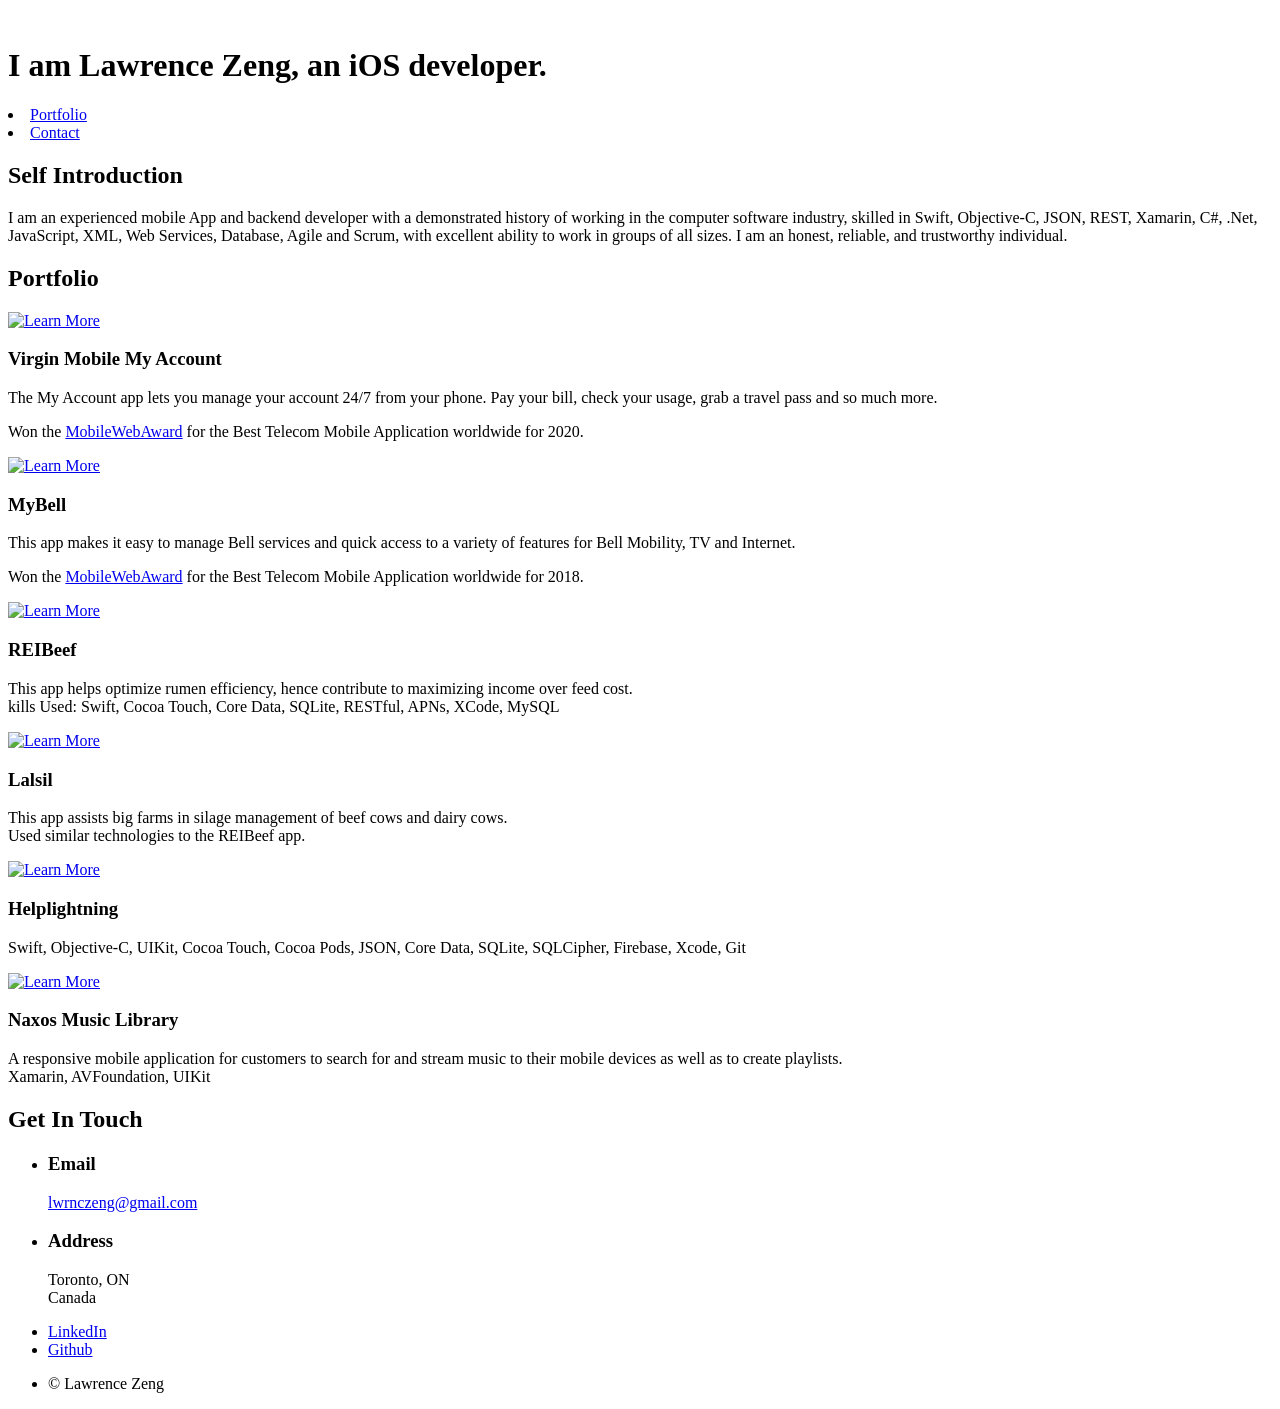
==== index.html @ 544daceb "updated location" ====
<!DOCTYPE HTML>
<html>

<head>
	<title>Lawrence Portfolio</title>
	<meta charset="utf-8" />
	<meta name="viewport" content="width=device-width, initial-scale=1, user-scalable=no" />
	<link rel="stylesheet" href="assets/css/main.css" />
</head>

<body class="is-preload">

	<!-- Header -->
	<header id="header">
		<div class="inner">
			<a href="#" class="image avatar"><img src="images/portrait.jpg" alt="" /></a>
			<h1><strong>I am Lawrence Zeng</strong>, an iOS developer.</h1>
			<p></p>
			<p></p>
			<div id="navigator">

				<!-- <ul class="link"> -->
				<li><a class="link" href="#two" class="button">Portfolio</a> </li>
				<!-- </ul> -->
				<li><a class="link" href="#three" class="button">Contact</a> </li>
				<!-- <a href="#three" class="button">Contact</a> -->
			</div>
		</div>
	</header>

	<!-- Main -->
	<div id="main">

		<!-- One -->
		<section id="one">
			<header class="major">
				<h2>Self Introduction</h2>
			</header>
			<p>I am an experienced mobile App and backend developer with a demonstrated history of working in the
				computer software industry, skilled in Swift, Objective-C, JSON, REST, Xamarin, C#, .Net, JavaScript,
				XML, Web Services, Database, Agile and Scrum, with excellent ability to work in groups of all sizes. I
				am an honest, reliable, and trustworthy individual.</p>
			<!-- <ul class="actions">
							<li><a href="#" class="button">Learn More</a></li>
						</ul> -->
		</section>

		<!-- Two -->
		<section id="two">
			<h2>Portfolio</h2>
			<div class="row">
				<article class="col-6 col-12-xsmall work-item">
					<a href="virginMobileMyAccount.html" class="image fit thumb"><img
							src="images/projects/virgin/virgin2.jpg" width="300" alt="Learn More" /></a>
					<h3>Virgin Mobile My Account</h3>
					<p>The My Account app lets you manage your account 24/7 from your phone. Pay your bill, check your
						usage, grab a travel pass and so much more.</p>
					<p>Won the <a
							href="https://www.mobile-webaward.org/mwa/winners_detail.asp?yr=all&award_level=best&category=Telecommunication"
							target="_blank">MobileWebAward</a> for the Best Telecom Mobile Application worldwide for
						2020.</p>
				</article>

				<article class="col-6 col-12-xsmall work-item">
					<a href="myBell.html" class="image fit thumb"><img src="images/projects/bell/bell2.jpg" width="300"
							alt="Learn More" /></a>
					<h3>MyBell</h3>
					<p>This app makes it easy to manage Bell services and quick access to a variety of features for Bell
						Mobility, TV and Internet.</p>
					<p>Won the <a
							href="https://www.mobile-webaward.org/mwa/winners_detail.asp?yr=all&award_level=best&category=Telecommunication"
							target="_blank">MobileWebAward</a> for the Best Telecom Mobile Application worldwide for
						2018.</p>
				</article>

				<article class="col-6 col-12-xsmall work-item">
					<a href="beef.html" class="image fit thumb"><img src="images/projects/beef2.jpg" width="300"
							alt="Learn More" /></a>
					<h3>REIBeef</h3>
					<p>This app helps optimize rumen efficiency, hence contribute to maximizing income over feed cost.
						<br>kills Used: Swift, Cocoa Touch, Core Data, SQLite, RESTful, APNs, XCode, MySQL
					</p>

				</article>

				<article class="col-6 col-12-xsmall work-item">
					<a href="lalsil.html" class="image fit thumb" alt="Learn More"><img
							src="images/projects/Lalsil3.jpg" width="300" alt="Learn More" /></a>
					<h3>Lalsil</h3>
					<p>This app assists big farms in silage management of beef cows and dairy cows.
						<br>Used similar technologies to the REIBeef app.

				</article>



				<article class="col-6 col-12-xsmall work-item">
					<a href="hLightning.html" class="image fit thumb"><img src="images/projects/hlightning1.jpg"
							width="300" alt="Learn More" /></a>
					<h3>Helplightning</h3>
					<p>
						Swift, Objective-C, UIKit, Cocoa Touch, Cocoa Pods, JSON, Core Data, SQLite, SQLCipher,
						Firebase, Xcode, Git</p>
				</article>

				<article class="col-6 col-12-xsmall work-item">
					<a href="naxos.html" class="image fit thumb"><img src="images/projects/naxos/3.jpg" width="300"
							alt="Learn More" /></a>
					<h3>Naxos Music Library</h3>
					<p>A responsive mobile application for customers to search for and stream music to their mobile
						devices as well as to create playlists.
						<br>Xamarin, AVFoundation, UIKit
					</p>
				</article>

			</div>
			<!-- <ul class="actions">
							<li><a href="#" class="button">Full Portfolio</a></li>
						</ul> -->
		</section>

		<!-- Three -->
		<section id="three">
			<h2>Get In Touch</h2>

			<div class="row">
				<!-- <div class="col-8 col-12-small">
								<form method="post" action="#">
									<div class="row gtr-uniform gtr-50">
										<div class="col-6 col-12-xsmall"><input type="text" name="name" id="name" placeholder="Name" /></div>
										<div class="col-6 col-12-xsmall"><input type="email" name="email" id="email" placeholder="Email" /></div>
										<div class="col-12"><textarea name="message" id="message" placeholder="Message" rows="4"></textarea></div>
									</div>
								</form>
								<ul class="actions">
									<li><input type="submit" value="Send Message" /></li>
								</ul>
							</div> -->
				<div class="col-4 col-12-small">
					<ul class="labeled-icons">
						<!-- 
									<li>
										<h3 class="icon fa-mobile"><span class="label">Phone</span></h3>
										514-660-1018
									</li> -->
						<li>
							<h3 class="icon fa-envelope-o"><span class="label">Email</span></h3>
							<a href="mailto:lwrnczeng@gmail.com">lwrnczeng@gmail.com</a>
						</li>
						<li>
							<h3 class="icon fa-home"><span class="label">Address</span></h3>
							Toronto, ON<br />
							Canada
						</li>
					</ul>
				</div>
			</div>
		</section>

	</div>

	<!-- Footer -->
	<footer id="footer">
		<div class="inner">
			<ul class="icons">
				<li><a href="https://www.linkedin.com/in/lawrencezz/" class="icon fa-linkedin"><span
							class="label">LinkedIn</span></a></li>
				<li><a href="https://github.com/lwrnczeng" class="icon fa-github"><span class="label">Github</span></a>
				</li>
			</ul>
			<ul class="copyright">
				<li>&copy; Lawrence Zeng</li>
			</ul>
		</div>
	</footer>

	<!-- Scripts -->
	<script src="assets/js/jquery.min.js"></script>
	<script src="assets/js/jquery.poptrox.min.js"></script>
	<script src="assets/js/browser.min.js"></script>
	<script src="assets/js/breakpoints.min.js"></script>
	<script src="assets/js/util.js"></script>
	<script src="assets/js/main.js"></script>

</body>

</html>
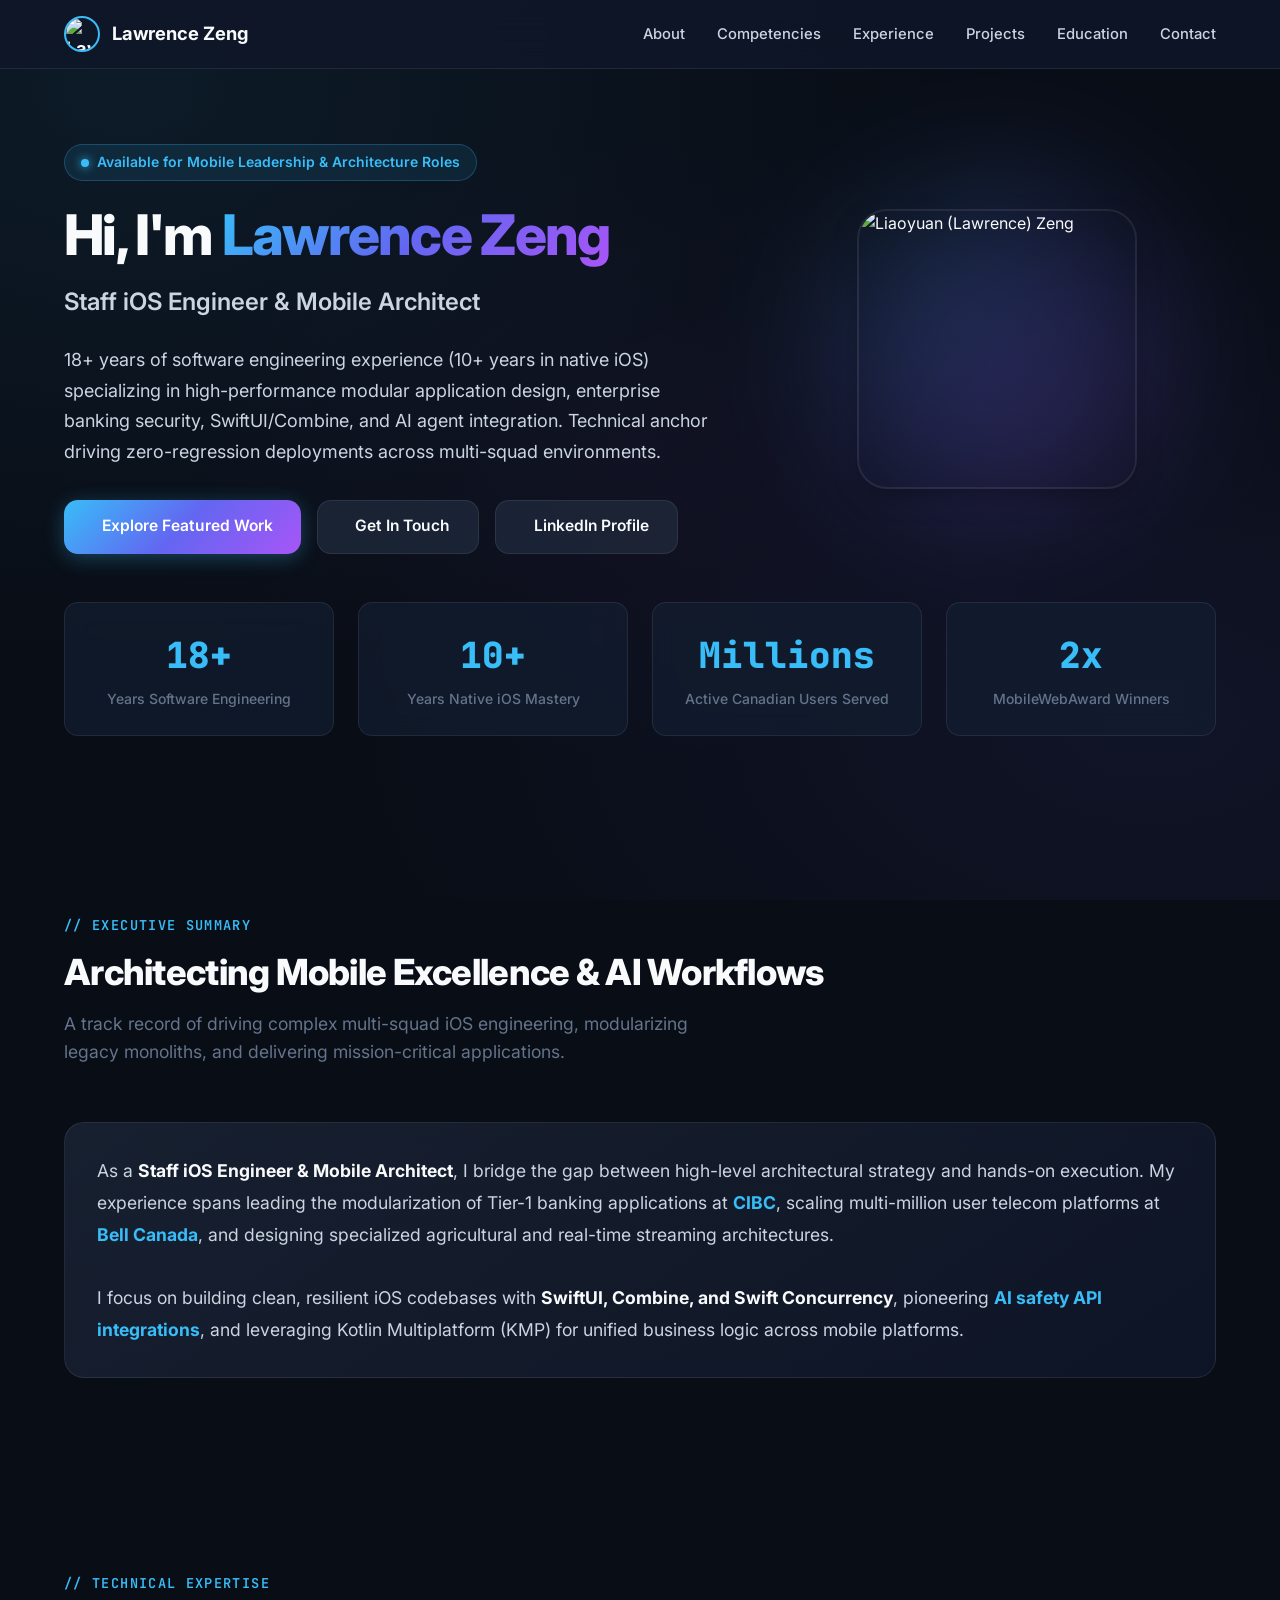
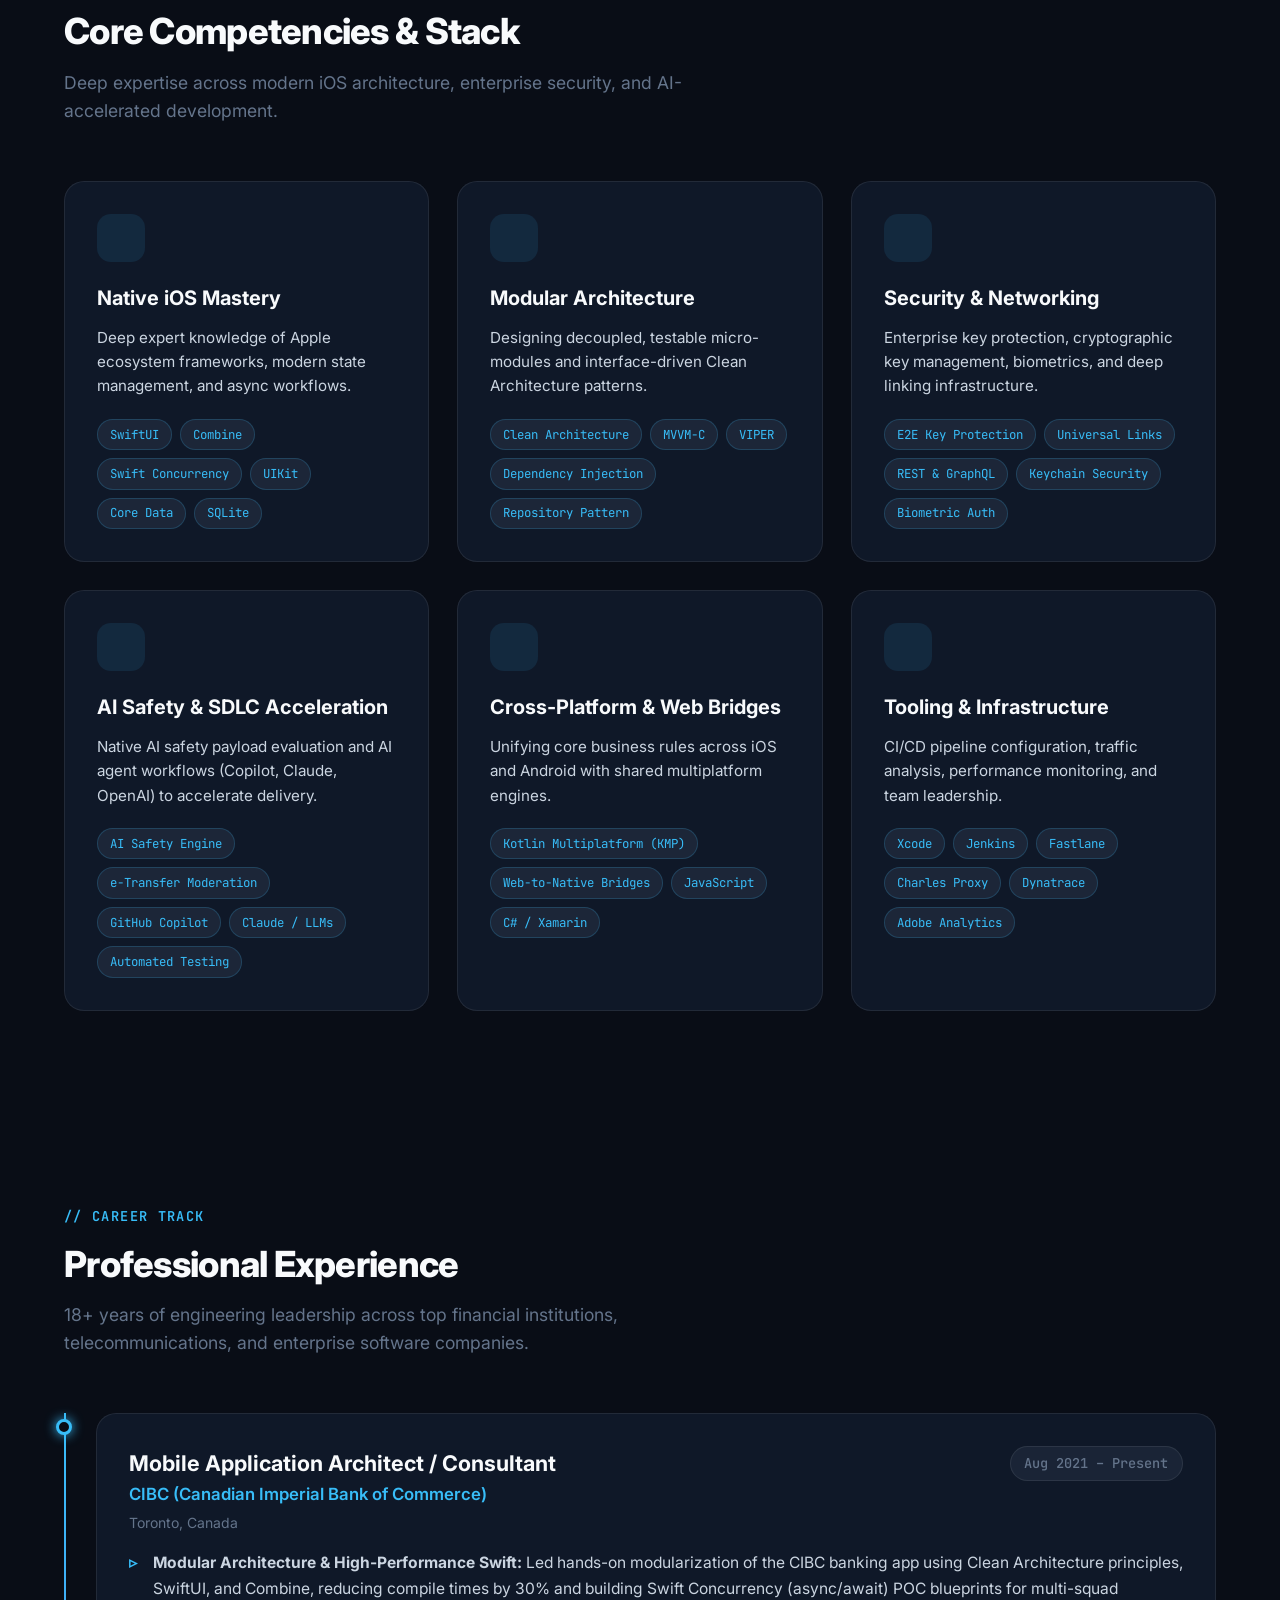
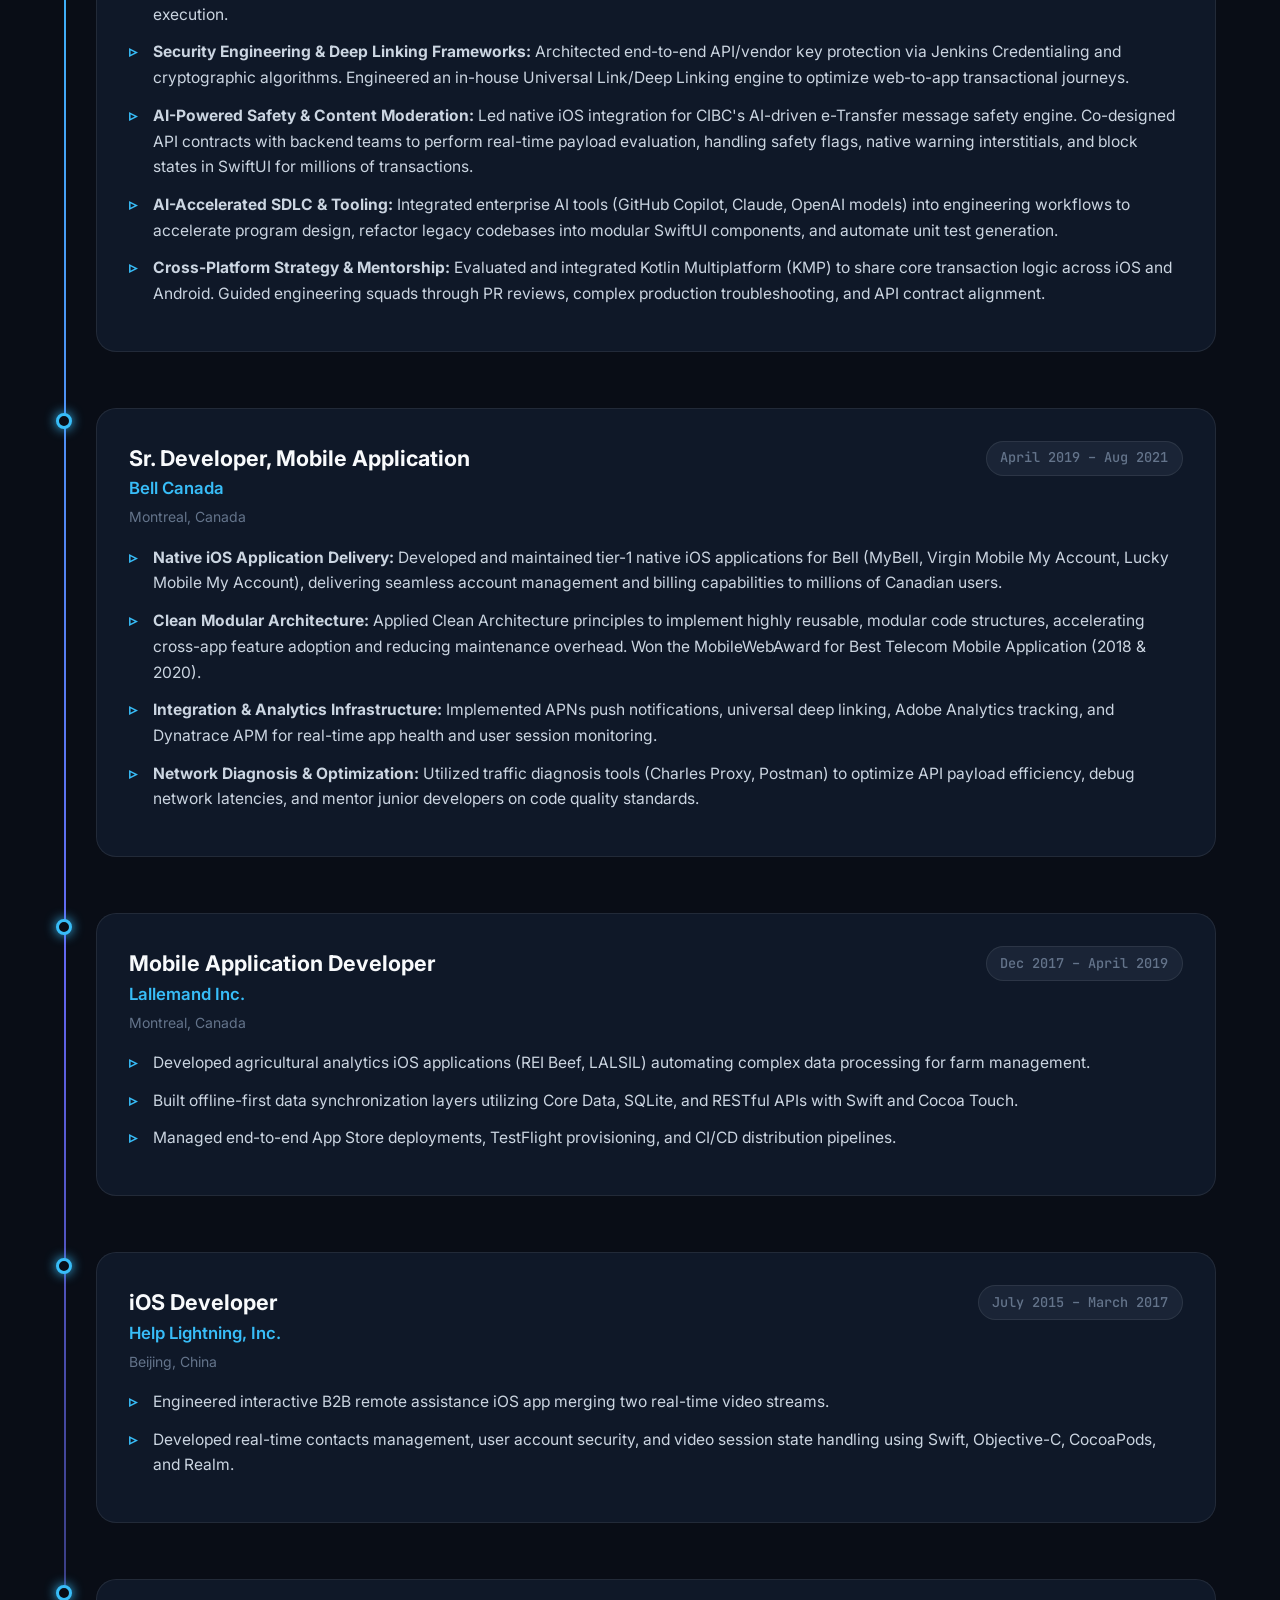
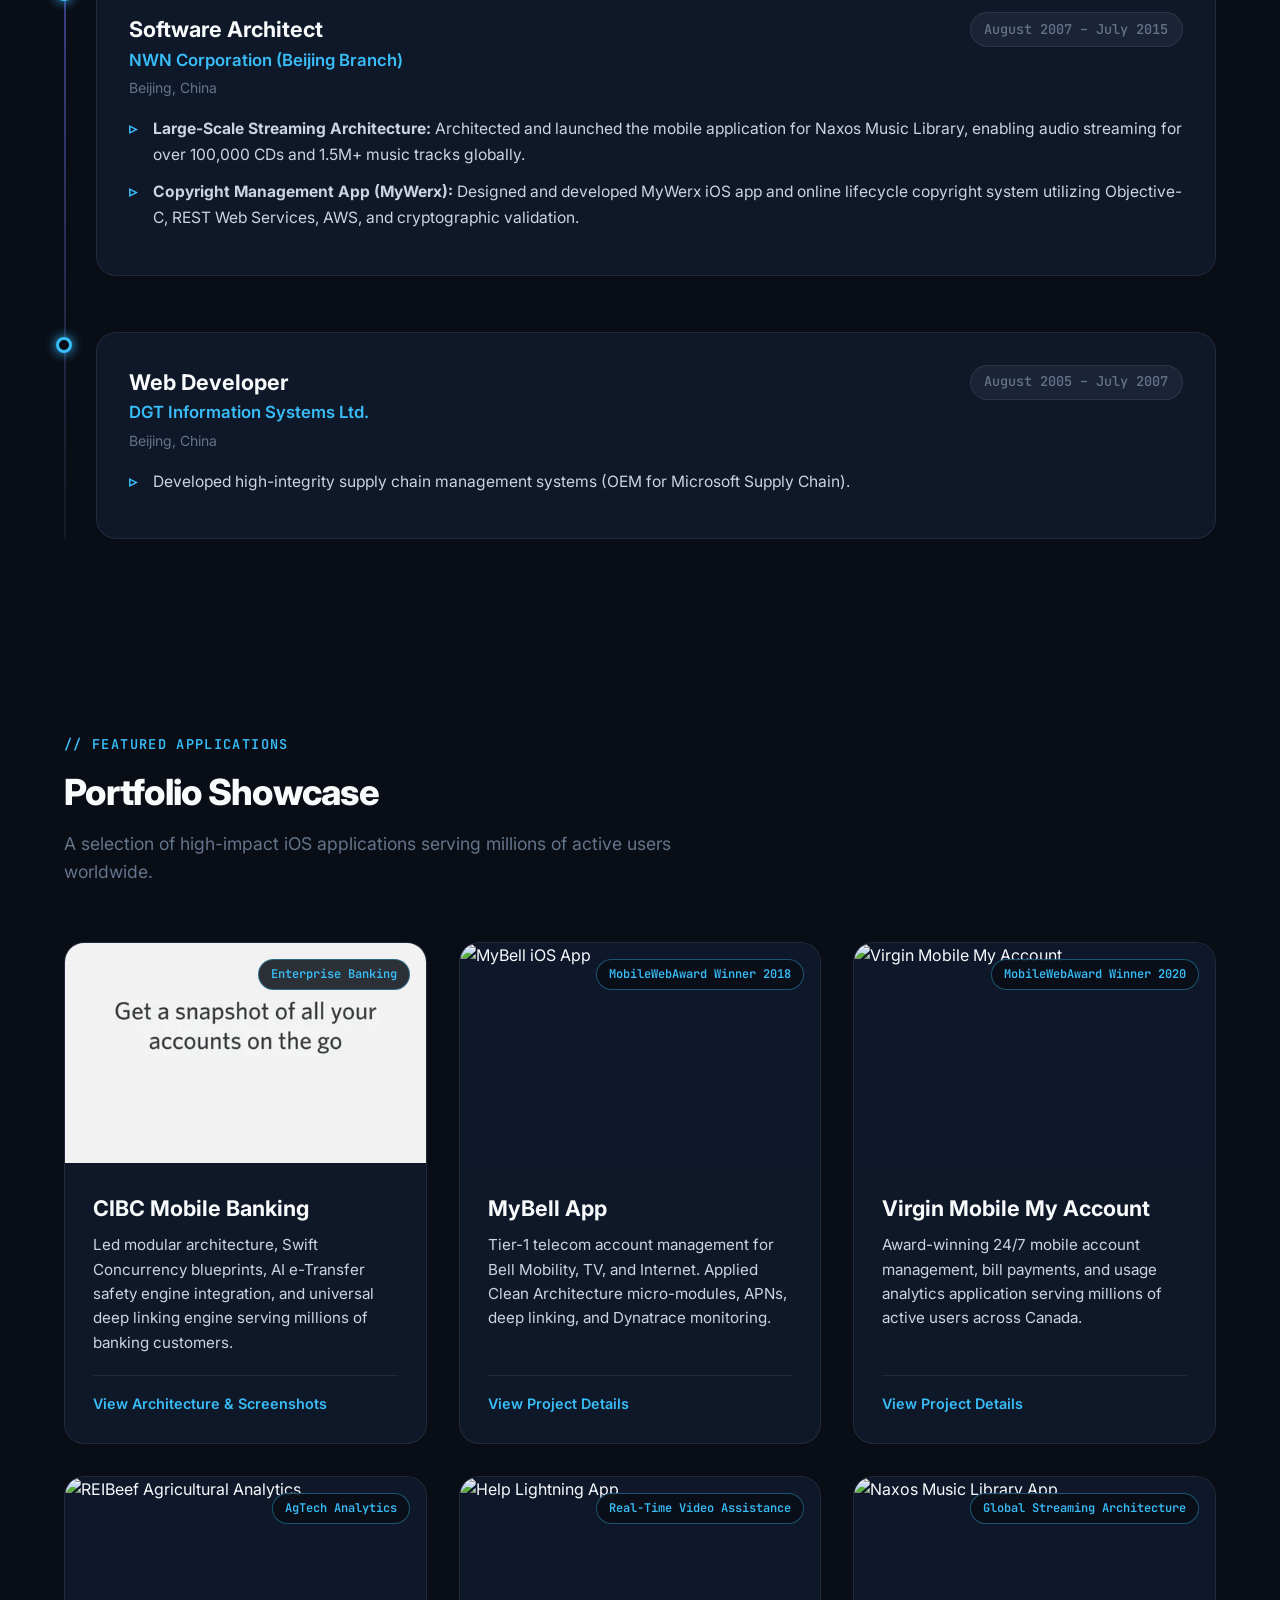
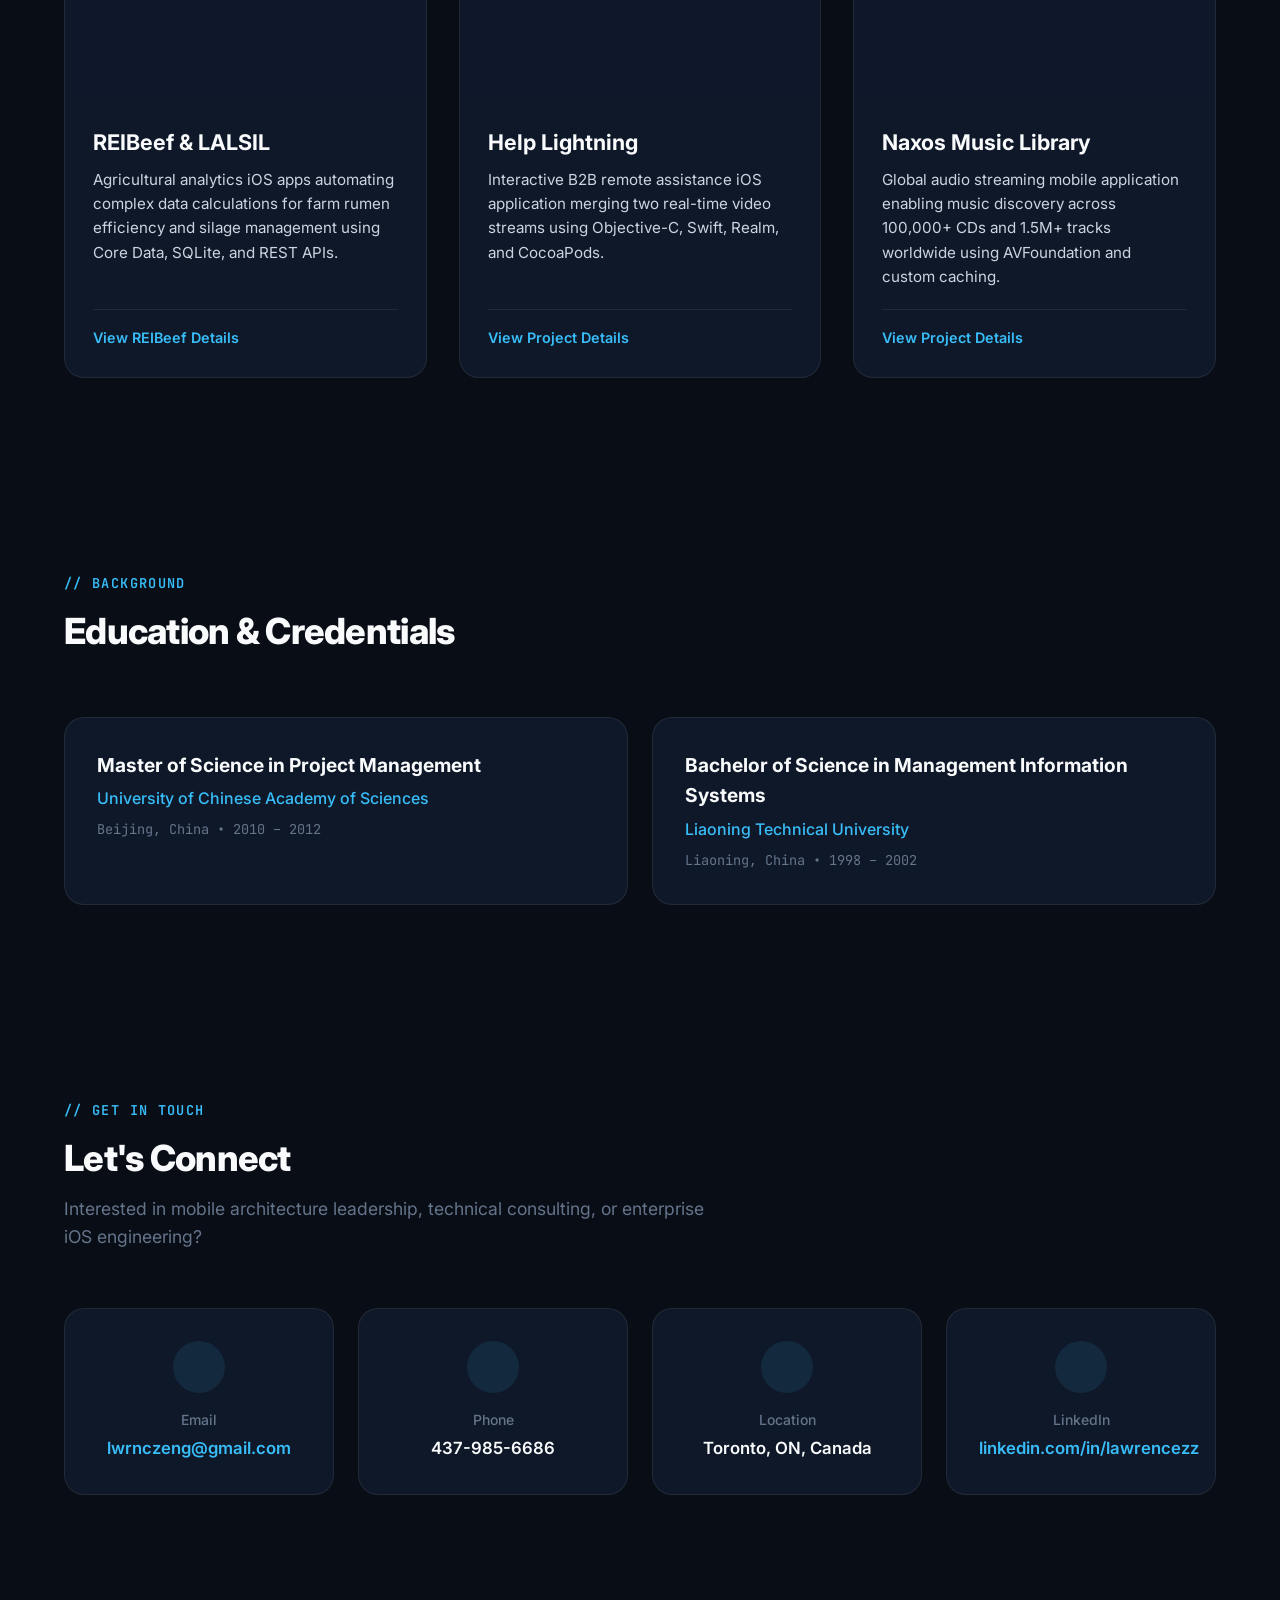
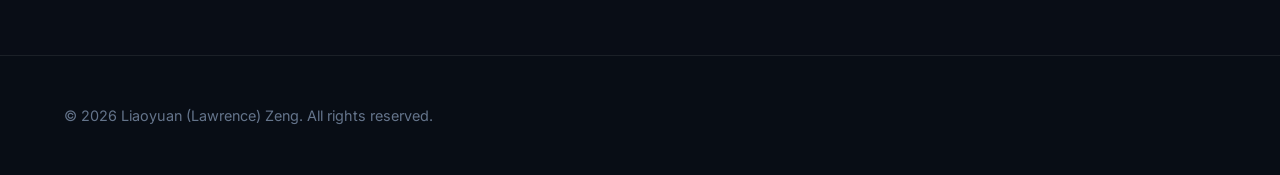
==== commit f680effc: "Modernized the site with my up to date info - leveraing the Awesoem Antigravity" ====
--- a/index.html
+++ b/index.html
@@ -1,187 +1,575 @@
-<!DOCTYPE HTML>
-<html>
-
-<head>
-	<title>Lawrence Portfolio</title>
-	<meta charset="utf-8" />
-	<meta name="viewport" content="width=device-width, initial-scale=1, user-scalable=no" />
-	<link rel="stylesheet" href="assets/css/main.css" />
-</head>
-
-<body class="is-preload">
-
-	<!-- Header -->
-	<header id="header">
-		<div class="inner">
-			<a href="#" class="image avatar"><img src="images/portrait.jpg" alt="" /></a>
-			<h1><strong>I am Lawrence Zeng</strong>, an iOS developer.</h1>
-			<p></p>
-			<p></p>
-			<div id="navigator">
-
-				<!-- <ul class="link"> -->
-				<li><a class="link" href="#two" class="button">Portfolio</a> </li>
-				<!-- </ul> -->
-				<li><a class="link" href="#three" class="button">Contact</a> </li>
-				<!-- <a href="#three" class="button">Contact</a> -->
-			</div>
-		</div>
-	</header>
-
-	<!-- Main -->
-	<div id="main">
-
-		<!-- One -->
-		<section id="one">
-			<header class="major">
-				<h2>Self Introduction</h2>
-			</header>
-			<p>I am an experienced mobile App and backend developer with a demonstrated history of working in the
-				computer software industry, skilled in Swift, Objective-C, JSON, REST, Xamarin, C#, .Net, JavaScript,
-				XML, Web Services, Database, Agile and Scrum, with excellent ability to work in groups of all sizes. I
-				am an honest, reliable, and trustworthy individual.</p>
-			<!-- <ul class="actions">
-							<li><a href="#" class="button">Learn More</a></li>
-						</ul> -->
-		</section>
-
-		<!-- Two -->
-		<section id="two">
-			<h2>Portfolio</h2>
-			<div class="row">
-				<article class="col-6 col-12-xsmall work-item">
-					<a href="virginMobileMyAccount.html" class="image fit thumb"><img
-							src="images/projects/virgin/virgin2.jpg" width="300" alt="Learn More" /></a>
-					<h3>Virgin Mobile My Account</h3>
-					<p>The My Account app lets you manage your account 24/7 from your phone. Pay your bill, check your
-						usage, grab a travel pass and so much more.</p>
-					<p>Won the <a
-							href="https://www.mobile-webaward.org/mwa/winners_detail.asp?yr=all&award_level=best&category=Telecommunication"
-							target="_blank">MobileWebAward</a> for the Best Telecom Mobile Application worldwide for
-						2020.</p>
-				</article>
-
-				<article class="col-6 col-12-xsmall work-item">
-					<a href="myBell.html" class="image fit thumb"><img src="images/projects/bell/bell2.jpg" width="300"
-							alt="Learn More" /></a>
-					<h3>MyBell</h3>
-					<p>This app makes it easy to manage Bell services and quick access to a variety of features for Bell
-						Mobility, TV and Internet.</p>
-					<p>Won the <a
-							href="https://www.mobile-webaward.org/mwa/winners_detail.asp?yr=all&award_level=best&category=Telecommunication"
-							target="_blank">MobileWebAward</a> for the Best Telecom Mobile Application worldwide for
-						2018.</p>
-				</article>
-
-				<article class="col-6 col-12-xsmall work-item">
-					<a href="beef.html" class="image fit thumb"><img src="images/projects/beef2.jpg" width="300"
-							alt="Learn More" /></a>
-					<h3>REIBeef</h3>
-					<p>This app helps optimize rumen efficiency, hence contribute to maximizing income over feed cost.
-						<br>kills Used: Swift, Cocoa Touch, Core Data, SQLite, RESTful, APNs, XCode, MySQL
-					</p>
-
-				</article>
-
-				<article class="col-6 col-12-xsmall work-item">
-					<a href="lalsil.html" class="image fit thumb" alt="Learn More"><img
-							src="images/projects/Lalsil3.jpg" width="300" alt="Learn More" /></a>
-					<h3>Lalsil</h3>
-					<p>This app assists big farms in silage management of beef cows and dairy cows.
-						<br>Used similar technologies to the REIBeef app.
-
-				</article>
-
-
-
-				<article class="col-6 col-12-xsmall work-item">
-					<a href="hLightning.html" class="image fit thumb"><img src="images/projects/hlightning1.jpg"
-							width="300" alt="Learn More" /></a>
-					<h3>Helplightning</h3>
-					<p>
-						Swift, Objective-C, UIKit, Cocoa Touch, Cocoa Pods, JSON, Core Data, SQLite, SQLCipher,
-						Firebase, Xcode, Git</p>
-				</article>
-
-				<article class="col-6 col-12-xsmall work-item">
-					<a href="naxos.html" class="image fit thumb"><img src="images/projects/naxos/3.jpg" width="300"
-							alt="Learn More" /></a>
-					<h3>Naxos Music Library</h3>
-					<p>A responsive mobile application for customers to search for and stream music to their mobile
-						devices as well as to create playlists.
-						<br>Xamarin, AVFoundation, UIKit
-					</p>
-				</article>
-
-			</div>
-			<!-- <ul class="actions">
-							<li><a href="#" class="button">Full Portfolio</a></li>
-						</ul> -->
-		</section>
-
-		<!-- Three -->
-		<section id="three">
-			<h2>Get In Touch</h2>
-
-			<div class="row">
-				<!-- <div class="col-8 col-12-small">
-								<form method="post" action="#">
-									<div class="row gtr-uniform gtr-50">
-										<div class="col-6 col-12-xsmall"><input type="text" name="name" id="name" placeholder="Name" /></div>
-										<div class="col-6 col-12-xsmall"><input type="email" name="email" id="email" placeholder="Email" /></div>
-										<div class="col-12"><textarea name="message" id="message" placeholder="Message" rows="4"></textarea></div>
-									</div>
-								</form>
-								<ul class="actions">
-									<li><input type="submit" value="Send Message" /></li>
-								</ul>
-							</div> -->
-				<div class="col-4 col-12-small">
-					<ul class="labeled-icons">
-						<!-- 
-									<li>
-										<h3 class="icon fa-mobile"><span class="label">Phone</span></h3>
-										514-660-1018
-									</li> -->
-						<li>
-							<h3 class="icon fa-envelope-o"><span class="label">Email</span></h3>
-							<a href="mailto:lwrnczeng@gmail.com">lwrnczeng@gmail.com</a>
-						</li>
-						<li>
-							<h3 class="icon fa-home"><span class="label">Address</span></h3>
-							Toronto, ON<br />
-							Canada
-						</li>
-					</ul>
-				</div>
-			</div>
-		</section>
-
-	</div>
-
-	<!-- Footer -->
-	<footer id="footer">
-		<div class="inner">
-			<ul class="icons">
-				<li><a href="https://www.linkedin.com/in/lawrencezz/" class="icon fa-linkedin"><span
-							class="label">LinkedIn</span></a></li>
-				<li><a href="https://github.com/lwrnczeng" class="icon fa-github"><span class="label">Github</span></a>
-				</li>
-			</ul>
-			<ul class="copyright">
-				<li>&copy; Lawrence Zeng</li>
-			</ul>
-		</div>
-	</footer>
-
-	<!-- Scripts -->
-	<script src="assets/js/jquery.min.js"></script>
-	<script src="assets/js/jquery.poptrox.min.js"></script>
-	<script src="assets/js/browser.min.js"></script>
-	<script src="assets/js/breakpoints.min.js"></script>
-	<script src="assets/js/util.js"></script>
-	<script src="assets/js/main.js"></script>
-
-</body>
-
+<!DOCTYPE html>
+<html lang="en">
+<head>
+  <meta charset="UTF-8" />
+  <meta name="viewport" content="width=device-width, initial-scale=1.0" />
+  <title>Liaoyuan (Lawrence) Zeng | Staff iOS Engineer & Mobile Architect</title>
+  <meta name="description" content="Personal portfolio of Liaoyuan (Lawrence) Zeng - Staff iOS Engineer and Mobile Architect specializing in SwiftUI, Combine, Swift Concurrency, Clean Modular Architecture, Enterprise Banking Security, and AI Integration." />
+  
+  <!-- Google Fonts -->
+  <link rel="preconnect" href="https://fonts.googleapis.com">
+  <link rel="preconnect" href="https://fonts.gstatic.com" crossorigin>
+  <link href="https://fonts.googleapis.com/css2?family=Inter:wght@300;400;500;600;700;800&family=JetBrains+Mono:wght@400;500;600&display=swap" rel="stylesheet">
+  
+  <!-- FontAwesome Icons -->
+  <link rel="stylesheet" href="assets/css/font-awesome.min.css" />
+  
+  <!-- Custom Stylesheet -->
+  <link rel="stylesheet" href="assets/css/main.css" />
+</head>
+<body>
+
+  <!-- Navigation Bar -->
+  <nav class="navbar" id="navbar">
+    <div class="nav-container">
+      <a href="#hero" class="nav-brand">
+        <img src="images/portrait.jpg" alt="Lawrence Zeng" class="nav-avatar" />
+        <span>Lawrence Zeng</span>
+      </a>
+      
+      <button class="mobile-toggle" id="mobileToggle" aria-label="Toggle navigation menu">
+        <i class="fa fa-bars"></i>
+      </button>
+
+      <ul class="nav-menu" id="navMenu">
+        <li><a href="#about" class="nav-link">About</a></li>
+        <li><a href="#competencies" class="nav-link">Competencies</a></li>
+        <li><a href="#experience" class="nav-link">Experience</a></li>
+        <li><a href="#projects" class="nav-link">Projects</a></li>
+        <li><a href="#education" class="nav-link">Education</a></li>
+        <li><a href="#contact" class="nav-link">Contact</a></li>
+      </ul>
+    </div>
+  </nav>
+
+  <!-- Hero Section -->
+  <section class="hero" id="hero">
+    <div class="container">
+      <div class="hero-grid">
+        <div class="hero-content">
+          <div class="hero-badge">
+            <span class="pulse"></span>
+            <span>Available for Mobile Leadership & Architecture Roles</span>
+          </div>
+          <h1 class="hero-title">
+            Hi, I'm <span class="gradient-text">Lawrence Zeng</span>
+          </h1>
+          <h2 class="hero-role">Staff iOS Engineer & Mobile Architect</h2>
+          <p class="hero-desc">
+            18+ years of software engineering experience (10+ years in native iOS) specializing in high-performance modular application design, enterprise banking security, SwiftUI/Combine, and AI agent integration. Technical anchor driving zero-regression deployments across multi-squad environments.
+          </p>
+          <div class="hero-actions">
+            <a href="#projects" class="btn btn-primary">
+              <i class="fa fa-th-large"></i> Explore Featured Work
+            </a>
+            <a href="#contact" class="btn btn-secondary">
+              <i class="fa fa-envelope-o"></i> Get In Touch
+            </a>
+            <a href="https://www.linkedin.com/in/lawrencezz/" target="_blank" rel="noopener noreferrer" class="btn btn-secondary">
+              <i class="fa fa-linkedin"></i> LinkedIn Profile
+            </a>
+          </div>
+        </div>
+
+        <div class="hero-avatar-wrapper">
+          <img src="images/portrait.jpg" alt="Liaoyuan (Lawrence) Zeng" class="hero-avatar" />
+        </div>
+      </div>
+
+      <!-- Stats Counter Bar -->
+      <div class="stats-grid">
+        <div class="stat-card">
+          <div class="stat-number">18+</div>
+          <div class="stat-label">Years Software Engineering</div>
+        </div>
+        <div class="stat-card">
+          <div class="stat-number">10+</div>
+          <div class="stat-label">Years Native iOS Mastery</div>
+        </div>
+        <div class="stat-card">
+          <div class="stat-number">Millions</div>
+          <div class="stat-label">Active Canadian Users Served</div>
+        </div>
+        <div class="stat-card">
+          <div class="stat-number">2x</div>
+          <div class="stat-label">MobileWebAward Winners</div>
+        </div>
+      </div>
+    </div>
+  </section>
+
+  <!-- About / Executive Summary Section -->
+  <section id="about">
+    <div class="container">
+      <div class="section-header">
+        <span class="section-tag">// Executive Summary</span>
+        <h2 class="section-title">Architecting Mobile Excellence & AI Workflows</h2>
+        <p class="section-subtitle">A track record of driving complex multi-squad iOS engineering, modularizing legacy monoliths, and delivering mission-critical applications.</p>
+      </div>
+
+      <div class="competency-card" style="background: var(--gradient-card);">
+        <p style="font-size: 1.1rem; line-height: 1.8; color: var(--text-secondary);">
+          As a <strong style="color: var(--text-primary);">Staff iOS Engineer & Mobile Architect</strong>, I bridge the gap between high-level architectural strategy and hands-on execution. My experience spans leading the modularization of Tier-1 banking applications at <strong style="color: var(--accent-cyan);">CIBC</strong>, scaling multi-million user telecom platforms at <strong style="color: var(--accent-cyan);">Bell Canada</strong>, and designing specialized agricultural and real-time streaming architectures.
+          <br><br>
+          I focus on building clean, resilient iOS codebases with <strong style="color: var(--text-primary);">SwiftUI, Combine, and Swift Concurrency</strong>, pioneering <strong style="color: var(--accent-cyan);">AI safety API integrations</strong>, and leveraging Kotlin Multiplatform (KMP) for unified business logic across mobile platforms.
+        </p>
+      </div>
+    </div>
+  </section>
+
+  <!-- Core Competencies Section -->
+  <section id="competencies">
+    <div class="container">
+      <div class="section-header">
+        <span class="section-tag">// Technical Expertise</span>
+        <h2 class="section-title">Core Competencies & Stack</h2>
+        <p class="section-subtitle">Deep expertise across modern iOS architecture, enterprise security, and AI-accelerated development.</p>
+      </div>
+
+      <div class="competencies-grid">
+        <!-- Card 1 -->
+        <div class="competency-card">
+          <div class="competency-icon"><i class="fa fa-apple"></i></div>
+          <h3 class="competency-title">Native iOS Mastery</h3>
+          <p class="competency-desc">Deep expert knowledge of Apple ecosystem frameworks, modern state management, and async workflows.</p>
+          <div class="tag-list">
+            <span class="tag">SwiftUI</span>
+            <span class="tag">Combine</span>
+            <span class="tag">Swift Concurrency</span>
+            <span class="tag">UIKit</span>
+            <span class="tag">Core Data</span>
+            <span class="tag">SQLite</span>
+          </div>
+        </div>
+
+        <!-- Card 2 -->
+        <div class="competency-card">
+          <div class="competency-icon"><i class="fa fa-cubes"></i></div>
+          <h3 class="competency-title">Modular Architecture</h3>
+          <p class="competency-desc">Designing decoupled, testable micro-modules and interface-driven Clean Architecture patterns.</p>
+          <div class="tag-list">
+            <span class="tag">Clean Architecture</span>
+            <span class="tag">MVVM-C</span>
+            <span class="tag">VIPER</span>
+            <span class="tag">Dependency Injection</span>
+            <span class="tag">Repository Pattern</span>
+          </div>
+        </div>
+
+        <!-- Card 3 -->
+        <div class="competency-card">
+          <div class="competency-icon"><i class="fa fa-shield"></i></div>
+          <h3 class="competency-title">Security & Networking</h3>
+          <p class="competency-desc">Enterprise key protection, cryptographic key management, biometrics, and deep linking infrastructure.</p>
+          <div class="tag-list">
+            <span class="tag">E2E Key Protection</span>
+            <span class="tag">Universal Links</span>
+            <span class="tag">REST & GraphQL</span>
+            <span class="tag">Keychain Security</span>
+            <span class="tag">Biometric Auth</span>
+          </div>
+        </div>
+
+        <!-- Card 4 -->
+        <div class="competency-card">
+          <div class="competency-icon"><i class="fa fa-magic"></i></div>
+          <h3 class="competency-title">AI Safety & SDLC Acceleration</h3>
+          <p class="competency-desc">Native AI safety payload evaluation and AI agent workflows (Copilot, Claude, OpenAI) to accelerate delivery.</p>
+          <div class="tag-list">
+            <span class="tag">AI Safety Engine</span>
+            <span class="tag">e-Transfer Moderation</span>
+            <span class="tag">GitHub Copilot</span>
+            <span class="tag">Claude / LLMs</span>
+            <span class="tag">Automated Testing</span>
+          </div>
+        </div>
+
+        <!-- Card 5 -->
+        <div class="competency-card">
+          <div class="competency-icon"><i class="fa fa-mobile"></i></div>
+          <h3 class="competency-title">Cross-Platform & Web Bridges</h3>
+          <p class="competency-desc">Unifying core business rules across iOS and Android with shared multiplatform engines.</p>
+          <div class="tag-list">
+            <span class="tag">Kotlin Multiplatform (KMP)</span>
+            <span class="tag">Web-to-Native Bridges</span>
+            <span class="tag">JavaScript</span>
+            <span class="tag">C# / Xamarin</span>
+          </div>
+        </div>
+
+        <!-- Card 6 -->
+        <div class="competency-card">
+          <div class="competency-icon"><i class="fa fa-cogs"></i></div>
+          <h3 class="competency-title">Tooling & Infrastructure</h3>
+          <p class="competency-desc">CI/CD pipeline configuration, traffic analysis, performance monitoring, and team leadership.</p>
+          <div class="tag-list">
+            <span class="tag">Xcode</span>
+            <span class="tag">Jenkins</span>
+            <span class="tag">Fastlane</span>
+            <span class="tag">Charles Proxy</span>
+            <span class="tag">Dynatrace</span>
+            <span class="tag">Adobe Analytics</span>
+          </div>
+        </div>
+      </div>
+    </div>
+  </section>
+
+  <!-- Experience Timeline Section -->
+  <section id="experience">
+    <div class="container">
+      <div class="section-header">
+        <span class="section-tag">// Career Track</span>
+        <h2 class="section-title">Professional Experience</h2>
+        <p class="section-subtitle">18+ years of engineering leadership across top financial institutions, telecommunications, and enterprise software companies.</p>
+      </div>
+
+      <div class="timeline">
+        <!-- CIBC -->
+        <div class="timeline-item">
+          <div class="timeline-dot"></div>
+          <div class="timeline-content">
+            <div class="timeline-header">
+              <div>
+                <h3 class="timeline-role">Mobile Application Architect / Consultant</h3>
+                <div class="timeline-company">CIBC (Canadian Imperial Bank of Commerce)</div>
+                <div class="timeline-location">Toronto, Canada</div>
+              </div>
+              <div class="timeline-date">Aug 2021 – Present</div>
+            </div>
+            <ul class="timeline-bullets">
+              <li><strong>Modular Architecture & High-Performance Swift:</strong> Led hands-on modularization of the CIBC banking app using Clean Architecture principles, SwiftUI, and Combine, reducing compile times by 30% and building Swift Concurrency (async/await) POC blueprints for multi-squad execution.</li>
+              <li><strong>Security Engineering & Deep Linking Frameworks:</strong> Architected end-to-end API/vendor key protection via Jenkins Credentialing and cryptographic algorithms. Engineered an in-house Universal Link/Deep Linking engine to optimize web-to-app transactional journeys.</li>
+              <li><strong>AI-Powered Safety & Content Moderation:</strong> Led native iOS integration for CIBC's AI-driven e-Transfer message safety engine. Co-designed API contracts with backend teams to perform real-time payload evaluation, handling safety flags, native warning interstitials, and block states in SwiftUI for millions of transactions.</li>
+              <li><strong>AI-Accelerated SDLC & Tooling:</strong> Integrated enterprise AI tools (GitHub Copilot, Claude, OpenAI models) into engineering workflows to accelerate program design, refactor legacy codebases into modular SwiftUI components, and automate unit test generation.</li>
+              <li><strong>Cross-Platform Strategy & Mentorship:</strong> Evaluated and integrated Kotlin Multiplatform (KMP) to share core transaction logic across iOS and Android. Guided engineering squads through PR reviews, complex production troubleshooting, and API contract alignment.</li>
+            </ul>
+          </div>
+        </div>
+
+        <!-- Bell Canada -->
+        <div class="timeline-item">
+          <div class="timeline-dot"></div>
+          <div class="timeline-content">
+            <div class="timeline-header">
+              <div>
+                <h3 class="timeline-role">Sr. Developer, Mobile Application</h3>
+                <div class="timeline-company">Bell Canada</div>
+                <div class="timeline-location">Montreal, Canada</div>
+              </div>
+              <div class="timeline-date">April 2019 – Aug 2021</div>
+            </div>
+            <ul class="timeline-bullets">
+              <li><strong>Native iOS Application Delivery:</strong> Developed and maintained tier-1 native iOS applications for Bell (MyBell, Virgin Mobile My Account, Lucky Mobile My Account), delivering seamless account management and billing capabilities to millions of Canadian users.</li>
+              <li><strong>Clean Modular Architecture:</strong> Applied Clean Architecture principles to implement highly reusable, modular code structures, accelerating cross-app feature adoption and reducing maintenance overhead. Won the MobileWebAward for Best Telecom Mobile Application (2018 & 2020).</li>
+              <li><strong>Integration & Analytics Infrastructure:</strong> Implemented APNs push notifications, universal deep linking, Adobe Analytics tracking, and Dynatrace APM for real-time app health and user session monitoring.</li>
+              <li><strong>Network Diagnosis & Optimization:</strong> Utilized traffic diagnosis tools (Charles Proxy, Postman) to optimize API payload efficiency, debug network latencies, and mentor junior developers on code quality standards.</li>
+            </ul>
+          </div>
+        </div>
+
+        <!-- Lallemand -->
+        <div class="timeline-item">
+          <div class="timeline-dot"></div>
+          <div class="timeline-content">
+            <div class="timeline-header">
+              <div>
+                <h3 class="timeline-role">Mobile Application Developer</h3>
+                <div class="timeline-company">Lallemand Inc.</div>
+                <div class="timeline-location">Montreal, Canada</div>
+              </div>
+              <div class="timeline-date">Dec 2017 – April 2019</div>
+            </div>
+            <ul class="timeline-bullets">
+              <li>Developed agricultural analytics iOS applications (REI Beef, LALSIL) automating complex data processing for farm management.</li>
+              <li>Built offline-first data synchronization layers utilizing Core Data, SQLite, and RESTful APIs with Swift and Cocoa Touch.</li>
+              <li>Managed end-to-end App Store deployments, TestFlight provisioning, and CI/CD distribution pipelines.</li>
+            </ul>
+          </div>
+        </div>
+
+        <!-- Help Lightning -->
+        <div class="timeline-item">
+          <div class="timeline-dot"></div>
+          <div class="timeline-content">
+            <div class="timeline-header">
+              <div>
+                <h3 class="timeline-role">iOS Developer</h3>
+                <div class="timeline-company">Help Lightning, Inc.</div>
+                <div class="timeline-location">Beijing, China</div>
+              </div>
+              <div class="timeline-date">July 2015 – March 2017</div>
+            </div>
+            <ul class="timeline-bullets">
+              <li>Engineered interactive B2B remote assistance iOS app merging two real-time video streams.</li>
+              <li>Developed real-time contacts management, user account security, and video session state handling using Swift, Objective-C, CocoaPods, and Realm.</li>
+            </ul>
+          </div>
+        </div>
+
+        <!-- NWN Corporation -->
+        <div class="timeline-item">
+          <div class="timeline-dot"></div>
+          <div class="timeline-content">
+            <div class="timeline-header">
+              <div>
+                <h3 class="timeline-role">Software Architect</h3>
+                <div class="timeline-company">NWN Corporation (Beijing Branch)</div>
+                <div class="timeline-location">Beijing, China</div>
+              </div>
+              <div class="timeline-date">August 2007 – July 2015</div>
+            </div>
+            <ul class="timeline-bullets">
+              <li><strong>Large-Scale Streaming Architecture:</strong> Architected and launched the mobile application for Naxos Music Library, enabling audio streaming for over 100,000 CDs and 1.5M+ music tracks globally.</li>
+              <li><strong>Copyright Management App (MyWerx):</strong> Designed and developed MyWerx iOS app and online lifecycle copyright system utilizing Objective-C, REST Web Services, AWS, and cryptographic validation.</li>
+            </ul>
+          </div>
+        </div>
+
+        <!-- DGT -->
+        <div class="timeline-item">
+          <div class="timeline-dot"></div>
+          <div class="timeline-content">
+            <div class="timeline-header">
+              <div>
+                <h3 class="timeline-role">Web Developer</h3>
+                <div class="timeline-company">DGT Information Systems Ltd.</div>
+                <div class="timeline-location">Beijing, China</div>
+              </div>
+              <div class="timeline-date">August 2005 – July 2007</div>
+            </div>
+            <ul class="timeline-bullets">
+              <li>Developed high-integrity supply chain management systems (OEM for Microsoft Supply Chain).</li>
+            </ul>
+          </div>
+        </div>
+      </div>
+    </div>
+  </section>
+
+  <!-- Featured Projects Showcase Section -->
+  <section id="projects">
+    <div class="container">
+      <div class="section-header">
+        <span class="section-tag">// Featured Applications</span>
+        <h2 class="section-title">Portfolio Showcase</h2>
+        <p class="section-subtitle">A selection of high-impact iOS applications serving millions of active users worldwide.</p>
+      </div>
+
+      <div class="projects-grid">
+        <!-- CIBC Mobile Banking (NEW) -->
+        <div class="project-card">
+          <div class="project-image-wrapper">
+            <img src="images/CIBC_APP_Image_Assets/1.jpg" alt="CIBC Mobile Banking" class="project-image" />
+            <span class="project-badge">Enterprise Banking</span>
+          </div>
+          <div class="project-content">
+            <h3 class="project-title">CIBC Mobile Banking</h3>
+            <p class="project-desc">
+              Led modular architecture, Swift Concurrency blueprints, AI e-Transfer safety engine integration, and universal deep linking engine serving millions of banking customers.
+            </p>
+            <div class="project-footer">
+              <a href="cibc.html" class="project-link">
+                View Architecture & Screenshots <i class="fa fa-arrow-right"></i>
+              </a>
+            </div>
+          </div>
+        </div>
+
+        <!-- MyBell -->
+        <div class="project-card">
+          <div class="project-image-wrapper">
+            <img src="images/projects/bell/bell2.jpg" alt="MyBell iOS App" class="project-image" />
+            <span class="project-badge">MobileWebAward Winner 2018</span>
+          </div>
+          <div class="project-content">
+            <h3 class="project-title">MyBell App</h3>
+            <p class="project-desc">
+              Tier-1 telecom account management for Bell Mobility, TV, and Internet. Applied Clean Architecture micro-modules, APNs, deep linking, and Dynatrace monitoring.
+            </p>
+            <div class="project-footer">
+              <a href="myBell.html" class="project-link">
+                View Project Details <i class="fa fa-arrow-right"></i>
+              </a>
+            </div>
+          </div>
+        </div>
+
+        <!-- Virgin Mobile My Account -->
+        <div class="project-card">
+          <div class="project-image-wrapper">
+            <img src="images/projects/virgin/virgin2.jpg" alt="Virgin Mobile My Account" class="project-image" />
+            <span class="project-badge">MobileWebAward Winner 2020</span>
+          </div>
+          <div class="project-content">
+            <h3 class="project-title">Virgin Mobile My Account</h3>
+            <p class="project-desc">
+              Award-winning 24/7 mobile account management, bill payments, and usage analytics application serving millions of active users across Canada.
+            </p>
+            <div class="project-footer">
+              <a href="virginMobileMyAccount.html" class="project-link">
+                View Project Details <i class="fa fa-arrow-right"></i>
+              </a>
+            </div>
+          </div>
+        </div>
+
+        <!-- REIBeef & LALSIL -->
+        <div class="project-card">
+          <div class="project-image-wrapper">
+            <img src="images/projects/beef2.jpg" alt="REIBeef Agricultural Analytics" class="project-image" />
+            <span class="project-badge">AgTech Analytics</span>
+          </div>
+          <div class="project-content">
+            <h3 class="project-title">REIBeef & LALSIL</h3>
+            <p class="project-desc">
+              Agricultural analytics iOS apps automating complex data calculations for farm rumen efficiency and silage management using Core Data, SQLite, and REST APIs.
+            </p>
+            <div class="project-footer">
+              <a href="beef.html" class="project-link">
+                View REIBeef Details <i class="fa fa-arrow-right"></i>
+              </a>
+            </div>
+          </div>
+        </div>
+
+        <!-- Help Lightning -->
+        <div class="project-card">
+          <div class="project-image-wrapper">
+            <img src="images/projects/hlightning1.jpg" alt="Help Lightning App" class="project-image" />
+            <span class="project-badge">Real-Time Video Assistance</span>
+          </div>
+          <div class="project-content">
+            <h3 class="project-title">Help Lightning</h3>
+            <p class="project-desc">
+              Interactive B2B remote assistance iOS application merging two real-time video streams using Objective-C, Swift, Realm, and CocoaPods.
+            </p>
+            <div class="project-footer">
+              <a href="hLightning.html" class="project-link">
+                View Project Details <i class="fa fa-arrow-right"></i>
+              </a>
+            </div>
+          </div>
+        </div>
+
+        <!-- Naxos Music Library -->
+        <div class="project-card">
+          <div class="project-image-wrapper">
+            <img src="images/projects/naxos/3.jpg" alt="Naxos Music Library App" class="project-image" />
+            <span class="project-badge">Global Streaming Architecture</span>
+          </div>
+          <div class="project-content">
+            <h3 class="project-title">Naxos Music Library</h3>
+            <p class="project-desc">
+              Global audio streaming mobile application enabling music discovery across 100,000+ CDs and 1.5M+ tracks worldwide using AVFoundation and custom caching.
+            </p>
+            <div class="project-footer">
+              <a href="naxos.html" class="project-link">
+                View Project Details <i class="fa fa-arrow-right"></i>
+              </a>
+            </div>
+          </div>
+        </div>
+      </div>
+    </div>
+  </section>
+
+  <!-- Education Section -->
+  <section id="education">
+    <div class="container">
+      <div class="section-header">
+        <span class="section-tag">// Background</span>
+        <h2 class="section-title">Education & Credentials</h2>
+      </div>
+
+      <div class="education-grid">
+        <div class="education-card">
+          <h3 class="education-degree">Master of Science in Project Management</h3>
+          <div class="education-school">University of Chinese Academy of Sciences</div>
+          <div class="education-meta">Beijing, China • 2010 – 2012</div>
+        </div>
+
+        <div class="education-card">
+          <h3 class="education-degree">Bachelor of Science in Management Information Systems</h3>
+          <div class="education-school">Liaoning Technical University</div>
+          <div class="education-meta">Liaoning, China • 1998 – 2002</div>
+        </div>
+      </div>
+    </div>
+  </section>
+
+  <!-- Contact Section -->
+  <section id="contact">
+    <div class="container">
+      <div class="section-header">
+        <span class="section-tag">// Get In Touch</span>
+        <h2 class="section-title">Let's Connect</h2>
+        <p class="section-subtitle">Interested in mobile architecture leadership, technical consulting, or enterprise iOS engineering?</p>
+      </div>
+
+      <div class="contact-grid">
+        <div class="contact-card">
+          <div class="contact-icon"><i class="fa fa-envelope-o"></i></div>
+          <div class="contact-label">Email</div>
+          <div class="contact-value"><a href="mailto:lwrnczeng@gmail.com">lwrnczeng@gmail.com</a></div>
+        </div>
+
+        <div class="contact-card">
+          <div class="contact-icon"><i class="fa fa-phone"></i></div>
+          <div class="contact-label">Phone</div>
+          <div class="contact-value">437-985-6686</div>
+        </div>
+
+        <div class="contact-card">
+          <div class="contact-icon"><i class="fa fa-map-marker"></i></div>
+          <div class="contact-label">Location</div>
+          <div class="contact-value">Toronto, ON, Canada</div>
+        </div>
+
+        <div class="contact-card">
+          <div class="contact-icon"><i class="fa fa-linkedin"></i></div>
+          <div class="contact-label">LinkedIn</div>
+          <div class="contact-value"><a href="https://www.linkedin.com/in/lawrencezz/" target="_blank" rel="noopener noreferrer">linkedin.com/in/lawrencezz</a></div>
+        </div>
+      </div>
+    </div>
+  </section>
+
+  <!-- Footer -->
+  <footer>
+    <div class="container">
+      <div class="footer-content">
+        <div class="footer-text">
+          &copy; <span id="year"></span> Liaoyuan (Lawrence) Zeng. All rights reserved.
+        </div>
+        <ul class="footer-socials">
+          <li><a href="https://www.linkedin.com/in/lawrencezz/" target="_blank" rel="noopener noreferrer" aria-label="LinkedIn"><i class="fa fa-linkedin"></i></a></li>
+          <li><a href="https://github.com/lwrnczeng" target="_blank" rel="noopener noreferrer" aria-label="GitHub"><i class="fa fa-github"></i></a></li>
+          <li><a href="mailto:lwrnczeng@gmail.com" aria-label="Email"><i class="fa fa-envelope-o"></i></a></li>
+        </ul>
+      </div>
+    </div>
+  </footer>
+
+  <!-- Scripts -->
+  <script>
+    // Set current copyright year
+    document.getElementById('year').textContent = new Date().getFullYear();
+
+    // Mobile Navigation Toggle
+    const mobileToggle = document.getElementById('mobileToggle');
+    const navMenu = document.getElementById('navMenu');
+
+    mobileToggle.addEventListener('click', () => {
+      navMenu.classList.toggle('active');
+    });
+
+    // Close mobile menu when link clicked
+    document.querySelectorAll('.nav-link').forEach(link => {
+      link.addEventListener('click', () => {
+        navMenu.classList.remove('active');
+      });
+    });
+  </script>
+</body>
 </html>
--- a/assets/css/main.css
+++ b/assets/css/main.css
@@ -0,0 +1,956 @@
+/* ==========================================================================
+   Lawrence Zeng - Professional Portfolio CSS Design System
+   Modern Dark Theme with Glassmorphism, Micro-Interactions, and High-DPI Aesthetics
+   ========================================================================== */
+
+@import url('https://fonts.googleapis.com/css2?family=Inter:wght@300;400;500;600;700;800&family=JetBrains+Mono:wght@400;500;600&display=swap');
+
+:root {
+  --bg-canvas: #090d16;
+  --bg-canvas-subtle: #0f172a;
+  --bg-card: rgba(19, 30, 49, 0.7);
+  --bg-card-hover: rgba(27, 43, 71, 0.85);
+  --bg-glass: rgba(15, 23, 42, 0.8);
+
+  --border-subtle: rgba(255, 255, 255, 0.08);
+  --border-hover: rgba(56, 189, 248, 0.35);
+
+  --accent-cyan: #38bdf8;
+  --accent-blue: #3b82f6;
+  --accent-indigo: #6366f1;
+  --accent-purple: #a855f7;
+  --accent-emerald: #10b981;
+  --accent-amber: #f59e0b;
+
+  --gradient-primary: linear-gradient(135deg, #38bdf8 0%, #6366f1 50%, #a855f7 100%);
+  --gradient-card: linear-gradient(145deg, rgba(30, 41, 59, 0.7), rgba(15, 23, 42, 0.8));
+  --gradient-glow: radial-gradient(circle, rgba(56, 189, 248, 0.15) 0%, rgba(0, 0, 0, 0) 70%);
+
+  --text-primary: #f8fafc;
+  --text-secondary: #cbd5e1;
+  --text-muted: #64748b;
+
+  --font-sans: 'Inter', -apple-system, BlinkMacSystemFont, 'Segoe UI', Roboto, sans-serif;
+  --font-mono: 'JetBrains Mono', monospace;
+
+  --radius-sm: 8px;
+  --radius-md: 14px;
+  --radius-lg: 20px;
+  --radius-full: 9999px;
+
+  --shadow-card: 0 10px 30px -10px rgba(0, 0, 0, 0.5);
+  --shadow-glow: 0 0 25px rgba(56, 189, 248, 0.2);
+
+  --transition-fast: 0.2s cubic-bezier(0.4, 0, 0.2, 1);
+  --transition-smooth: 0.35s cubic-bezier(0.4, 0, 0.2, 1);
+}
+
+/* Base resets */
+*, *::before, *::after {
+  box-sizing: border-box;
+  margin: 0;
+  padding: 0;
+}
+
+html {
+  scroll-behavior: smooth;
+  font-size: 16px;
+}
+
+body {
+  font-family: var(--font-sans);
+  background-color: var(--bg-canvas);
+  color: var(--text-primary);
+  line-height: 1.6;
+  overflow-x: hidden;
+  -webkit-font-smoothing: antialiased;
+  -moz-osx-font-smoothing: grayscale;
+  background-image: 
+    radial-gradient(at 10% 10%, rgba(56, 189, 248, 0.08) 0px, transparent 50%),
+    radial-gradient(at 90% 80%, rgba(99, 102, 241, 0.08) 0px, transparent 50%),
+    radial-gradient(at 50% 50%, rgba(168, 85, 247, 0.04) 0px, transparent 50%);
+  background-attachment: fixed;
+}
+
+a {
+  color: var(--accent-cyan);
+  text-decoration: none;
+  transition: color var(--transition-fast);
+}
+
+a:hover {
+  color: var(--accent-indigo);
+}
+
+/* Typography Helpers */
+.gradient-text {
+  background: var(--gradient-primary);
+  -webkit-background-clip: text;
+  -webkit-text-fill-color: transparent;
+  display: inline-block;
+}
+
+/* Navigation Bar */
+.navbar {
+  position: fixed;
+  top: 0;
+  left: 0;
+  width: 100%;
+  z-index: 1000;
+  background: var(--bg-glass);
+  backdrop-filter: blur(16px);
+  -webkit-backdrop-filter: blur(16px);
+  border-bottom: 1px solid var(--border-subtle);
+  padding: 1rem 0;
+  transition: all var(--transition-fast);
+}
+
+.nav-container {
+  max-width: 1200px;
+  margin: 0 auto;
+  padding: 0 1.5rem;
+  display: flex;
+  justify-content: space-between;
+  align-items: center;
+}
+
+.nav-brand {
+  display: flex;
+  align-items: center;
+  gap: 0.75rem;
+  font-weight: 700;
+  font-size: 1.15rem;
+  color: var(--text-primary);
+}
+
+.nav-avatar {
+  width: 36px;
+  height: 36px;
+  border-radius: 50%;
+  object-fit: cover;
+  border: 2px solid var(--accent-cyan);
+}
+
+.nav-menu {
+  display: flex;
+  list-style: none;
+  gap: 2rem;
+  align-items: center;
+}
+
+.nav-link {
+  color: var(--text-secondary);
+  font-size: 0.925rem;
+  font-weight: 500;
+  transition: all var(--transition-fast);
+  position: relative;
+}
+
+.nav-link:hover {
+  color: var(--accent-cyan);
+}
+
+.nav-link::after {
+  content: '';
+  position: absolute;
+  bottom: -4px;
+  left: 0;
+  width: 0%;
+  height: 2px;
+  background: var(--gradient-primary);
+  transition: width var(--transition-fast);
+  border-radius: 2px;
+}
+
+.nav-link:hover::after {
+  width: 100%;
+}
+
+.mobile-toggle {
+  display: none;
+  background: none;
+  border: none;
+  color: var(--text-primary);
+  font-size: 1.5rem;
+  cursor: pointer;
+}
+
+/* Layout Container */
+.container {
+  max-width: 1200px;
+  margin: 0 auto;
+  padding: 0 1.5rem;
+}
+
+section {
+  padding: 6rem 0;
+}
+
+.section-header {
+  margin-bottom: 3.5rem;
+}
+
+.section-tag {
+  font-family: var(--font-mono);
+  font-size: 0.85rem;
+  font-weight: 600;
+  color: var(--accent-cyan);
+  text-transform: uppercase;
+  letter-spacing: 0.1em;
+  display: inline-block;
+  margin-bottom: 0.5rem;
+}
+
+.section-title {
+  font-size: 2.25rem;
+  font-weight: 800;
+  letter-spacing: -0.02em;
+  color: var(--text-primary);
+}
+
+.section-subtitle {
+  font-size: 1.1rem;
+  color: var(--text-muted);
+  margin-top: 0.5rem;
+  max-width: 650px;
+}
+
+/* Hero Section */
+.hero {
+  padding-top: 9rem;
+  padding-bottom: 5rem;
+  min-height: 85vh;
+  display: flex;
+  align-items: center;
+}
+
+.hero-grid {
+  display: grid;
+  grid-template-columns: 1.2fr 0.8fr;
+  gap: 3.5rem;
+  align-items: center;
+}
+
+.hero-badge {
+  display: inline-flex;
+  align-items: center;
+  gap: 0.5rem;
+  padding: 0.4rem 1rem;
+  border-radius: var(--radius-full);
+  background: rgba(56, 189, 248, 0.1);
+  border: 1px solid rgba(56, 189, 248, 0.25);
+  color: var(--accent-cyan);
+  font-size: 0.875rem;
+  font-weight: 600;
+  margin-bottom: 1.5rem;
+}
+
+.hero-badge .pulse {
+  width: 8px;
+  height: 8px;
+  border-radius: 50%;
+  background-color: var(--accent-cyan);
+  box-shadow: 0 0 10px var(--accent-cyan);
+  animation: pulse-ring 2s infinite;
+}
+
+@keyframes pulse-ring {
+  0% { transform: scale(0.95); box-shadow: 0 0 0 0 rgba(56, 189, 248, 0.7); }
+  70% { transform: scale(1); box-shadow: 0 0 0 8px rgba(56, 189, 248, 0); }
+  100% { transform: scale(0.95); box-shadow: 0 0 0 0 rgba(56, 189, 248, 0); }
+}
+
+.hero-title {
+  font-size: 3.5rem;
+  font-weight: 800;
+  line-height: 1.1;
+  letter-spacing: -0.03em;
+  margin-bottom: 1rem;
+}
+
+.hero-role {
+  font-size: 1.5rem;
+  font-weight: 600;
+  color: var(--text-secondary);
+  margin-bottom: 1.5rem;
+}
+
+.hero-desc {
+  font-size: 1.125rem;
+  color: var(--text-secondary);
+  line-height: 1.7;
+  margin-bottom: 2rem;
+}
+
+.hero-actions {
+  display: flex;
+  gap: 1rem;
+  flex-wrap: wrap;
+}
+
+.btn {
+  display: inline-flex;
+  align-items: center;
+  gap: 0.6rem;
+  padding: 0.85rem 1.75rem;
+  border-radius: var(--radius-md);
+  font-weight: 600;
+  font-size: 0.975rem;
+  cursor: pointer;
+  transition: all var(--transition-fast);
+  border: none;
+}
+
+.btn-primary {
+  background: var(--gradient-primary);
+  color: #ffffff;
+  box-shadow: 0 4px 20px rgba(56, 189, 248, 0.3);
+}
+
+.btn-primary:hover {
+  transform: translateY(-2px);
+  box-shadow: 0 6px 25px rgba(56, 189, 248, 0.45);
+  color: #ffffff;
+}
+
+.btn-secondary {
+  background: rgba(30, 41, 59, 0.8);
+  color: var(--text-primary);
+  border: 1px solid var(--border-subtle);
+}
+
+.btn-secondary:hover {
+  background: rgba(51, 65, 85, 0.9);
+  border-color: var(--border-hover);
+  color: var(--text-primary);
+  transform: translateY(-2px);
+}
+
+.hero-avatar-wrapper {
+  position: relative;
+  display: flex;
+  justify-content: center;
+}
+
+.hero-avatar-wrapper::before {
+  content: '';
+  position: absolute;
+  top: 50%;
+  left: 50%;
+  transform: translate(-50%, -50%);
+  width: 320px;
+  height: 320px;
+  background: var(--gradient-primary);
+  filter: blur(70px);
+  opacity: 0.25;
+  border-radius: 50%;
+  z-index: 0;
+}
+
+.hero-avatar {
+  width: 280px;
+  height: 280px;
+  border-radius: 30px;
+  object-fit: cover;
+  position: relative;
+  z-index: 1;
+  border: 2px solid var(--border-subtle);
+  box-shadow: var(--shadow-card);
+  transition: transform var(--transition-smooth);
+}
+
+.hero-avatar:hover {
+  transform: scale(1.03) rotate(1deg);
+  border-color: var(--accent-cyan);
+}
+
+/* Quick Stats Bar */
+.stats-grid {
+  display: grid;
+  grid-template-columns: repeat(auto-fit, minmax(200px, 1fr));
+  gap: 1.5rem;
+  margin-top: 3rem;
+}
+
+.stat-card {
+  background: var(--bg-card);
+  backdrop-filter: blur(12px);
+  border: 1px solid var(--border-subtle);
+  padding: 1.5rem;
+  border-radius: var(--radius-md);
+  text-align: center;
+  transition: all var(--transition-fast);
+}
+
+.stat-card:hover {
+  border-color: var(--border-hover);
+  transform: translateY(-3px);
+  background: var(--bg-card-hover);
+}
+
+.stat-number {
+  font-size: 2.25rem;
+  font-weight: 800;
+  color: var(--accent-cyan);
+  margin-bottom: 0.25rem;
+  font-family: var(--font-mono);
+}
+
+.stat-label {
+  font-size: 0.875rem;
+  color: var(--text-muted);
+  font-weight: 500;
+}
+
+/* Core Competencies Grid */
+.competencies-grid {
+  display: grid;
+  grid-template-columns: repeat(auto-fit, minmax(340px, 1fr));
+  gap: 1.75rem;
+}
+
+.competency-card {
+  background: var(--bg-card);
+  backdrop-filter: blur(12px);
+  border: 1px solid var(--border-subtle);
+  border-radius: var(--radius-lg);
+  padding: 2rem;
+  transition: all var(--transition-smooth);
+  position: relative;
+  overflow: hidden;
+}
+
+.competency-card::before {
+  content: '';
+  position: absolute;
+  top: 0;
+  left: 0;
+  width: 100%;
+  height: 3px;
+  background: var(--gradient-primary);
+  opacity: 0;
+  transition: opacity var(--transition-fast);
+}
+
+.competency-card:hover {
+  transform: translateY(-5px);
+  border-color: var(--border-hover);
+  box-shadow: var(--shadow-card);
+  background: var(--bg-card-hover);
+}
+
+.competency-card:hover::before {
+  opacity: 1;
+}
+
+.competency-icon {
+  width: 48px;
+  height: 48px;
+  border-radius: var(--radius-md);
+  background: rgba(56, 189, 248, 0.1);
+  color: var(--accent-cyan);
+  display: flex;
+  align-items: center;
+  justify-content: center;
+  font-size: 1.5rem;
+  margin-bottom: 1.25rem;
+}
+
+.competency-title {
+  font-size: 1.25rem;
+  font-weight: 700;
+  margin-bottom: 0.75rem;
+  color: var(--text-primary);
+}
+
+.competency-desc {
+  font-size: 0.95rem;
+  color: var(--text-secondary);
+  margin-bottom: 1.25rem;
+  line-height: 1.6;
+}
+
+.tag-list {
+  display: flex;
+  flex-wrap: wrap;
+  gap: 0.5rem;
+}
+
+.tag {
+  font-family: var(--font-mono);
+  font-size: 0.775rem;
+  padding: 0.3rem 0.75rem;
+  border-radius: var(--radius-full);
+  background: rgba(30, 41, 59, 0.9);
+  color: var(--accent-cyan);
+  border: 1px solid rgba(56, 189, 248, 0.2);
+  transition: all var(--transition-fast);
+}
+
+.tag:hover {
+  background: rgba(56, 189, 248, 0.15);
+  border-color: var(--accent-cyan);
+}
+
+/* Experience Timeline */
+.timeline {
+  position: relative;
+  padding-left: 2rem;
+}
+
+.timeline::before {
+  content: '';
+  position: absolute;
+  left: 0;
+  top: 0;
+  bottom: 0;
+  width: 2px;
+  background: linear-gradient(180deg, var(--accent-cyan) 0%, var(--accent-indigo) 50%, rgba(255,255,255,0.05) 100%);
+}
+
+.timeline-item {
+  position: relative;
+  margin-bottom: 3.5rem;
+}
+
+.timeline-item:last-child {
+  margin-bottom: 0;
+}
+
+.timeline-dot {
+  position: absolute;
+  left: -2rem;
+  top: 0.35rem;
+  transform: translateX(-50%);
+  width: 16px;
+  height: 16px;
+  border-radius: 50%;
+  background: var(--bg-canvas);
+  border: 3px solid var(--accent-cyan);
+  box-shadow: 0 0 12px var(--accent-cyan);
+  transition: all var(--transition-fast);
+}
+
+.timeline-item:hover .timeline-dot {
+  background: var(--accent-cyan);
+  scale: 1.2;
+}
+
+.timeline-content {
+  background: var(--bg-card);
+  backdrop-filter: blur(12px);
+  border: 1px solid var(--border-subtle);
+  border-radius: var(--radius-lg);
+  padding: 2rem;
+  transition: all var(--transition-smooth);
+}
+
+.timeline-content:hover {
+  border-color: var(--border-hover);
+  transform: translateX(6px);
+  background: var(--bg-card-hover);
+}
+
+.timeline-header {
+  display: flex;
+  justify-content: space-between;
+  align-items: flex-start;
+  flex-wrap: wrap;
+  gap: 1rem;
+  margin-bottom: 1rem;
+}
+
+.timeline-role {
+  font-size: 1.35rem;
+  font-weight: 700;
+  color: var(--text-primary);
+}
+
+.timeline-company {
+  font-size: 1.05rem;
+  font-weight: 600;
+  color: var(--accent-cyan);
+}
+
+.timeline-date {
+  font-family: var(--font-mono);
+  font-size: 0.85rem;
+  font-weight: 500;
+  color: var(--text-muted);
+  background: rgba(30, 41, 59, 0.8);
+  padding: 0.35rem 0.85rem;
+  border-radius: var(--radius-full);
+  border: 1px solid var(--border-subtle);
+}
+
+.timeline-location {
+  font-size: 0.875rem;
+  color: var(--text-muted);
+  margin-top: 0.25rem;
+}
+
+.timeline-bullets {
+  list-style: none;
+  margin-top: 1rem;
+}
+
+.timeline-bullets li {
+  position: relative;
+  padding-left: 1.5rem;
+  margin-bottom: 0.75rem;
+  color: var(--text-secondary);
+  font-size: 0.975rem;
+  line-height: 1.65;
+}
+
+.timeline-bullets li::before {
+  content: '▹';
+  position: absolute;
+  left: 0;
+  color: var(--accent-cyan);
+  font-weight: bold;
+}
+
+/* Featured Projects Grid */
+.projects-grid {
+  display: grid;
+  grid-template-columns: repeat(auto-fit, minmax(350px, 1fr));
+  gap: 2rem;
+}
+
+.project-card {
+  background: var(--bg-card);
+  backdrop-filter: blur(12px);
+  border: 1px solid var(--border-subtle);
+  border-radius: var(--radius-lg);
+  overflow: hidden;
+  transition: all var(--transition-smooth);
+  display: flex;
+  flex-direction: column;
+}
+
+.project-card:hover {
+  transform: translateY(-8px);
+  border-color: var(--border-hover);
+  box-shadow: var(--shadow-card), var(--shadow-glow);
+}
+
+.project-image-wrapper {
+  position: relative;
+  width: 100%;
+  height: 220px;
+  overflow: hidden;
+  background: #0f172a;
+}
+
+.project-image {
+  width: 100%;
+  height: 100%;
+  object-fit: cover;
+  object-position: top center;
+  transition: transform 0.5s ease;
+}
+
+.project-card:hover .project-image {
+  transform: scale(1.06);
+}
+
+.project-badge {
+  position: absolute;
+  top: 1rem;
+  right: 1rem;
+  background: rgba(9, 13, 22, 0.85);
+  backdrop-filter: blur(8px);
+  border: 1px solid rgba(56, 189, 248, 0.4);
+  color: var(--accent-cyan);
+  font-size: 0.75rem;
+  font-weight: 600;
+  font-family: var(--font-mono);
+  padding: 0.3rem 0.75rem;
+  border-radius: var(--radius-full);
+}
+
+.project-content {
+  padding: 1.75rem;
+  display: flex;
+  flex-direction: column;
+  flex-grow: 1;
+}
+
+.project-title {
+  font-size: 1.35rem;
+  font-weight: 700;
+  color: var(--text-primary);
+  margin-bottom: 0.5rem;
+}
+
+.project-desc {
+  font-size: 0.95rem;
+  color: var(--text-secondary);
+  line-height: 1.6;
+  margin-bottom: 1.25rem;
+  flex-grow: 1;
+}
+
+.project-footer {
+  display: flex;
+  justify-content: space-between;
+  align-items: center;
+  margin-top: auto;
+  padding-top: 1rem;
+  border-top: 1px solid var(--border-subtle);
+}
+
+.project-link {
+  font-size: 0.9rem;
+  font-weight: 600;
+  color: var(--accent-cyan);
+  display: inline-flex;
+  align-items: center;
+  gap: 0.4rem;
+  transition: gap var(--transition-fast);
+}
+
+.project-card:hover .project-link {
+  gap: 0.7rem;
+  color: #ffffff;
+}
+
+/* Education Section */
+.education-grid {
+  display: grid;
+  grid-template-columns: repeat(auto-fit, minmax(320px, 1fr));
+  gap: 1.5rem;
+}
+
+.education-card {
+  background: var(--bg-card);
+  backdrop-filter: blur(12px);
+  border: 1px solid var(--border-subtle);
+  border-radius: var(--radius-lg);
+  padding: 2rem;
+  transition: all var(--transition-fast);
+}
+
+.education-card:hover {
+  border-color: var(--border-hover);
+  transform: translateY(-4px);
+  background: var(--bg-card-hover);
+}
+
+.education-degree {
+  font-size: 1.2rem;
+  font-weight: 700;
+  color: var(--text-primary);
+  margin-bottom: 0.35rem;
+}
+
+.education-school {
+  font-size: 1rem;
+  color: var(--accent-cyan);
+  font-weight: 500;
+  margin-bottom: 0.5rem;
+}
+
+.education-meta {
+  font-family: var(--font-mono);
+  font-size: 0.85rem;
+  color: var(--text-muted);
+}
+
+/* Contact Section */
+.contact-grid {
+  display: grid;
+  grid-template-columns: repeat(auto-fit, minmax(250px, 1fr));
+  gap: 1.5rem;
+}
+
+.contact-card {
+  background: var(--bg-card);
+  backdrop-filter: blur(12px);
+  border: 1px solid var(--border-subtle);
+  border-radius: var(--radius-lg);
+  padding: 2rem;
+  text-align: center;
+  transition: all var(--transition-fast);
+}
+
+.contact-card:hover {
+  border-color: var(--border-hover);
+  transform: translateY(-4px);
+  background: var(--bg-card-hover);
+}
+
+.contact-icon {
+  width: 52px;
+  height: 52px;
+  border-radius: 50%;
+  background: rgba(56, 189, 248, 0.1);
+  color: var(--accent-cyan);
+  display: flex;
+  align-items: center;
+  justify-content: center;
+  font-size: 1.5rem;
+  margin: 0 auto 1rem auto;
+}
+
+.contact-label {
+  font-size: 0.875rem;
+  color: var(--text-muted);
+  margin-bottom: 0.25rem;
+  font-weight: 500;
+}
+
+.contact-value {
+  font-size: 1.05rem;
+  font-weight: 600;
+  color: var(--text-primary);
+}
+
+/* Project Detail Page Styles */
+.detail-header {
+  padding-top: 8rem;
+  padding-bottom: 3rem;
+}
+
+.back-btn {
+  display: inline-flex;
+  align-items: center;
+  gap: 0.5rem;
+  font-family: var(--font-mono);
+  font-size: 0.9rem;
+  color: var(--accent-cyan);
+  margin-bottom: 2rem;
+}
+
+.gallery-grid {
+  display: grid;
+  grid-template-columns: repeat(auto-fit, minmax(300px, 1fr));
+  gap: 1.5rem;
+  margin-top: 2rem;
+}
+
+.gallery-item {
+  border-radius: var(--radius-md);
+  overflow: hidden;
+  border: 1px solid var(--border-subtle);
+  background: #0f172a;
+  box-shadow: var(--shadow-card);
+}
+
+.gallery-item img {
+  width: 100%;
+  height: auto;
+  display: block;
+  transition: transform var(--transition-smooth);
+}
+
+.gallery-item:hover img {
+  transform: scale(1.03);
+}
+
+/* Footer */
+footer {
+  border-top: 1px solid var(--border-subtle);
+  padding: 3rem 0;
+  background: rgba(9, 13, 22, 0.95);
+  margin-top: 4rem;
+}
+
+.footer-content {
+  display: flex;
+  justify-content: space-between;
+  align-items: center;
+  flex-wrap: wrap;
+  gap: 1.5rem;
+}
+
+.footer-text {
+  color: var(--text-muted);
+  font-size: 0.9rem;
+}
+
+.footer-socials {
+  display: flex;
+  gap: 1.25rem;
+  list-style: none;
+}
+
+.footer-socials a {
+  color: var(--text-secondary);
+  font-size: 1.25rem;
+  transition: color var(--transition-fast);
+}
+
+.footer-socials a:hover {
+  color: var(--accent-cyan);
+}
+
+/* Responsive styles */
+@media (max-width: 992px) {
+  .hero-grid {
+    grid-template-columns: 1fr;
+    text-align: center;
+  }
+
+  .hero-avatar-wrapper {
+    order: -1;
+    margin-bottom: 2rem;
+  }
+
+  .hero-avatar {
+    width: 220px;
+    height: 220px;
+  }
+
+  .hero-actions {
+    justify-content: center;
+  }
+
+  .hero-title {
+    font-size: 2.75rem;
+  }
+
+  .nav-menu {
+    display: none;
+    position: absolute;
+    top: 100%;
+    left: 0;
+    width: 100%;
+    background: var(--bg-canvas-subtle);
+    border-bottom: 1px solid var(--border-subtle);
+    padding: 1.5rem;
+    flex-direction: column;
+    gap: 1.25rem;
+  }
+
+  .nav-menu.active {
+    display: flex;
+  }
+
+  .mobile-toggle {
+    display: block;
+  }
+}
+
+@media (max-width: 640px) {
+  .hero-title {
+    font-size: 2.25rem;
+  }
+
+  .section-title {
+    font-size: 1.75rem;
+  }
+
+  .competencies-grid, .projects-grid {
+    grid-template-columns: 1fr;
+  }
+
+  .timeline {
+    padding-left: 1.5rem;
+  }
+
+  .timeline-dot {
+    left: -1.5rem;
+  }
+}
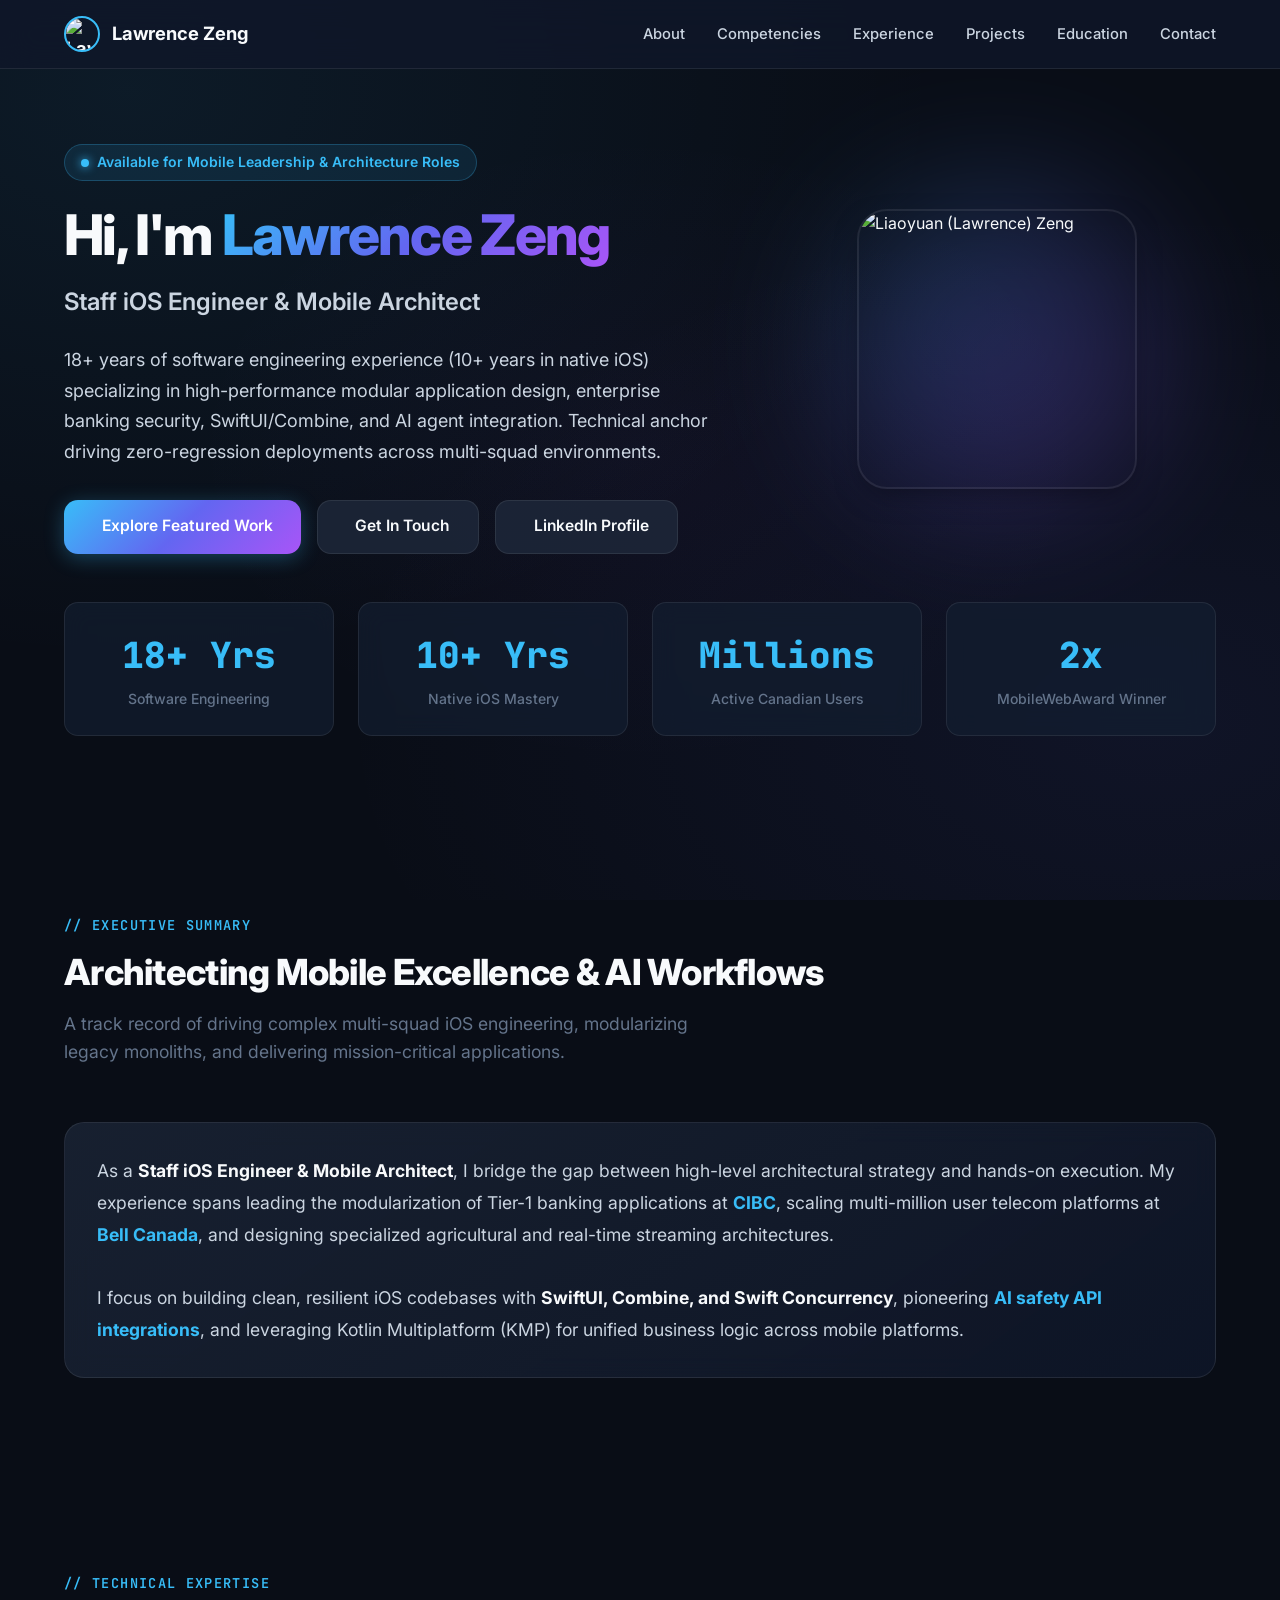
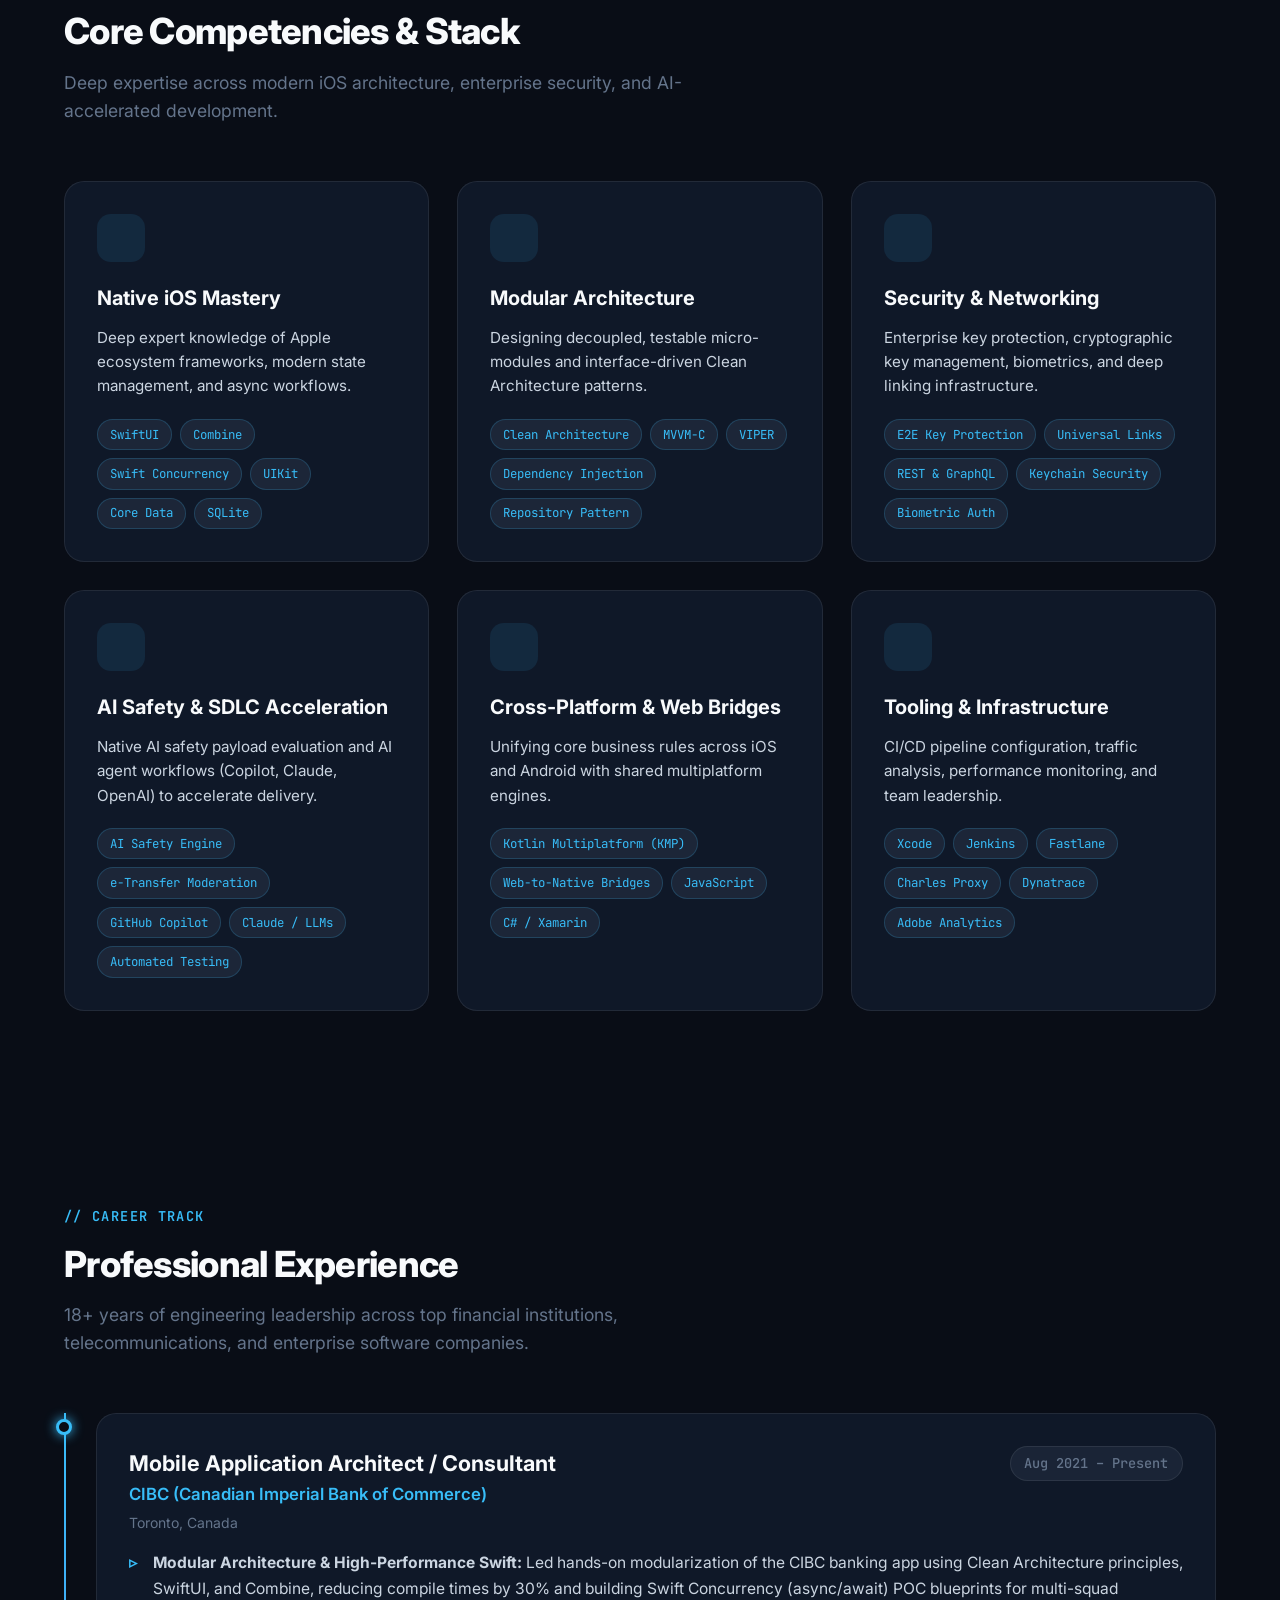
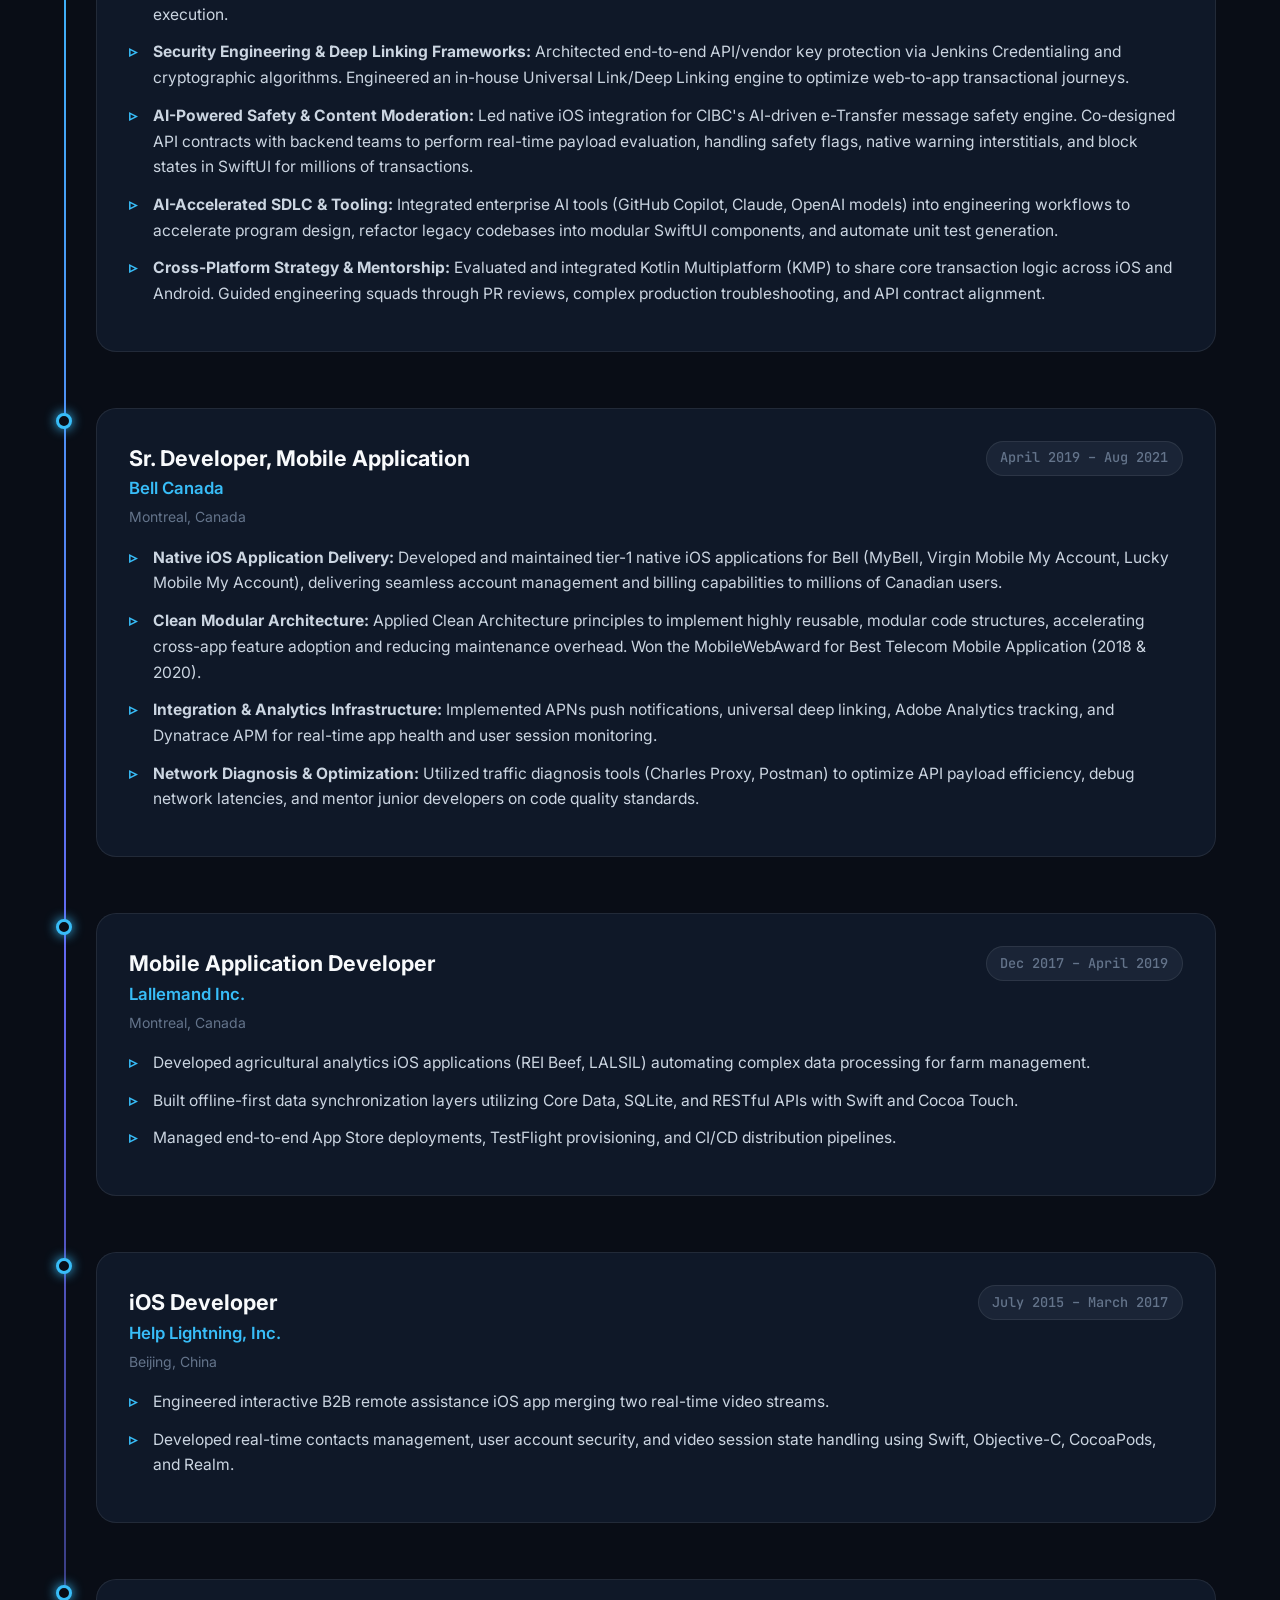
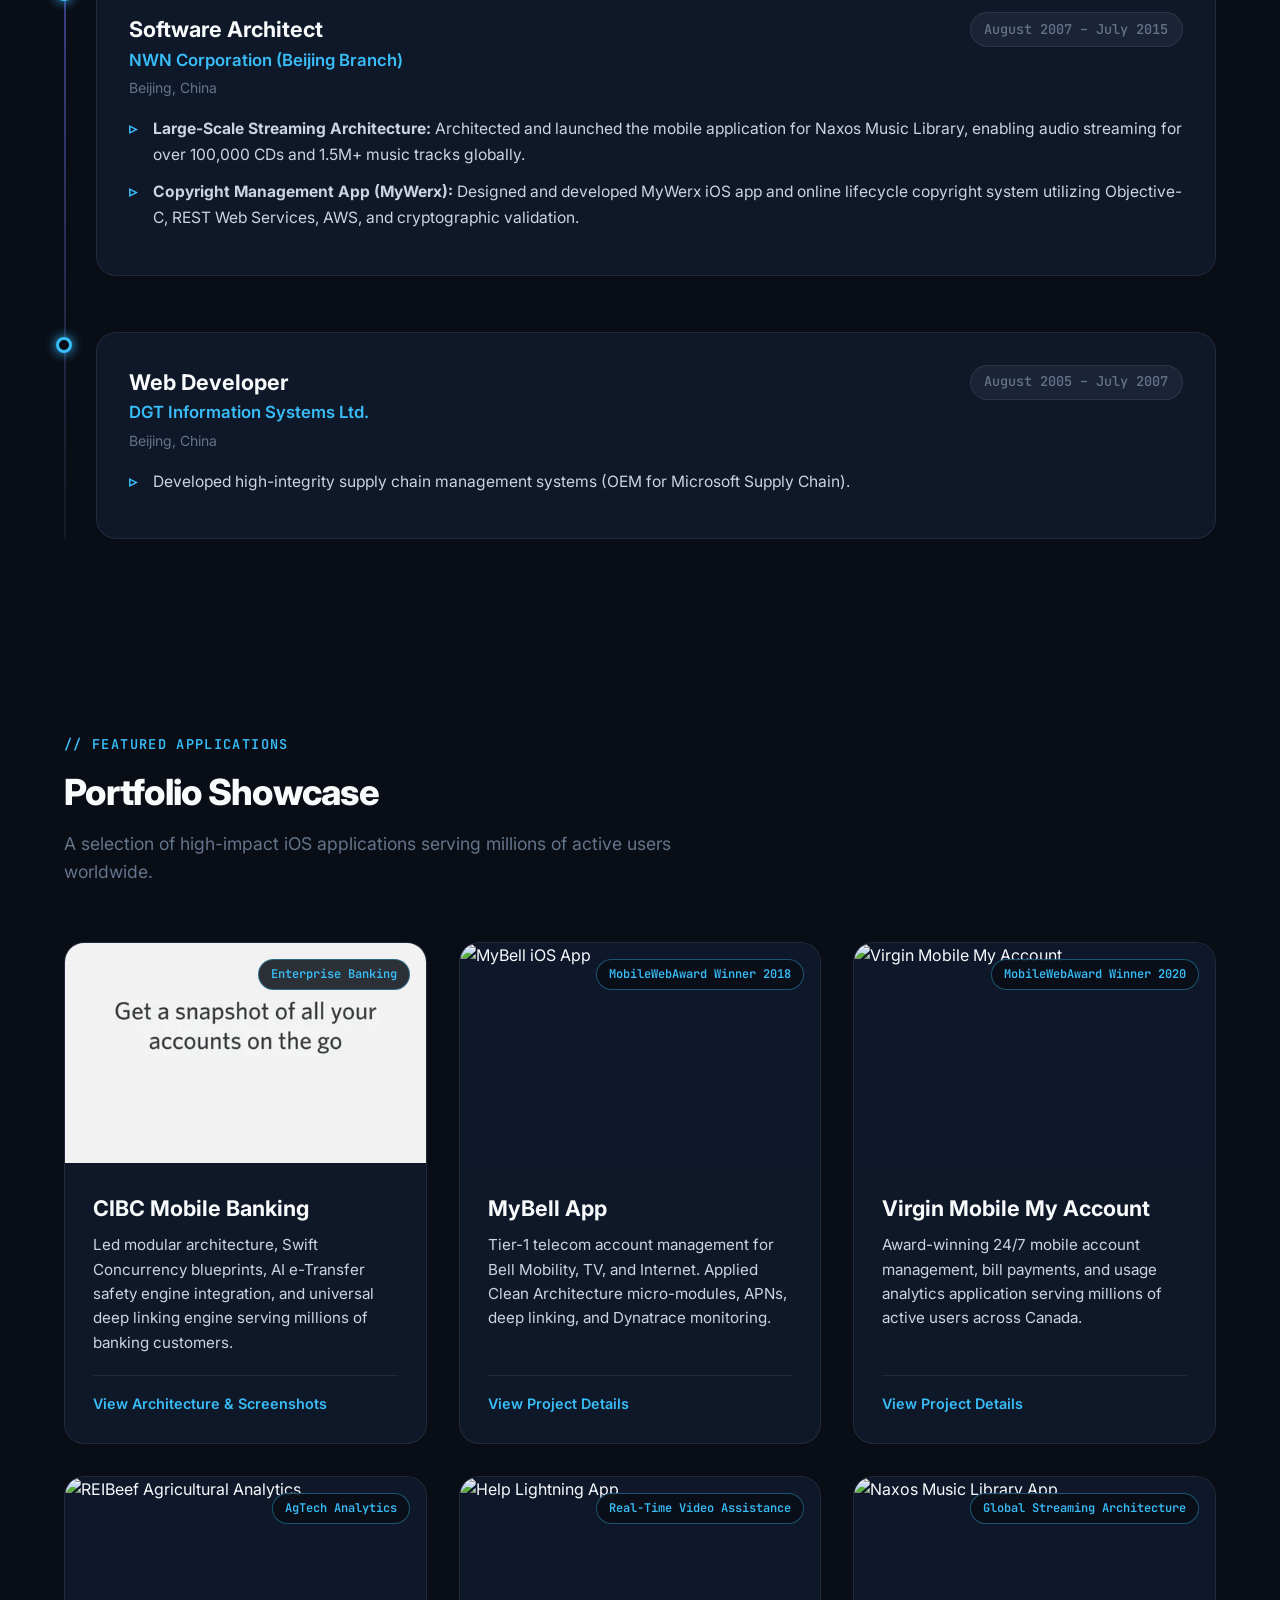
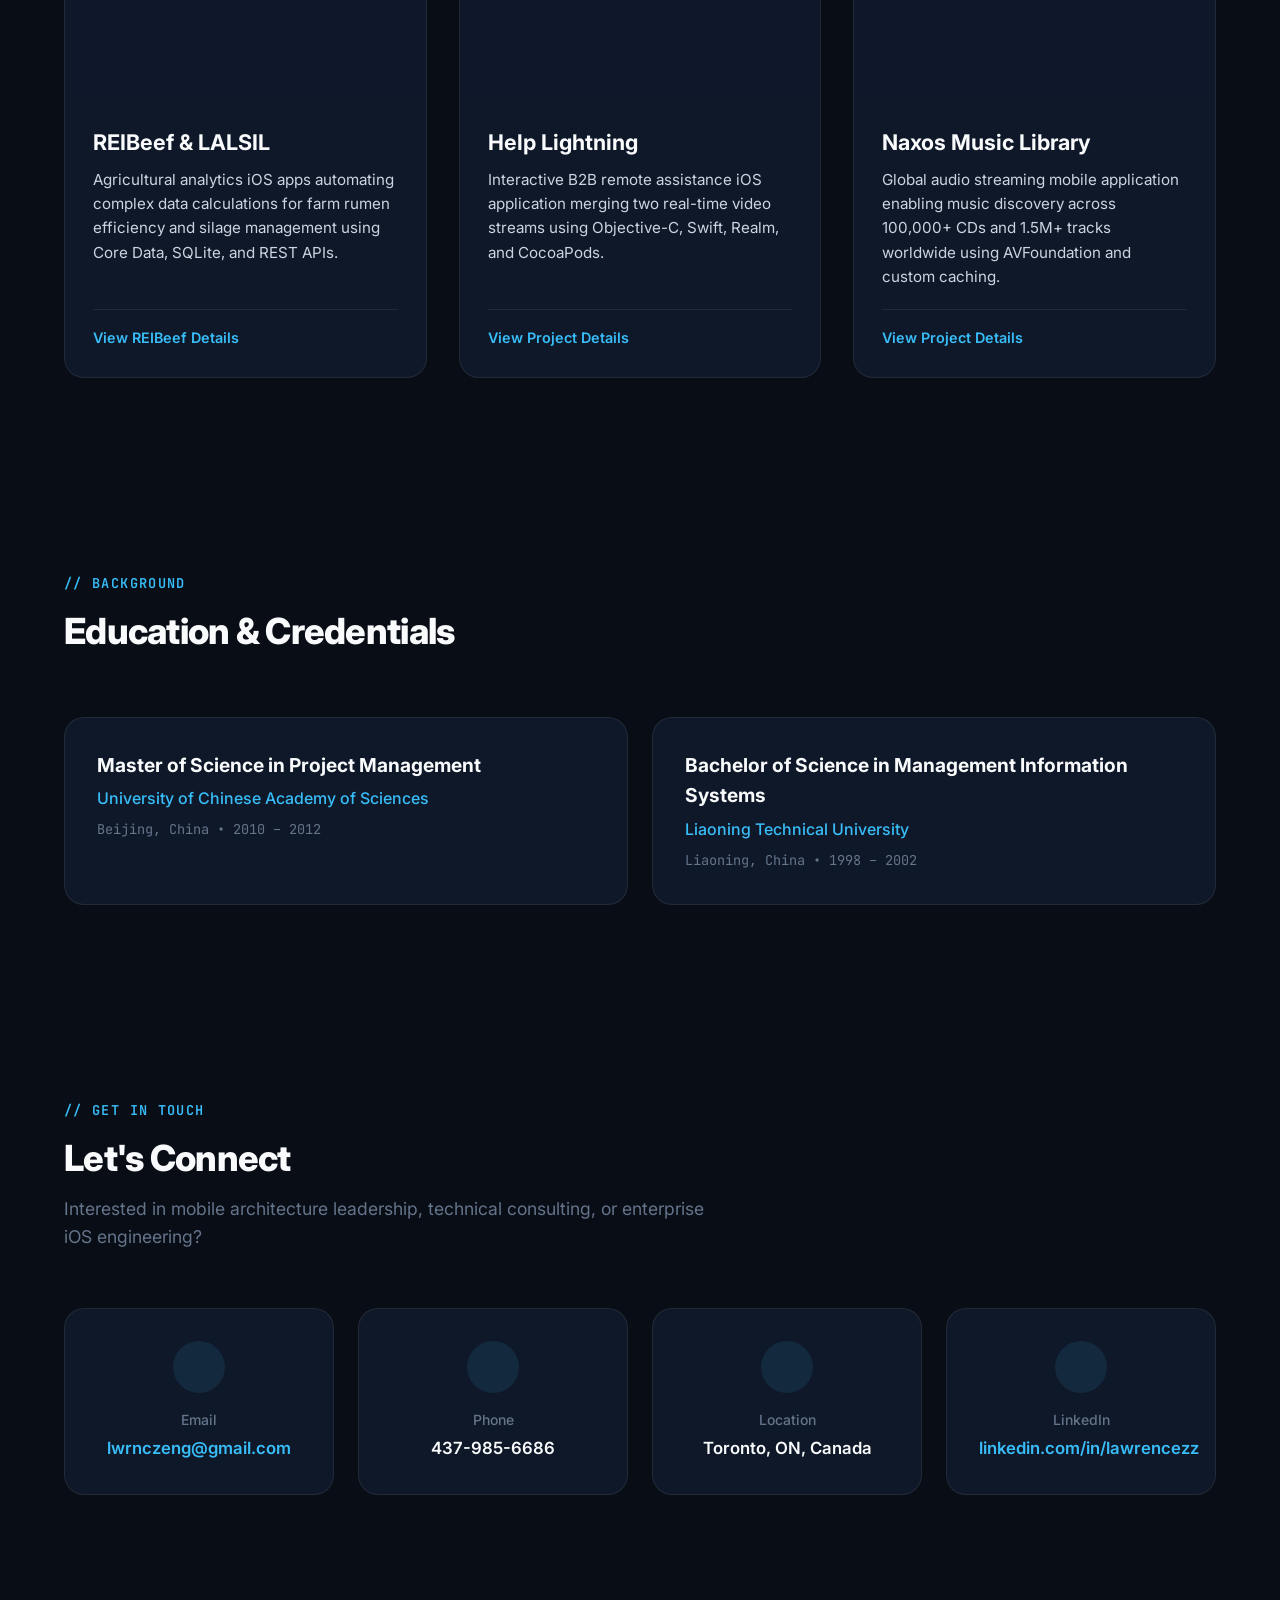
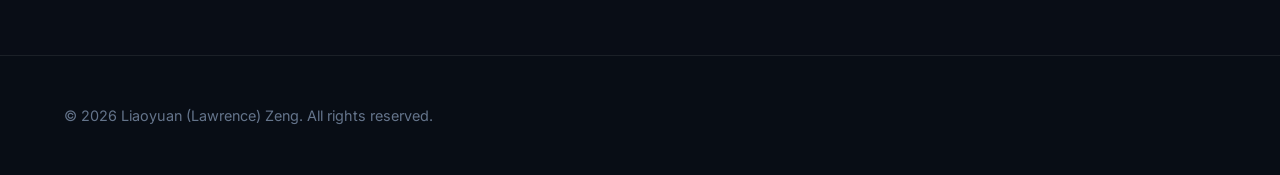
==== commit d6445272: "update text" ====
--- a/index.html
+++ b/index.html
@@ -12,10 +12,10 @@
   <link href="https://fonts.googleapis.com/css2?family=Inter:wght@300;400;500;600;700;800&family=JetBrains+Mono:wght@400;500;600&display=swap" rel="stylesheet">
   
   <!-- FontAwesome Icons -->
-  <link rel="stylesheet" href="assets/css/font-awesome.min.css" />
+  <link rel="stylesheet" href="assets/css/font-awesome.min.css?v=2.0" />
   
   <!-- Custom Stylesheet -->
-  <link rel="stylesheet" href="assets/css/main.css" />
+  <link rel="stylesheet" href="assets/css/main.css?v=2.0" />
 </head>
 <body>
 
@@ -79,20 +79,20 @@
       <!-- Stats Counter Bar -->
       <div class="stats-grid">
         <div class="stat-card">
-          <div class="stat-number">18+</div>
-          <div class="stat-label">Years Software Engineering</div>
+          <div class="stat-number">18+ Yrs</div>
+          <div class="stat-label">Software Engineering</div>
         </div>
         <div class="stat-card">
-          <div class="stat-number">10+</div>
-          <div class="stat-label">Years Native iOS Mastery</div>
+          <div class="stat-number">10+ Yrs</div>
+          <div class="stat-label">Native iOS Mastery</div>
         </div>
         <div class="stat-card">
           <div class="stat-number">Millions</div>
-          <div class="stat-label">Active Canadian Users Served</div>
+          <div class="stat-label">Active Canadian Users</div>
         </div>
         <div class="stat-card">
           <div class="stat-number">2x</div>
-          <div class="stat-label">MobileWebAward Winners</div>
+          <div class="stat-label">MobileWebAward Winner</div>
         </div>
       </div>
     </div>
--- a/assets/css/main.css
+++ b/assets/css/main.css
@@ -2,8 +2,6 @@
    Lawrence Zeng - Professional Portfolio CSS Design System
    Modern Dark Theme with Glassmorphism, Micro-Interactions, and High-DPI Aesthetics
    ========================================================================== */
-
-@import url('https://fonts.googleapis.com/css2?family=Inter:wght@300;400;500;600;700;800&family=JetBrains+Mono:wght@400;500;600&display=swap');
 
 :root {
   --bg-canvas: #090d16;
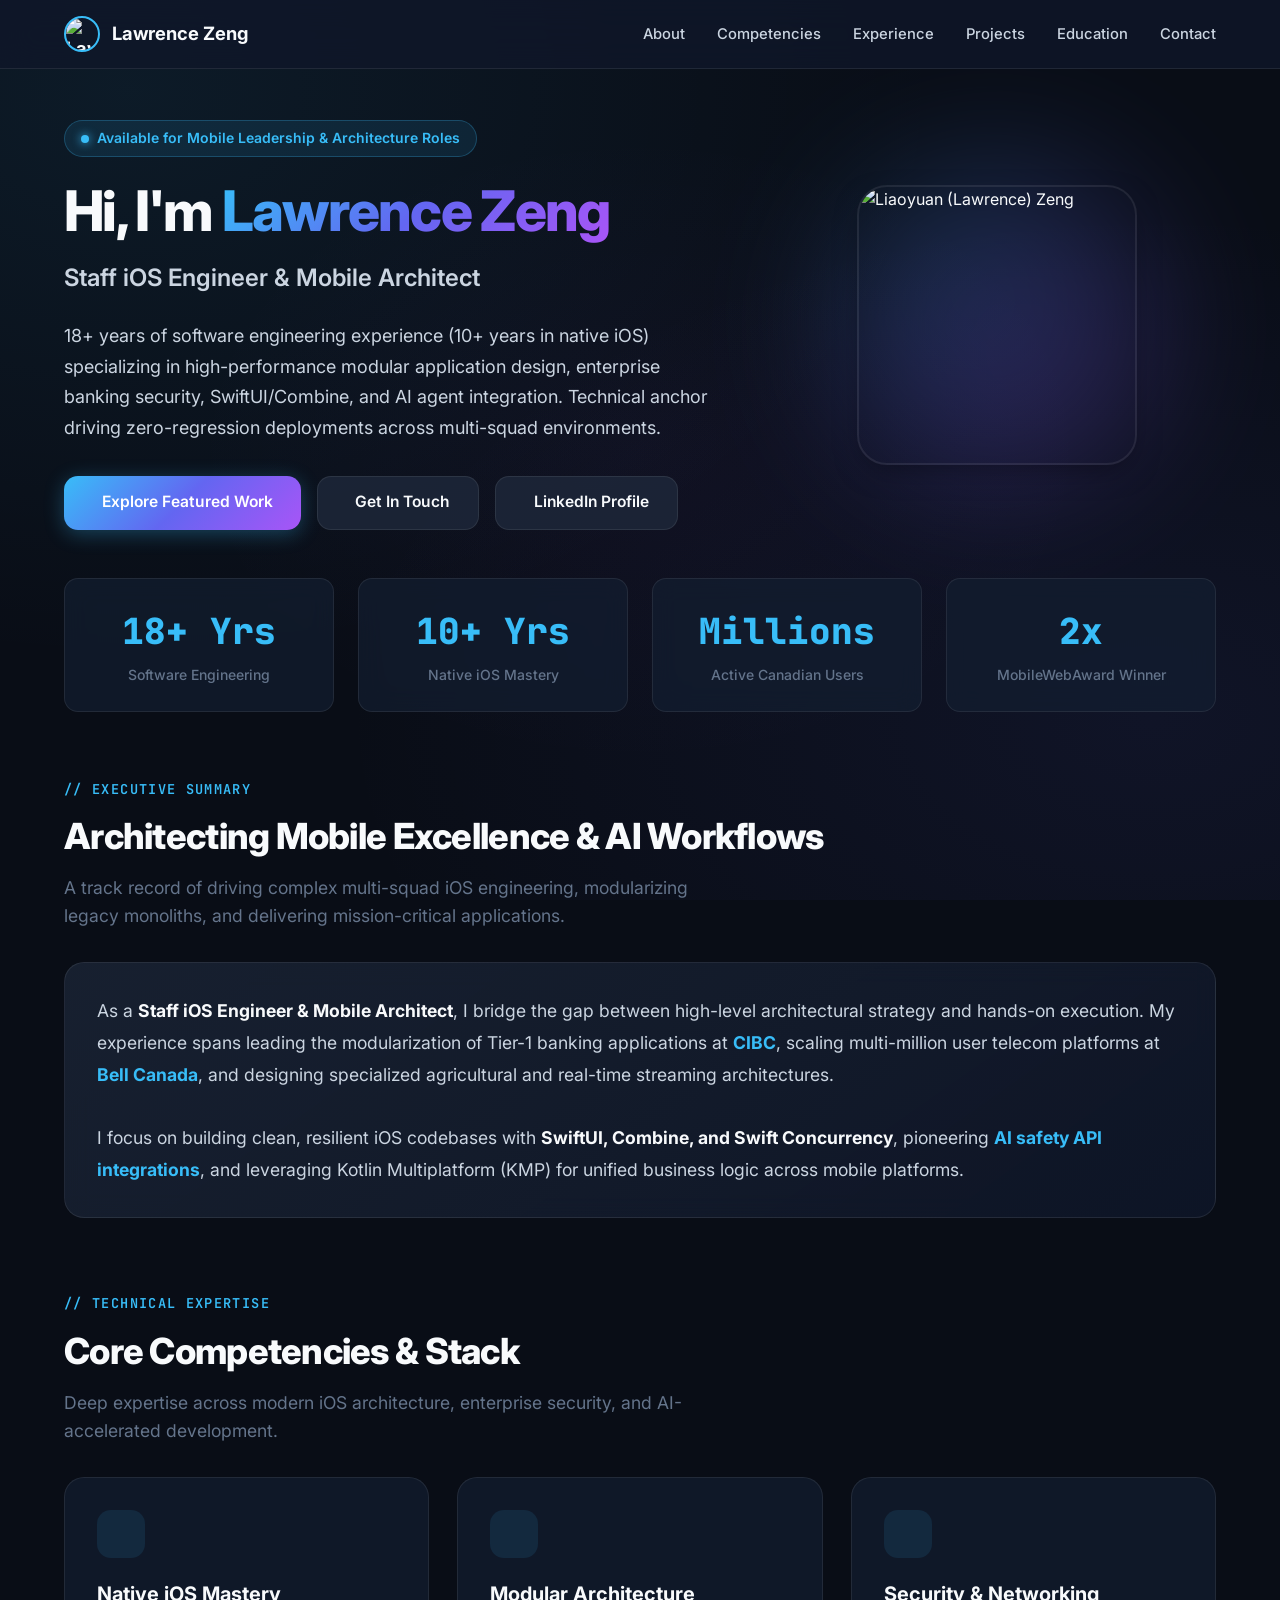
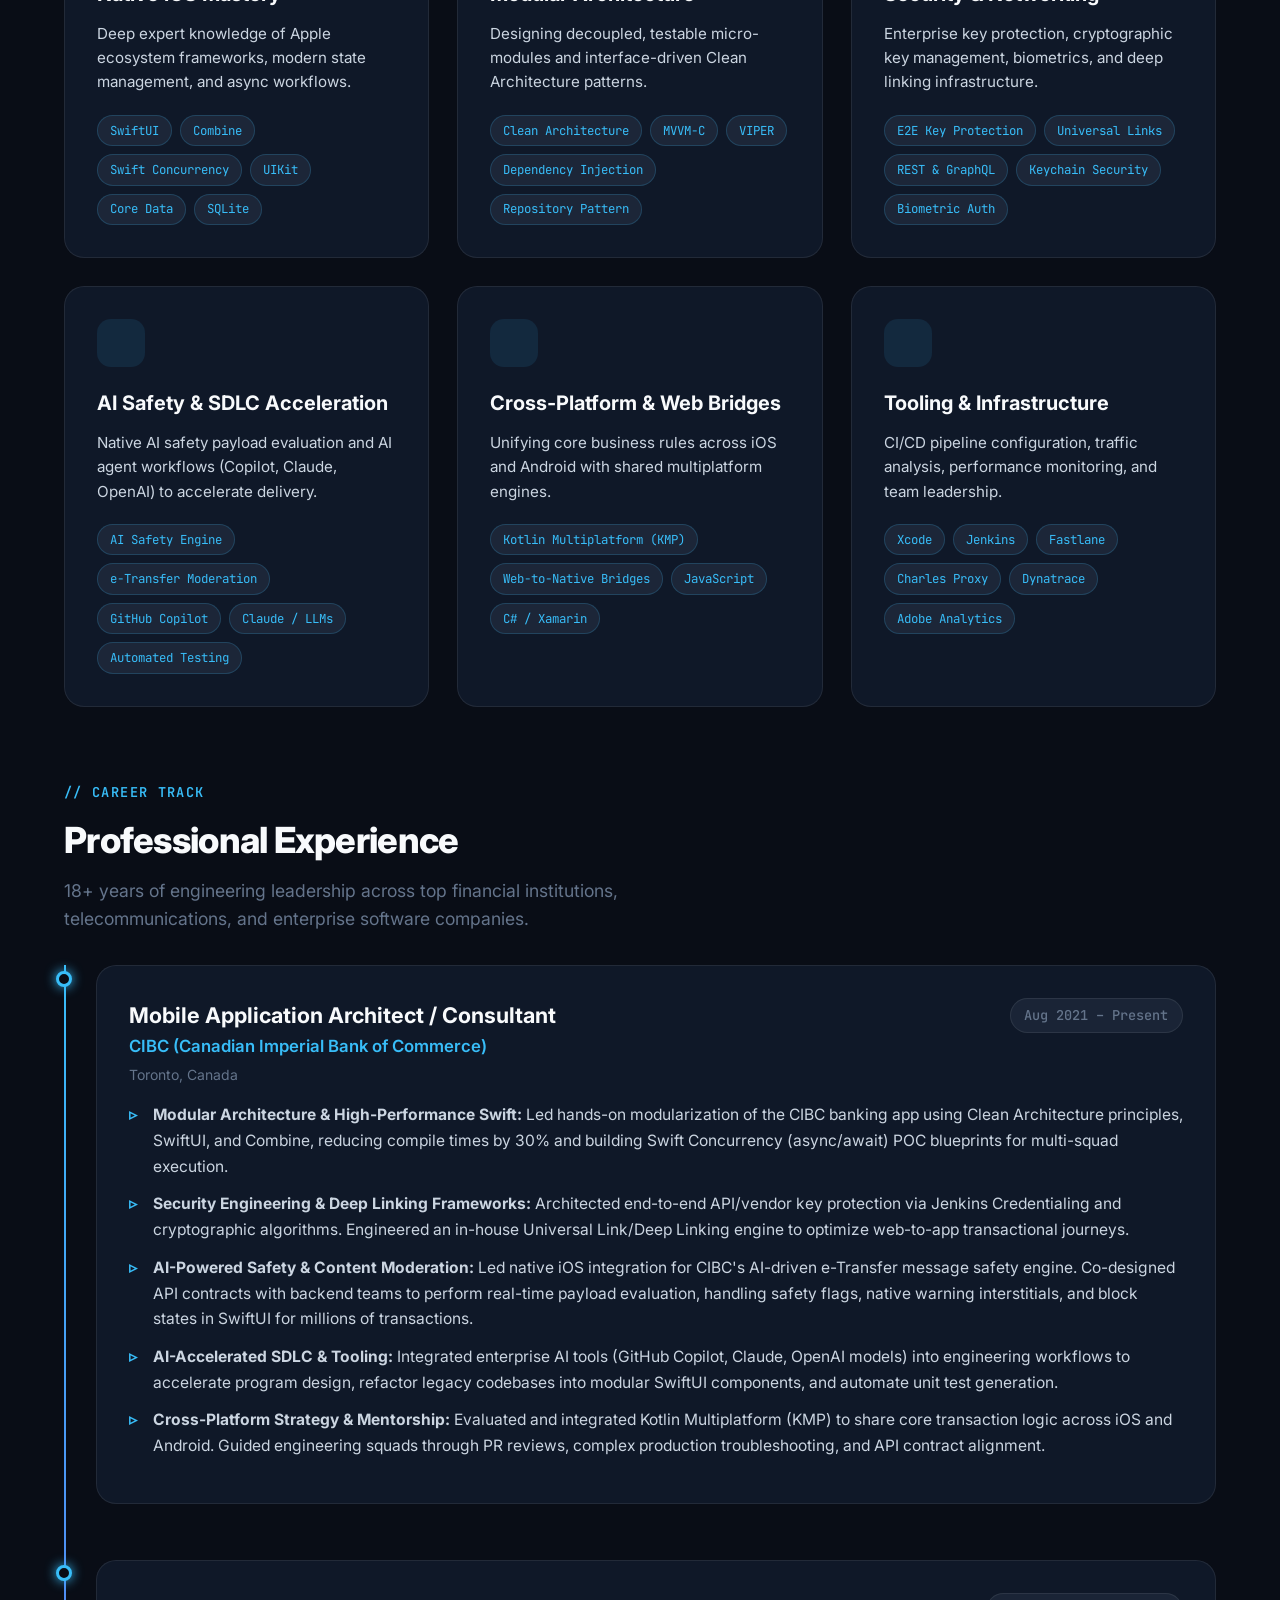
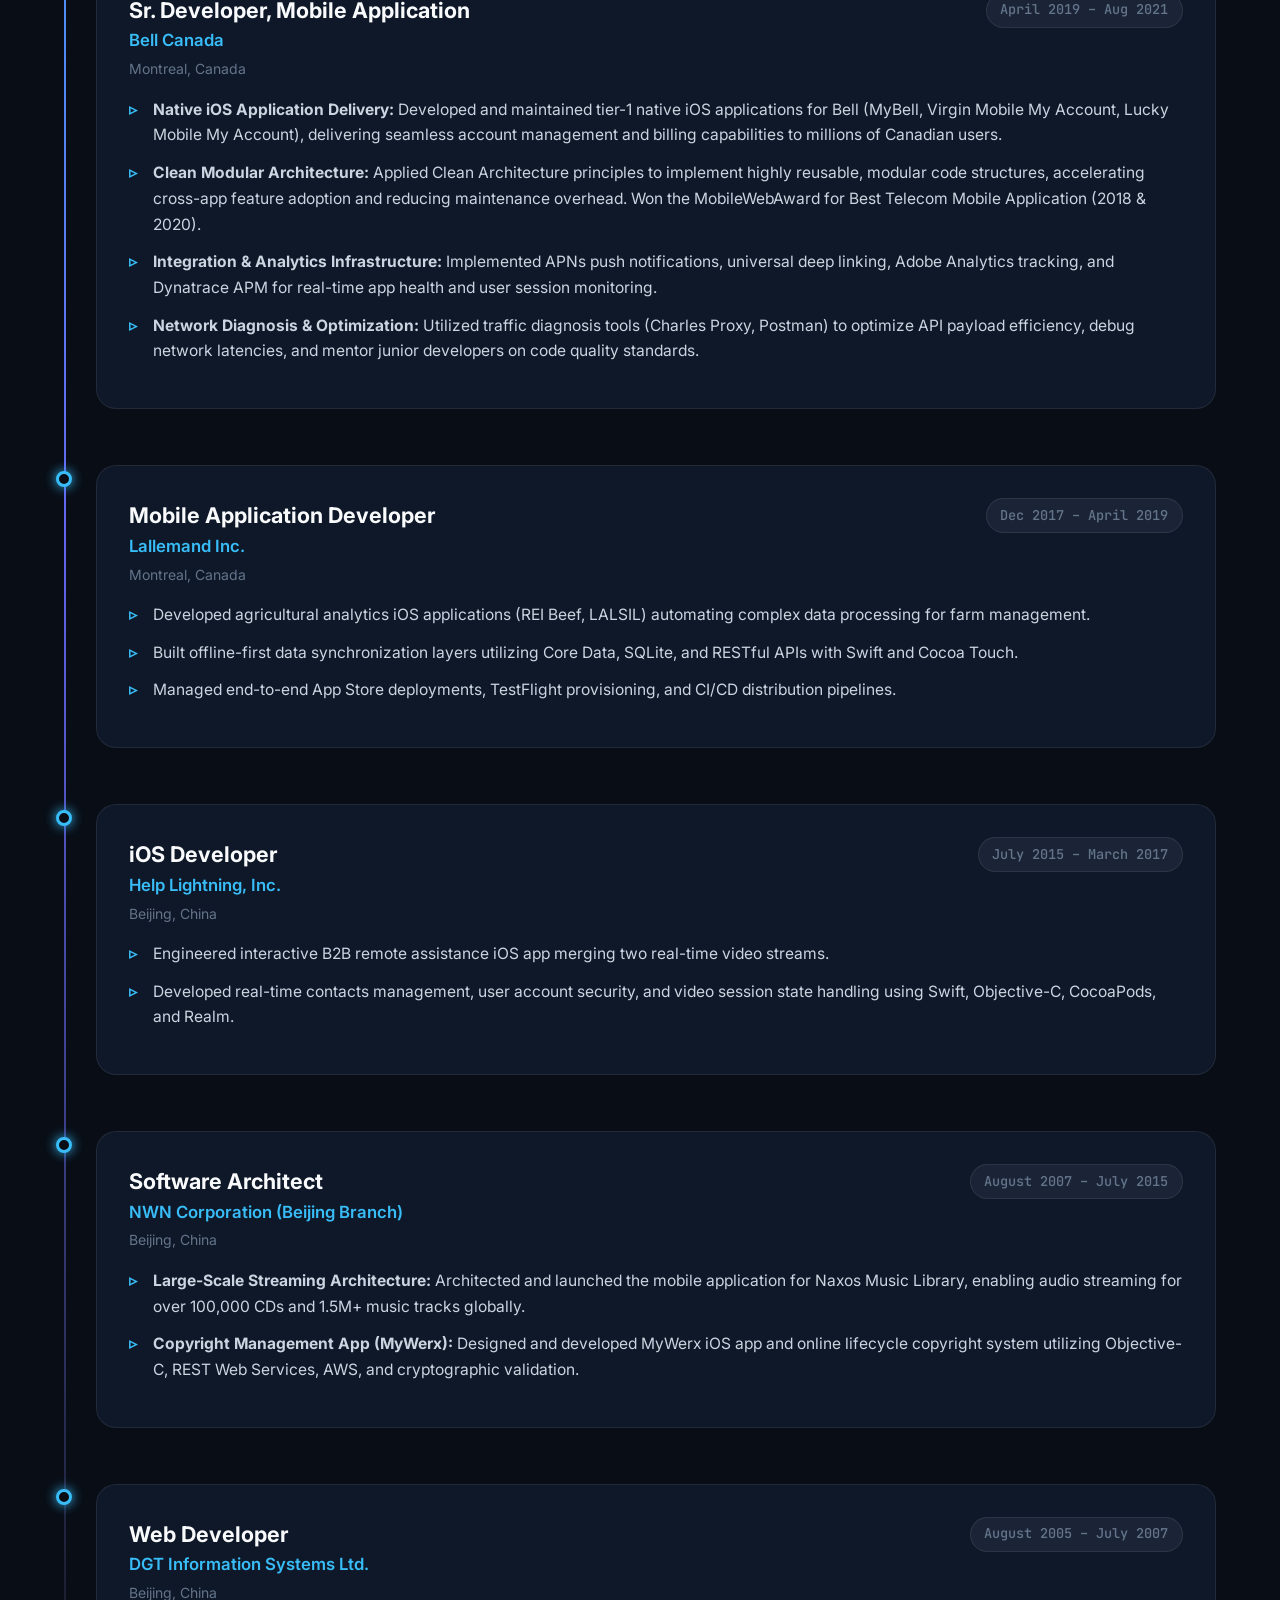
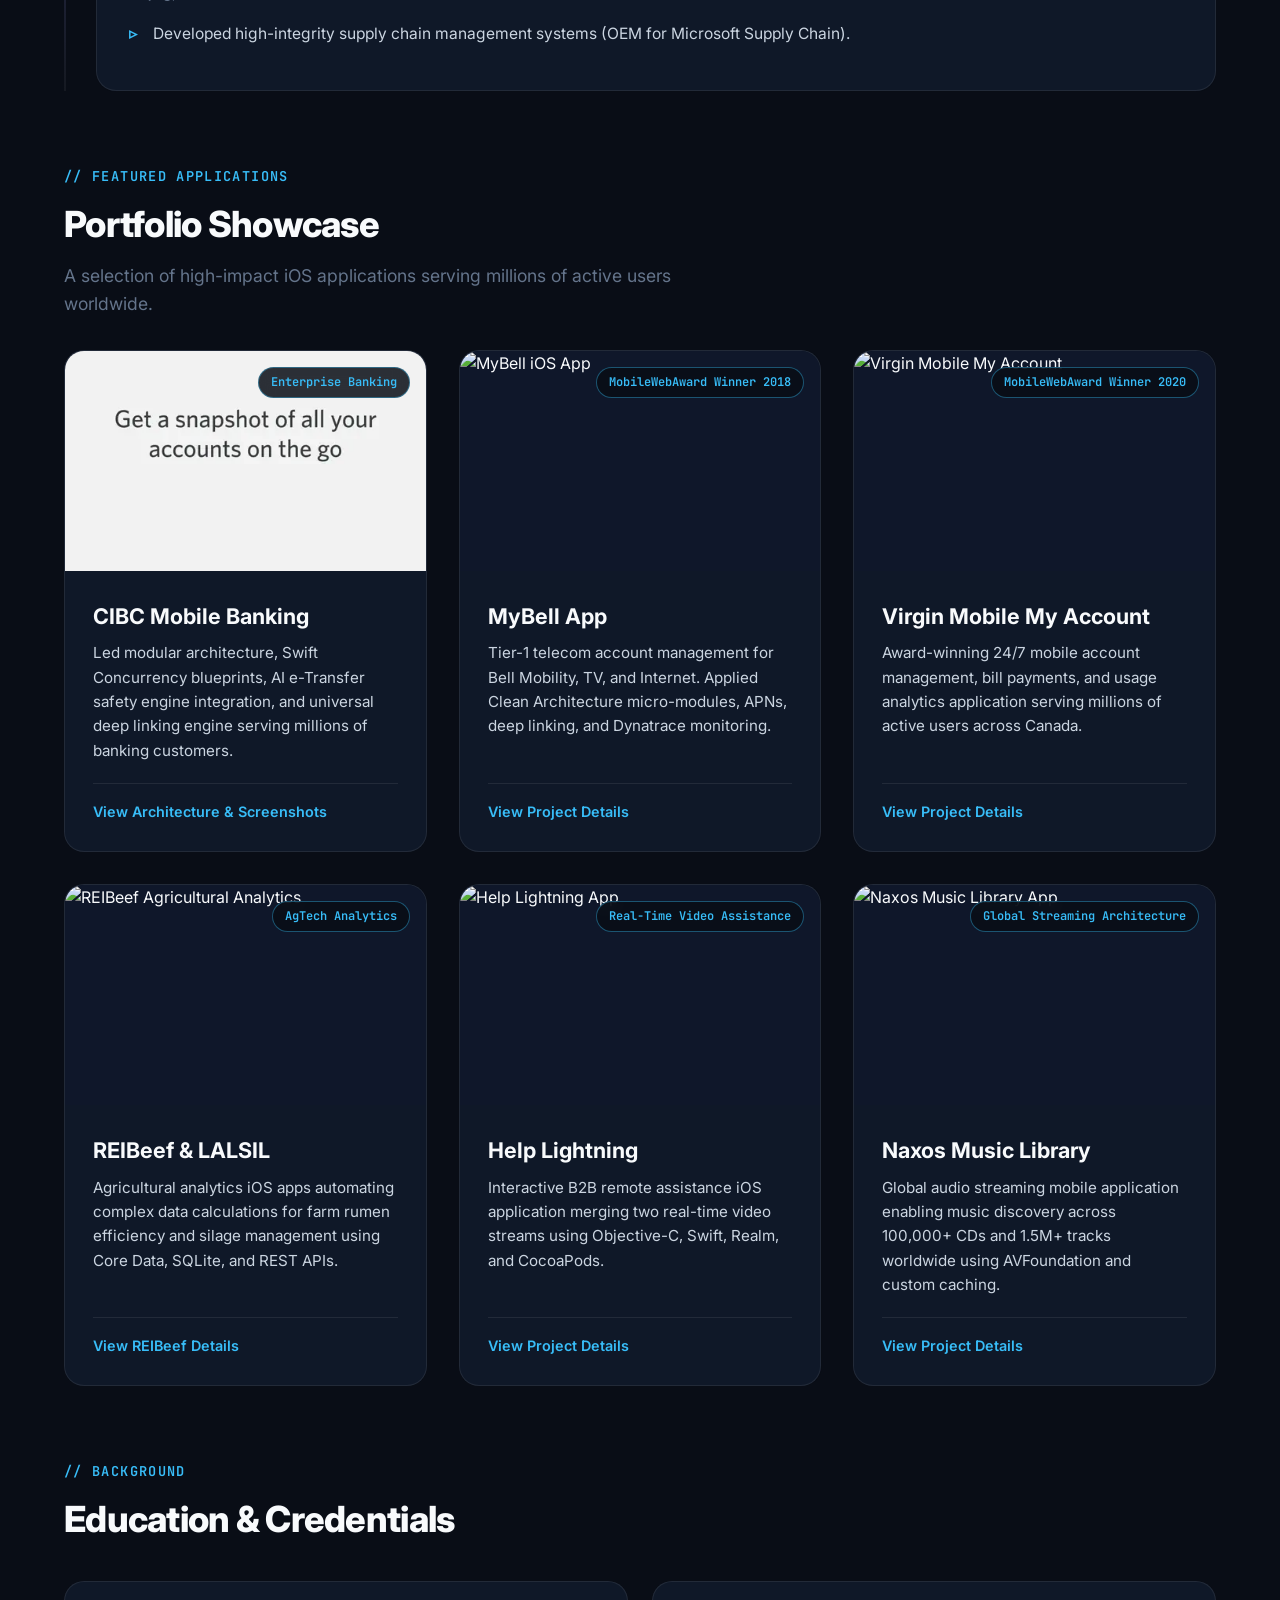
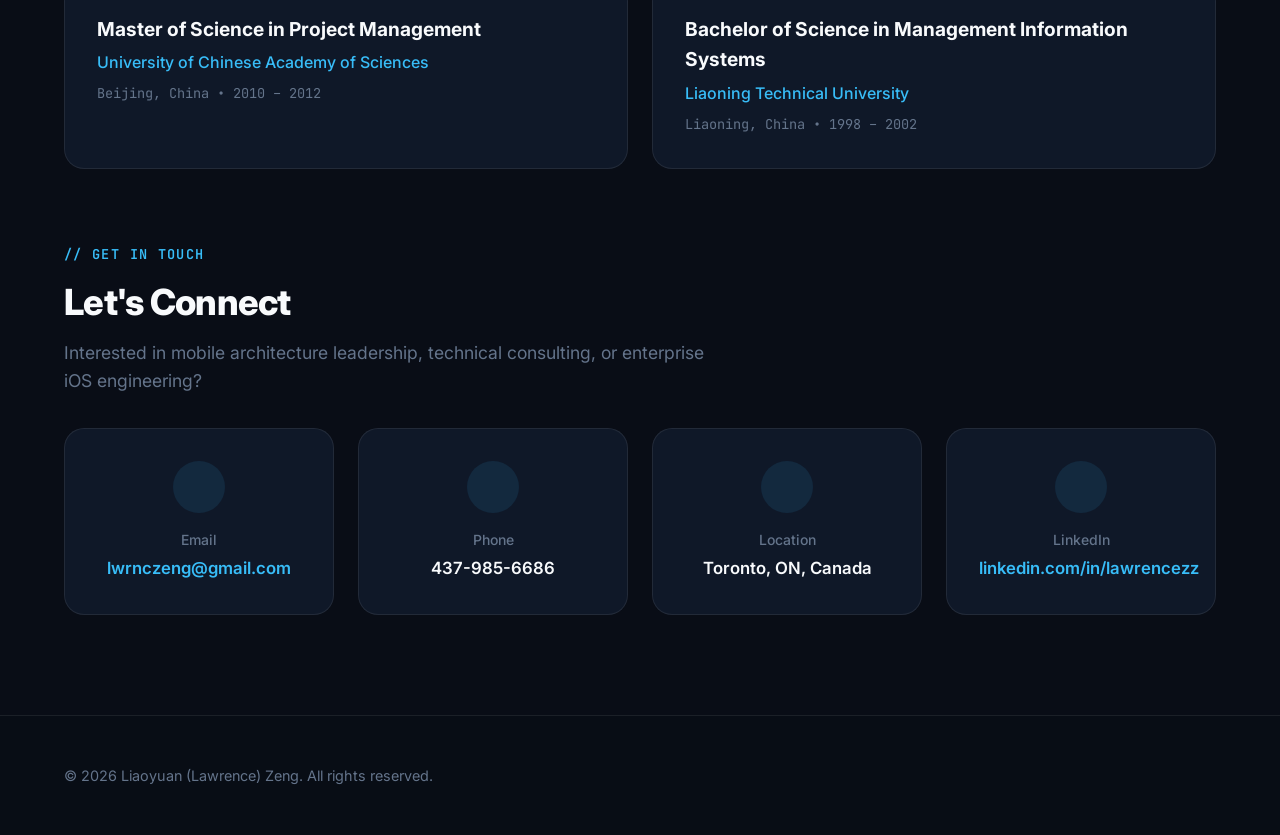
==== commit 318411f0: "fix spacing issue between sections" ====
--- a/index.html
+++ b/index.html
@@ -15,7 +15,7 @@
   <link rel="stylesheet" href="assets/css/font-awesome.min.css?v=2.0" />
   
   <!-- Custom Stylesheet -->
-  <link rel="stylesheet" href="assets/css/main.css?v=2.0" />
+  <link rel="stylesheet" href="assets/css/main.css?v=2.2" />
 </head>
 <body>
 
--- a/assets/css/main.css
+++ b/assets/css/main.css
@@ -181,11 +181,15 @@
 }
 
 section {
-  padding: 6rem 0;
+  padding: 2.25rem 0;
+}
+
+#about {
+  padding-top: 1.5rem;
 }
 
 .section-header {
-  margin-bottom: 3.5rem;
+  margin-bottom: 2rem;
 }
 
 .section-tag {
@@ -215,9 +219,8 @@
 
 /* Hero Section */
 .hero {
-  padding-top: 9rem;
-  padding-bottom: 5rem;
-  min-height: 85vh;
+  padding-top: 7.5rem;
+  padding-bottom: 2.5rem;
   display: flex;
   align-items: center;
 }
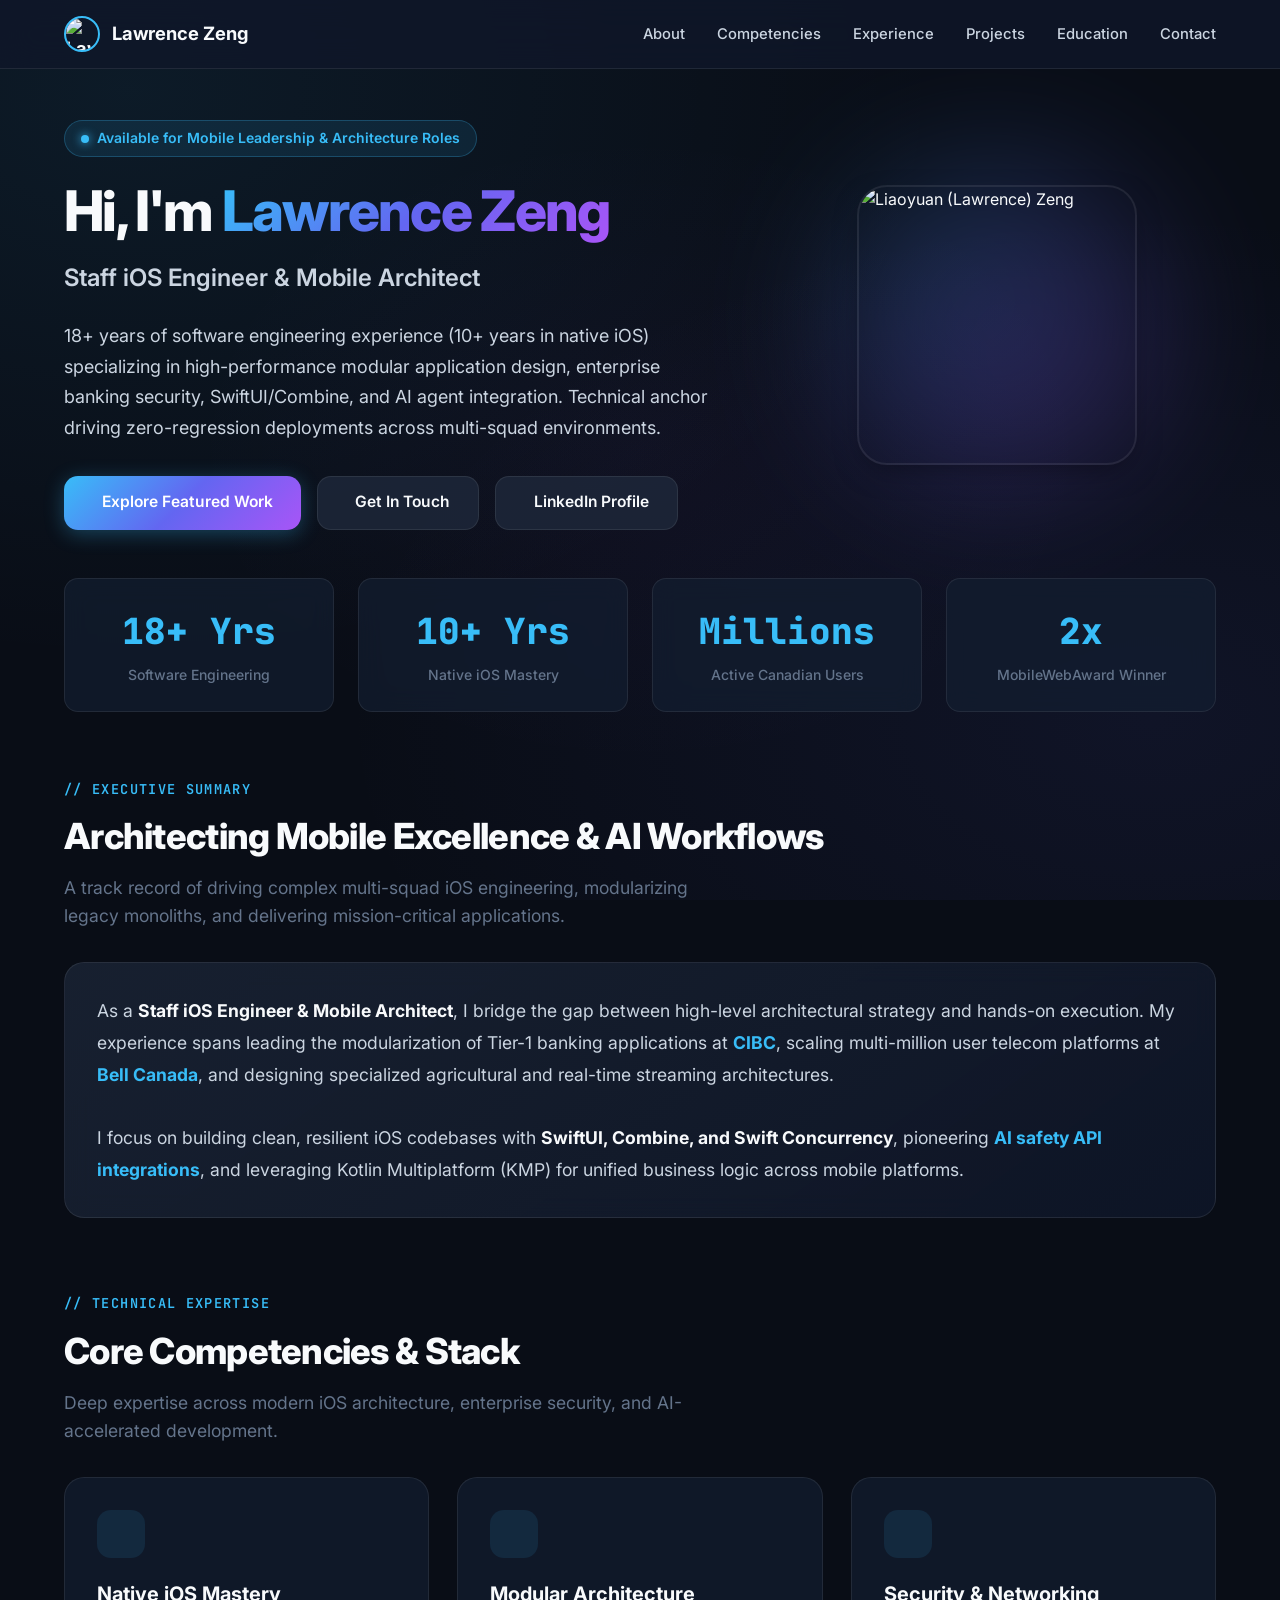
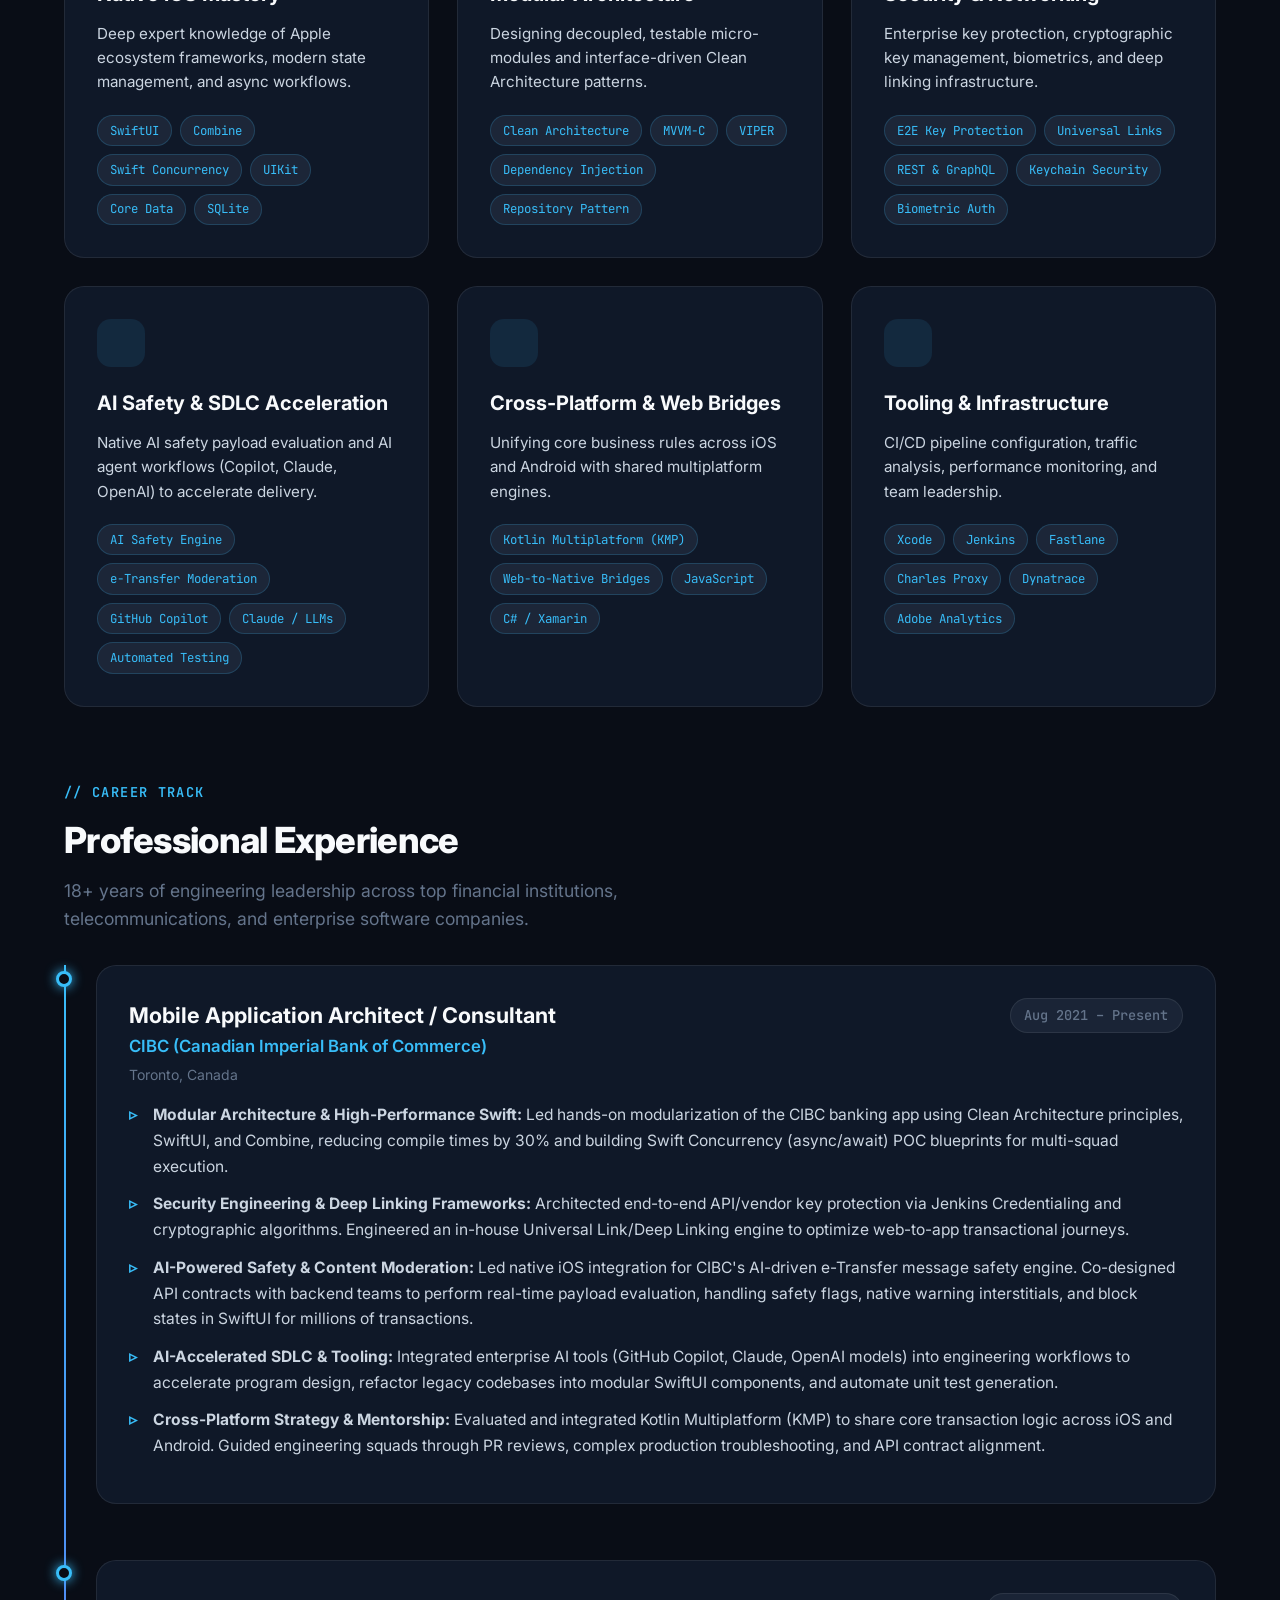
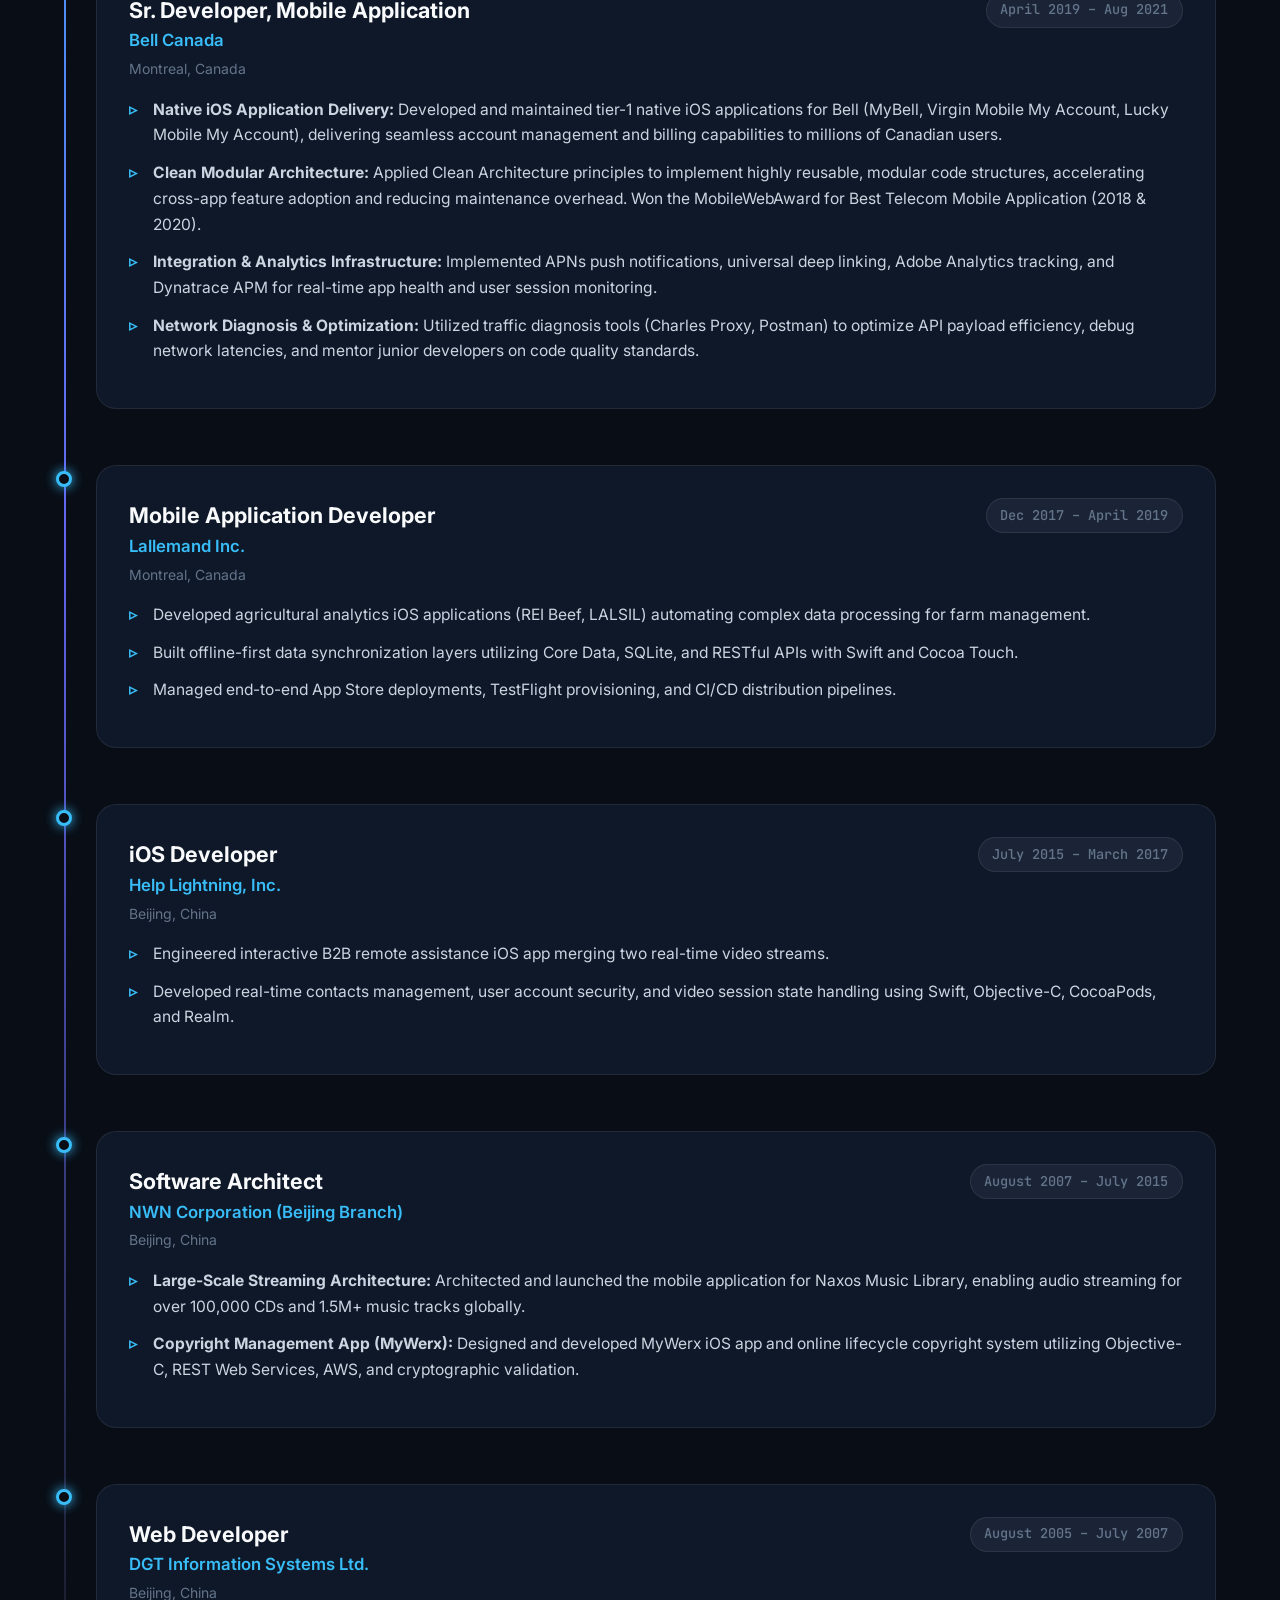
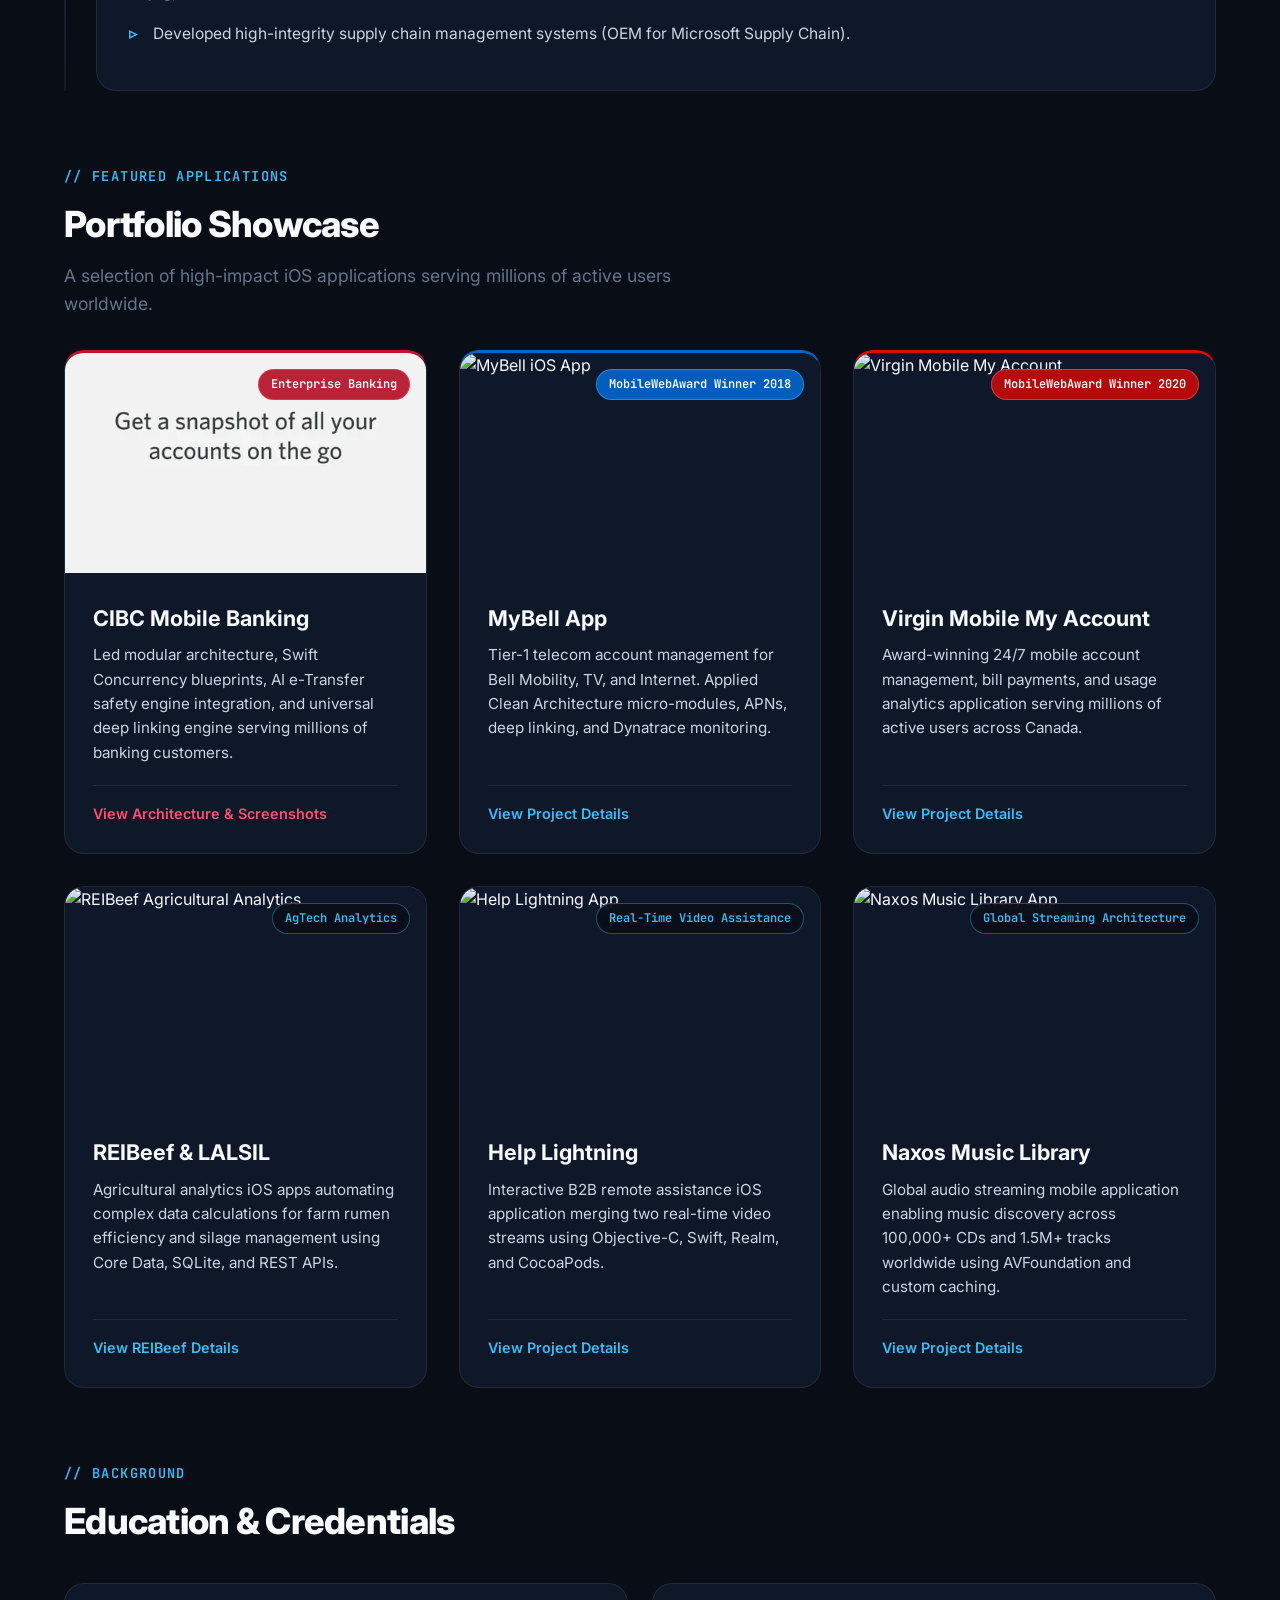
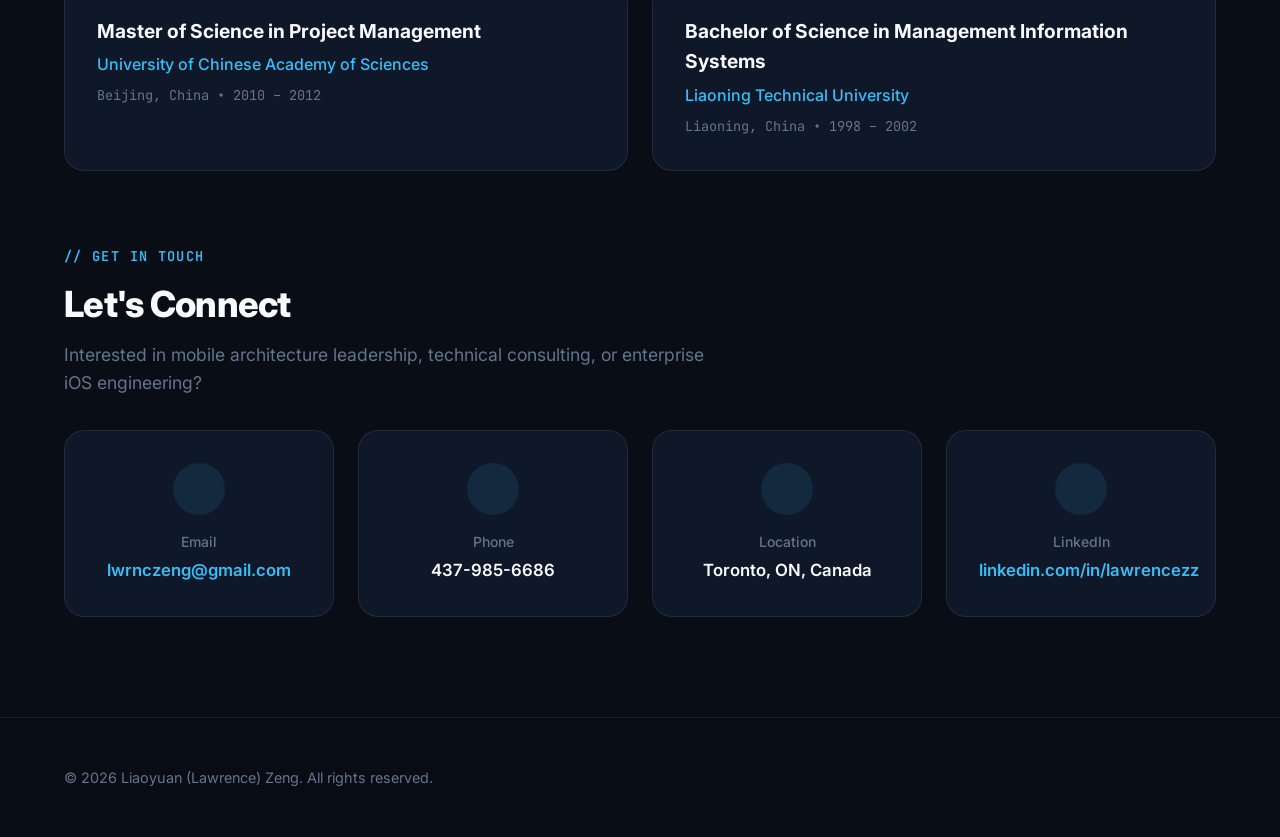
==== commit 38cf5d1a: "improve color theme" ====
--- a/index.html
+++ b/index.html
@@ -15,7 +15,7 @@
   <link rel="stylesheet" href="assets/css/font-awesome.min.css?v=2.0" />
   
   <!-- Custom Stylesheet -->
-  <link rel="stylesheet" href="assets/css/main.css?v=2.2" />
+  <link rel="stylesheet" href="assets/css/main.css?v=2.3" />
 </head>
 <body>
 
@@ -358,7 +358,7 @@
 
       <div class="projects-grid">
         <!-- CIBC Mobile Banking (NEW) -->
-        <div class="project-card">
+        <div class="project-card cibc-card">
           <div class="project-image-wrapper">
             <img src="images/CIBC_APP_Image_Assets/1.jpg" alt="CIBC Mobile Banking" class="project-image" />
             <span class="project-badge">Enterprise Banking</span>
@@ -377,7 +377,7 @@
         </div>
 
         <!-- MyBell -->
-        <div class="project-card">
+        <div class="project-card bell-card">
           <div class="project-image-wrapper">
             <img src="images/projects/bell/bell2.jpg" alt="MyBell iOS App" class="project-image" />
             <span class="project-badge">MobileWebAward Winner 2018</span>
@@ -396,7 +396,7 @@
         </div>
 
         <!-- Virgin Mobile My Account -->
-        <div class="project-card">
+        <div class="project-card virgin-card">
           <div class="project-image-wrapper">
             <img src="images/projects/virgin/virgin2.jpg" alt="Virgin Mobile My Account" class="project-image" />
             <span class="project-badge">MobileWebAward Winner 2020</span>
--- a/assets/css/main.css
+++ b/assets/css/main.css
@@ -636,6 +636,64 @@
   box-shadow: var(--shadow-card), var(--shadow-glow);
 }
 
+/* Brand-Specific Card Accents */
+.project-card.cibc-card {
+  border-top: 3px solid #c8102e;
+}
+
+.project-card.cibc-card:hover {
+  border-color: #c8102e;
+  box-shadow: var(--shadow-card), 0 0 25px rgba(200, 16, 46, 0.4);
+}
+
+.project-card.cibc-card .project-badge {
+  background: rgba(180, 12, 35, 0.9);
+  border-color: rgba(255, 77, 109, 0.5);
+  color: #ffffff;
+}
+
+.project-card.cibc-card .project-image-wrapper {
+  background: linear-gradient(135deg, #180306 0%, #700a18 50%, #c8102e 100%);
+}
+
+.project-card.cibc-card .project-link {
+  color: #ff4d6d;
+}
+
+.project-card.cibc-card .project-link:hover {
+  color: #ffffff;
+}
+
+.project-card.bell-card {
+  border-top: 3px solid #0066cc;
+}
+
+.project-card.bell-card:hover {
+  border-color: #38bdf8;
+  box-shadow: var(--shadow-card), 0 0 25px rgba(0, 102, 204, 0.4);
+}
+
+.project-card.bell-card .project-badge {
+  background: rgba(0, 102, 204, 0.9);
+  border-color: rgba(56, 189, 248, 0.5);
+  color: #ffffff;
+}
+
+.project-card.virgin-card {
+  border-top: 3px solid #e10a0a;
+}
+
+.project-card.virgin-card:hover {
+  border-color: #ff3355;
+  box-shadow: var(--shadow-card), 0 0 25px rgba(225, 10, 10, 0.4);
+}
+
+.project-card.virgin-card .project-badge {
+  background: rgba(200, 10, 10, 0.9);
+  border-color: rgba(255, 100, 120, 0.5);
+  color: #ffffff;
+}
+
 .project-image-wrapper {
   position: relative;
   width: 100%;
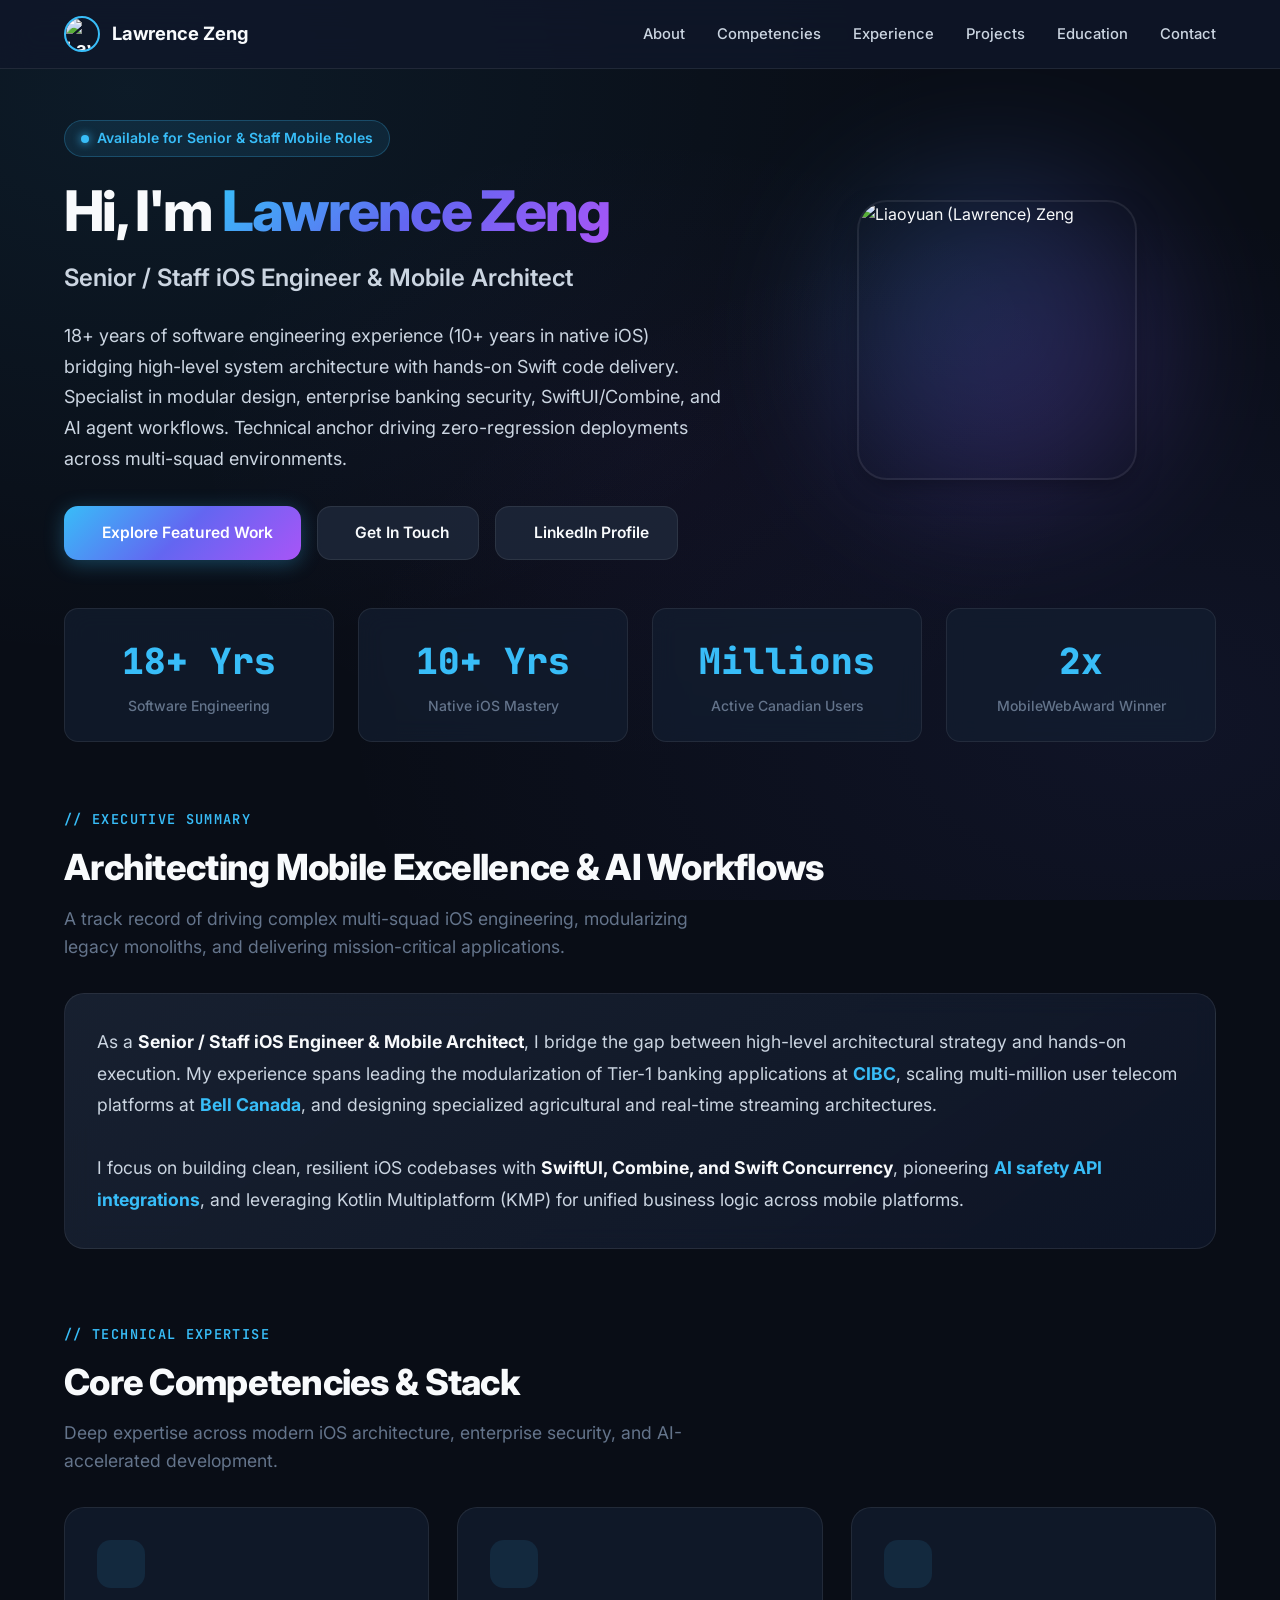
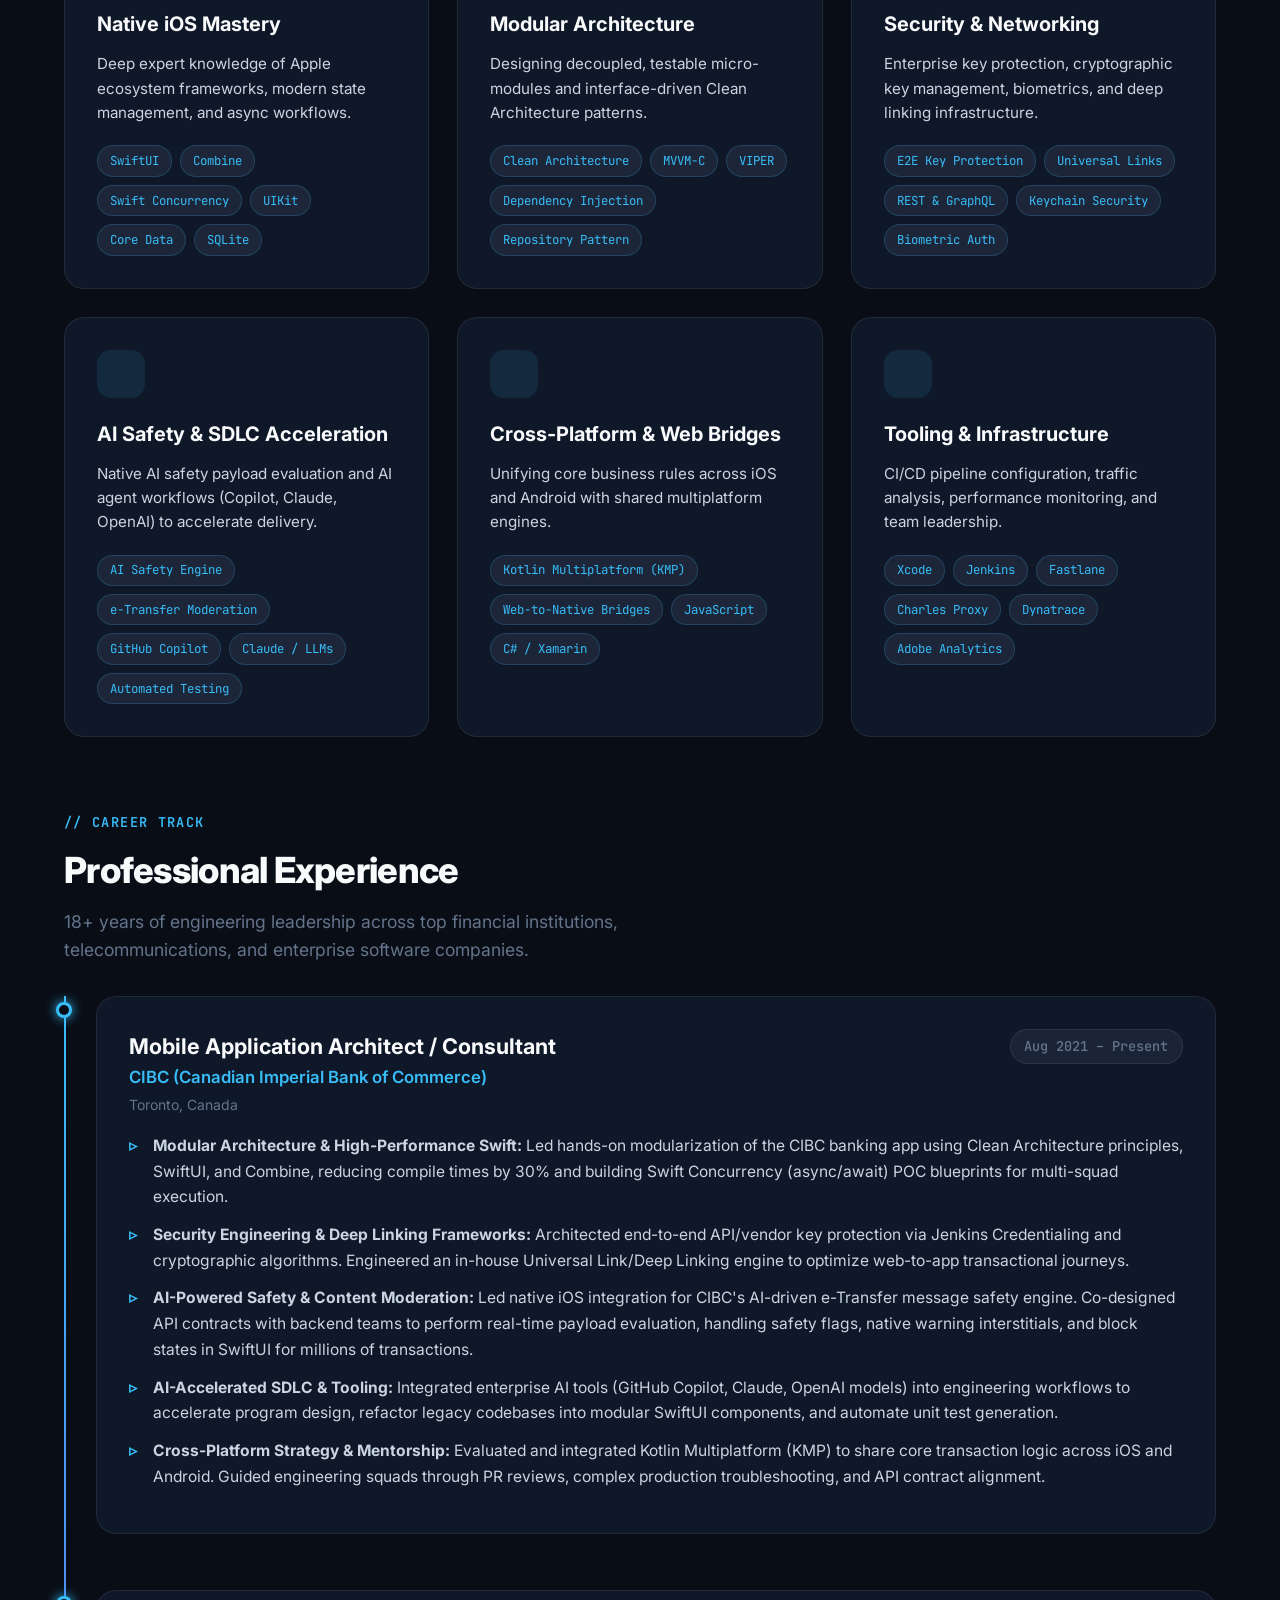
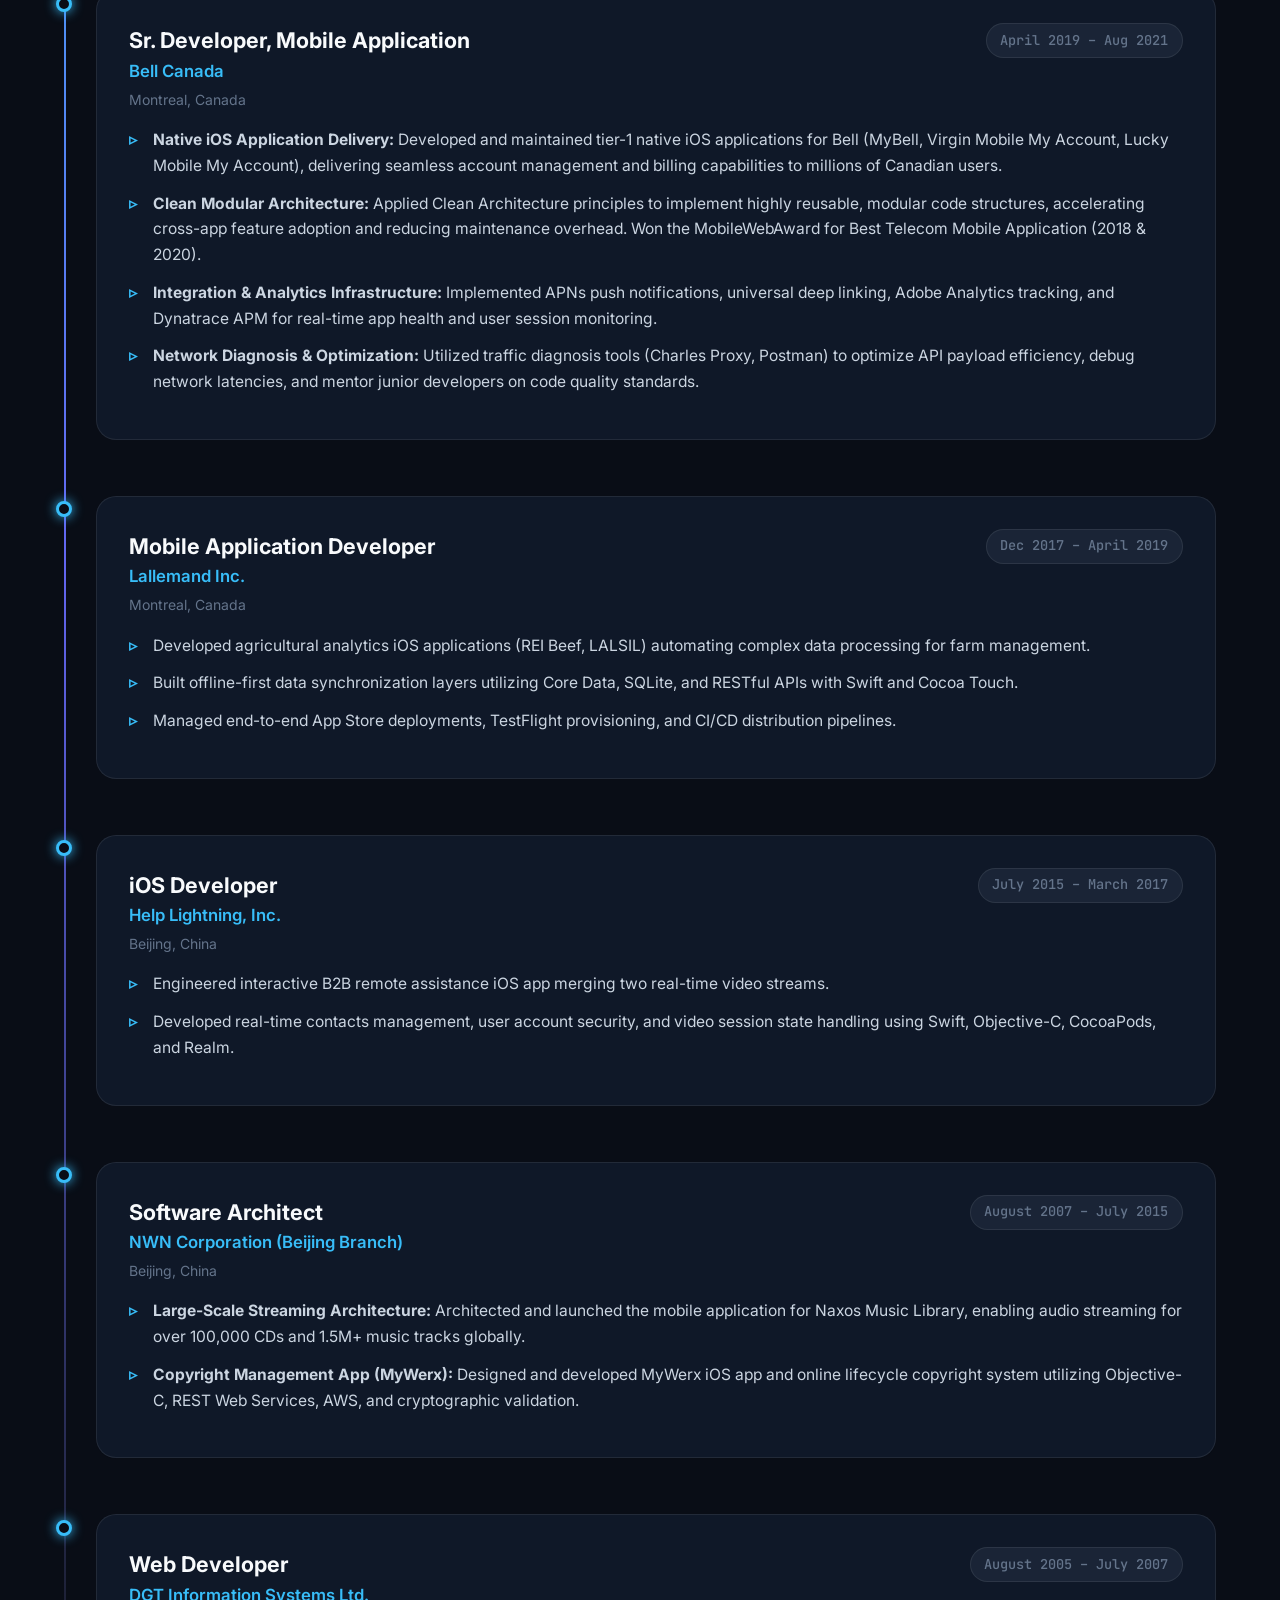
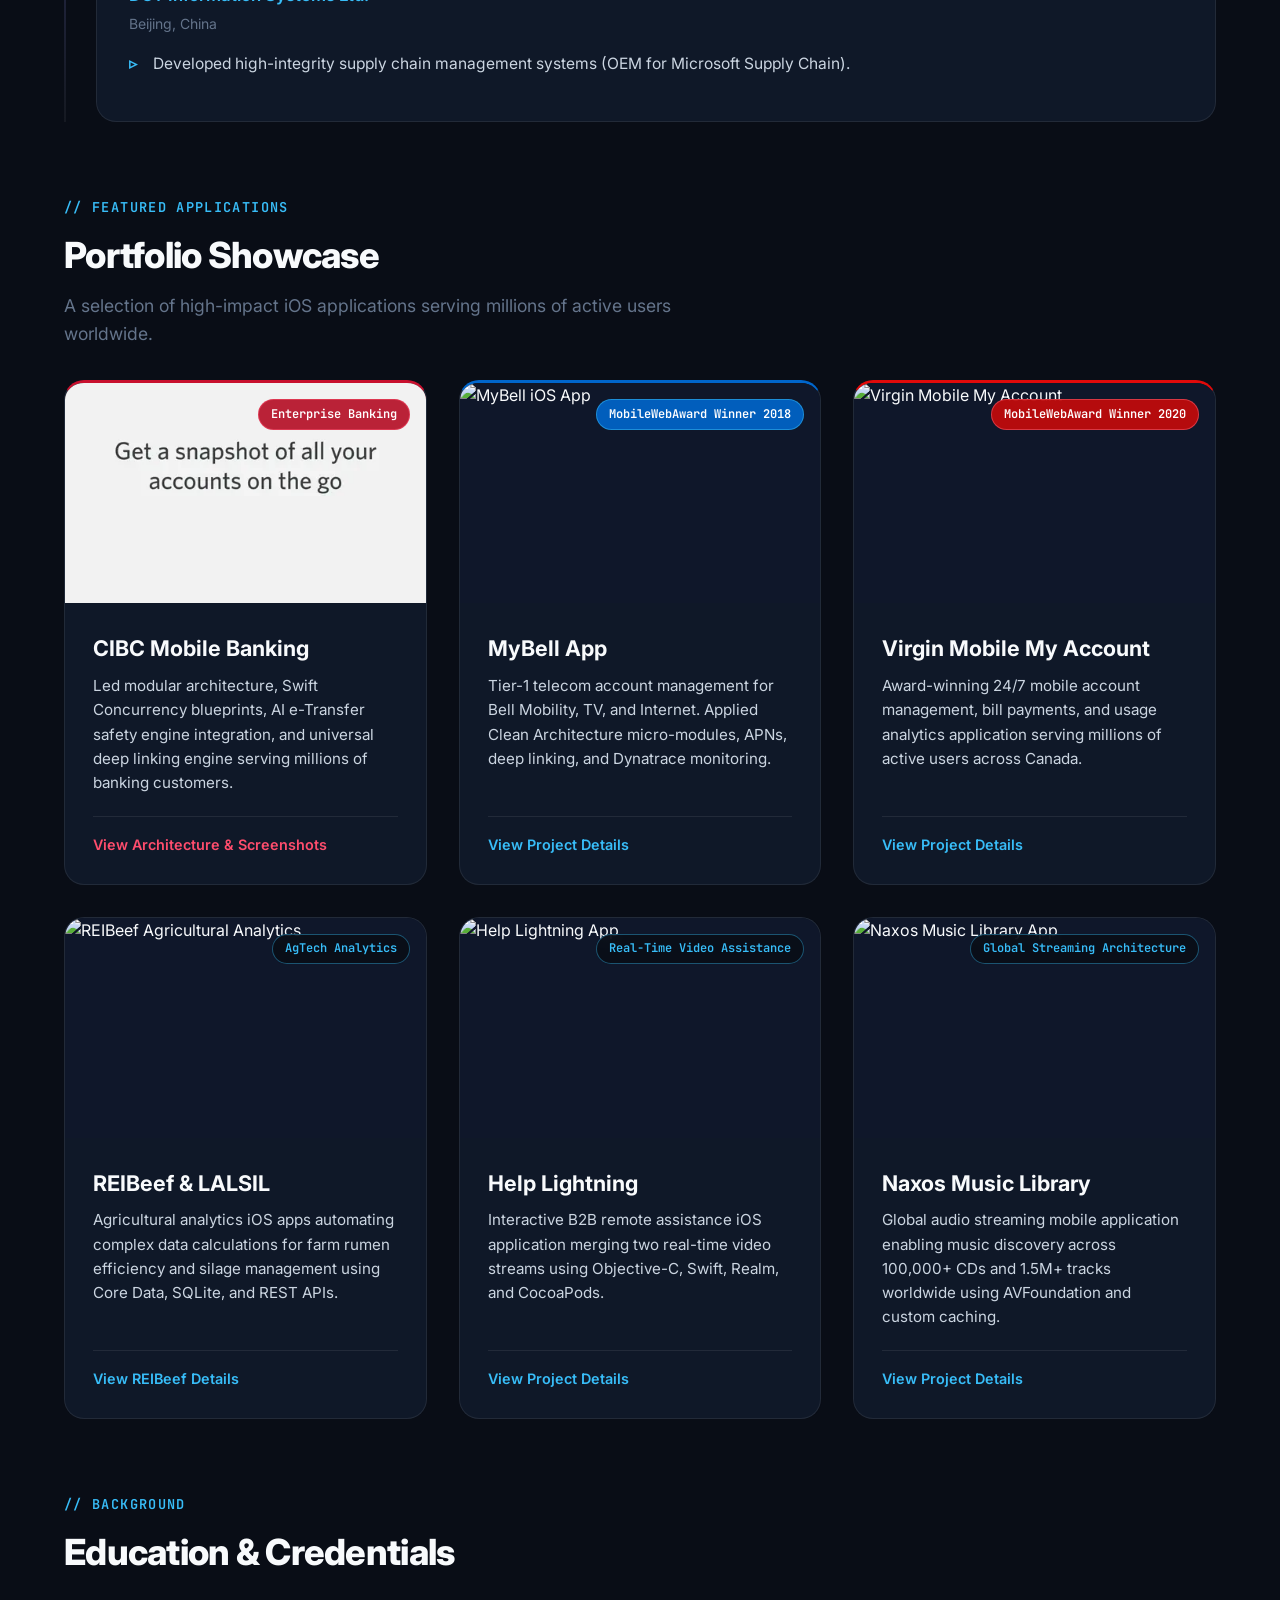
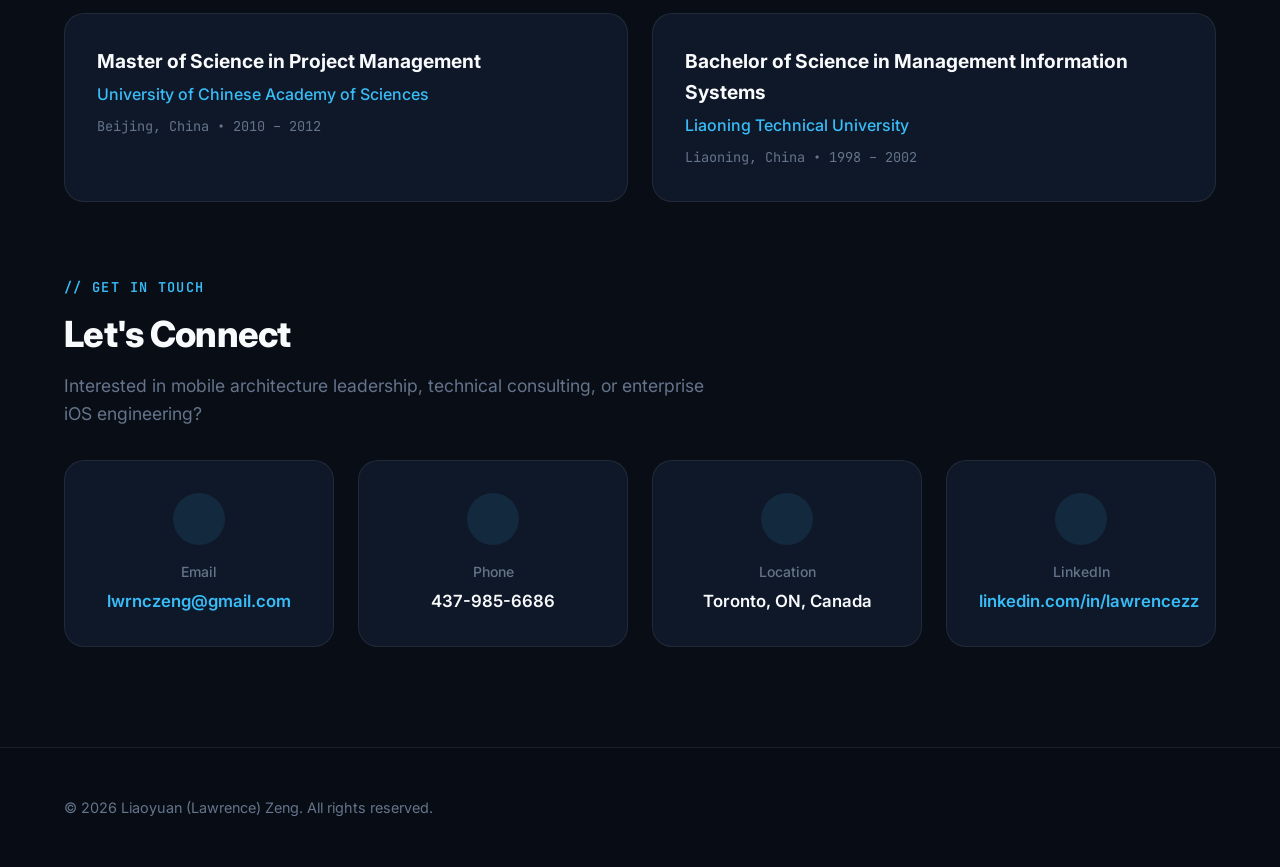
==== commit 27856599: "Update portfolio positioning for Senior / Staff roles and add dynamic role query parameter" ====
--- a/index.html
+++ b/index.html
@@ -3,8 +3,8 @@
 <head>
   <meta charset="UTF-8" />
   <meta name="viewport" content="width=device-width, initial-scale=1.0" />
-  <title>Liaoyuan (Lawrence) Zeng | Staff iOS Engineer & Mobile Architect</title>
-  <meta name="description" content="Personal portfolio of Liaoyuan (Lawrence) Zeng - Staff iOS Engineer and Mobile Architect specializing in SwiftUI, Combine, Swift Concurrency, Clean Modular Architecture, Enterprise Banking Security, and AI Integration." />
+  <title>Liaoyuan (Lawrence) Zeng | Senior / Staff iOS Engineer & Mobile Architect</title>
+  <meta name="description" content="Personal portfolio of Liaoyuan (Lawrence) Zeng - Senior / Staff iOS Engineer and Mobile Architect specializing in SwiftUI, Combine, Swift Concurrency, Clean Modular Architecture, Enterprise Banking Security, and AI Integration." />
   
   <!-- Google Fonts -->
   <link rel="preconnect" href="https://fonts.googleapis.com">
@@ -49,14 +49,14 @@
         <div class="hero-content">
           <div class="hero-badge">
             <span class="pulse"></span>
-            <span>Available for Mobile Leadership & Architecture Roles</span>
+            <span id="heroBadgeText">Available for Senior & Staff Mobile Roles</span>
           </div>
           <h1 class="hero-title">
             Hi, I'm <span class="gradient-text">Lawrence Zeng</span>
           </h1>
-          <h2 class="hero-role">Staff iOS Engineer & Mobile Architect</h2>
+          <h2 class="hero-role" id="heroRoleText">Senior / Staff iOS Engineer & Mobile Architect</h2>
           <p class="hero-desc">
-            18+ years of software engineering experience (10+ years in native iOS) specializing in high-performance modular application design, enterprise banking security, SwiftUI/Combine, and AI agent integration. Technical anchor driving zero-regression deployments across multi-squad environments.
+            18+ years of software engineering experience (10+ years in native iOS) bridging high-level system architecture with hands-on Swift code delivery. Specialist in modular design, enterprise banking security, SwiftUI/Combine, and AI agent workflows. Technical anchor driving zero-regression deployments across multi-squad environments.
           </p>
           <div class="hero-actions">
             <a href="#projects" class="btn btn-primary">
@@ -109,7 +109,7 @@
 
       <div class="competency-card" style="background: var(--gradient-card);">
         <p style="font-size: 1.1rem; line-height: 1.8; color: var(--text-secondary);">
-          As a <strong style="color: var(--text-primary);">Staff iOS Engineer & Mobile Architect</strong>, I bridge the gap between high-level architectural strategy and hands-on execution. My experience spans leading the modularization of Tier-1 banking applications at <strong style="color: var(--accent-cyan);">CIBC</strong>, scaling multi-million user telecom platforms at <strong style="color: var(--accent-cyan);">Bell Canada</strong>, and designing specialized agricultural and real-time streaming architectures.
+          As a <strong id="aboutRoleText" style="color: var(--text-primary);">Senior / Staff iOS Engineer & Mobile Architect</strong>, I bridge the gap between high-level architectural strategy and hands-on execution. My experience spans leading the modularization of Tier-1 banking applications at <strong style="color: var(--accent-cyan);">CIBC</strong>, scaling multi-million user telecom platforms at <strong style="color: var(--accent-cyan);">Bell Canada</strong>, and designing specialized agricultural and real-time streaming architectures.
           <br><br>
           I focus on building clean, resilient iOS codebases with <strong style="color: var(--text-primary);">SwiftUI, Combine, and Swift Concurrency</strong>, pioneering <strong style="color: var(--accent-cyan);">AI safety API integrations</strong>, and leveraging Kotlin Multiplatform (KMP) for unified business logic across mobile platforms.
         </p>
@@ -570,6 +570,44 @@
         navMenu.classList.remove('active');
       });
     });
+
+    // Dynamic Role Customization via URL Parameter (e.g. ?role=senior or ?role=staff)
+    (function() {
+      const params = new URLSearchParams(window.location.search);
+      const role = params.get('role');
+      if (!role) return;
+
+      const roleLower = role.toLowerCase();
+      const heroRoleEl = document.getElementById('heroRoleText');
+      const heroBadgeEl = document.getElementById('heroBadgeText');
+      const aboutRoleEl = document.getElementById('aboutRoleText');
+
+      if (roleLower === 'senior' || roleLower === 'sr') {
+        const titleText = 'Senior Mobile Engineer - iOS | Mobile Architect';
+        if (heroRoleEl) heroRoleEl.textContent = titleText;
+        if (aboutRoleEl) aboutRoleEl.textContent = titleText;
+        if (heroBadgeEl) heroBadgeEl.textContent = 'Available for Senior Mobile & iOS Engineering Roles';
+        document.title = 'Liaoyuan (Lawrence) Zeng | Senior Mobile Engineer - iOS';
+      } else if (roleLower === 'staff') {
+        const titleText = 'Staff iOS Engineer & Mobile Architect';
+        if (heroRoleEl) heroRoleEl.textContent = titleText;
+        if (aboutRoleEl) aboutRoleEl.textContent = titleText;
+        if (heroBadgeEl) heroBadgeEl.textContent = 'Available for Staff Mobile & Architecture Roles';
+        document.title = 'Liaoyuan (Lawrence) Zeng | Staff iOS Engineer & Mobile Architect';
+      } else if (roleLower === 'lead') {
+        const titleText = 'Lead iOS Engineer & Mobile Architect';
+        if (heroRoleEl) heroRoleEl.textContent = titleText;
+        if (aboutRoleEl) aboutRoleEl.textContent = titleText;
+        if (heroBadgeEl) heroBadgeEl.textContent = 'Available for Lead Mobile & Architecture Roles';
+        document.title = 'Liaoyuan (Lawrence) Zeng | Lead iOS Engineer & Mobile Architect';
+      } else if (roleLower === 'architect') {
+        const titleText = 'Mobile Solutions Architect & Principal iOS Engineer';
+        if (heroRoleEl) heroRoleEl.textContent = titleText;
+        if (aboutRoleEl) aboutRoleEl.textContent = titleText;
+        if (heroBadgeEl) heroBadgeEl.textContent = 'Available for Mobile Architecture & Principal Roles';
+        document.title = 'Liaoyuan (Lawrence) Zeng | Mobile Solutions Architect';
+      }
+    })();
   </script>
 </body>
 </html>
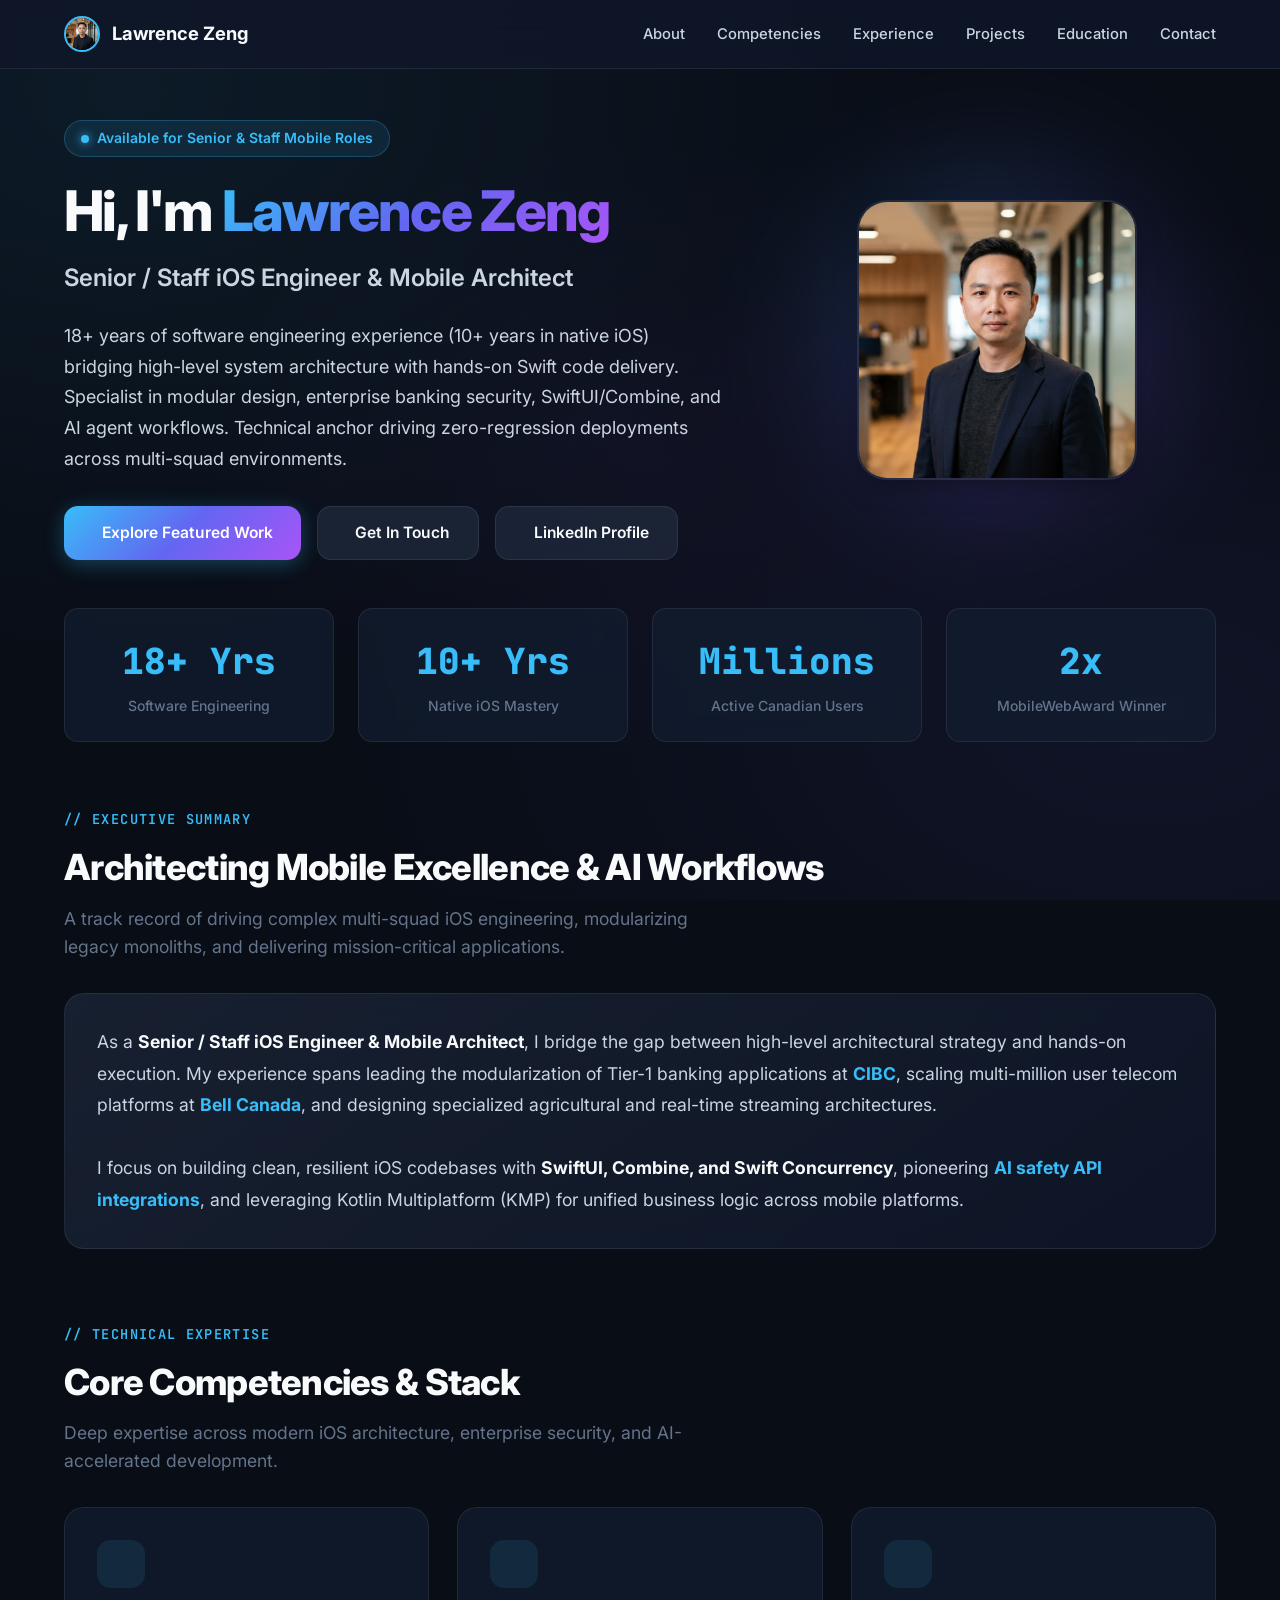
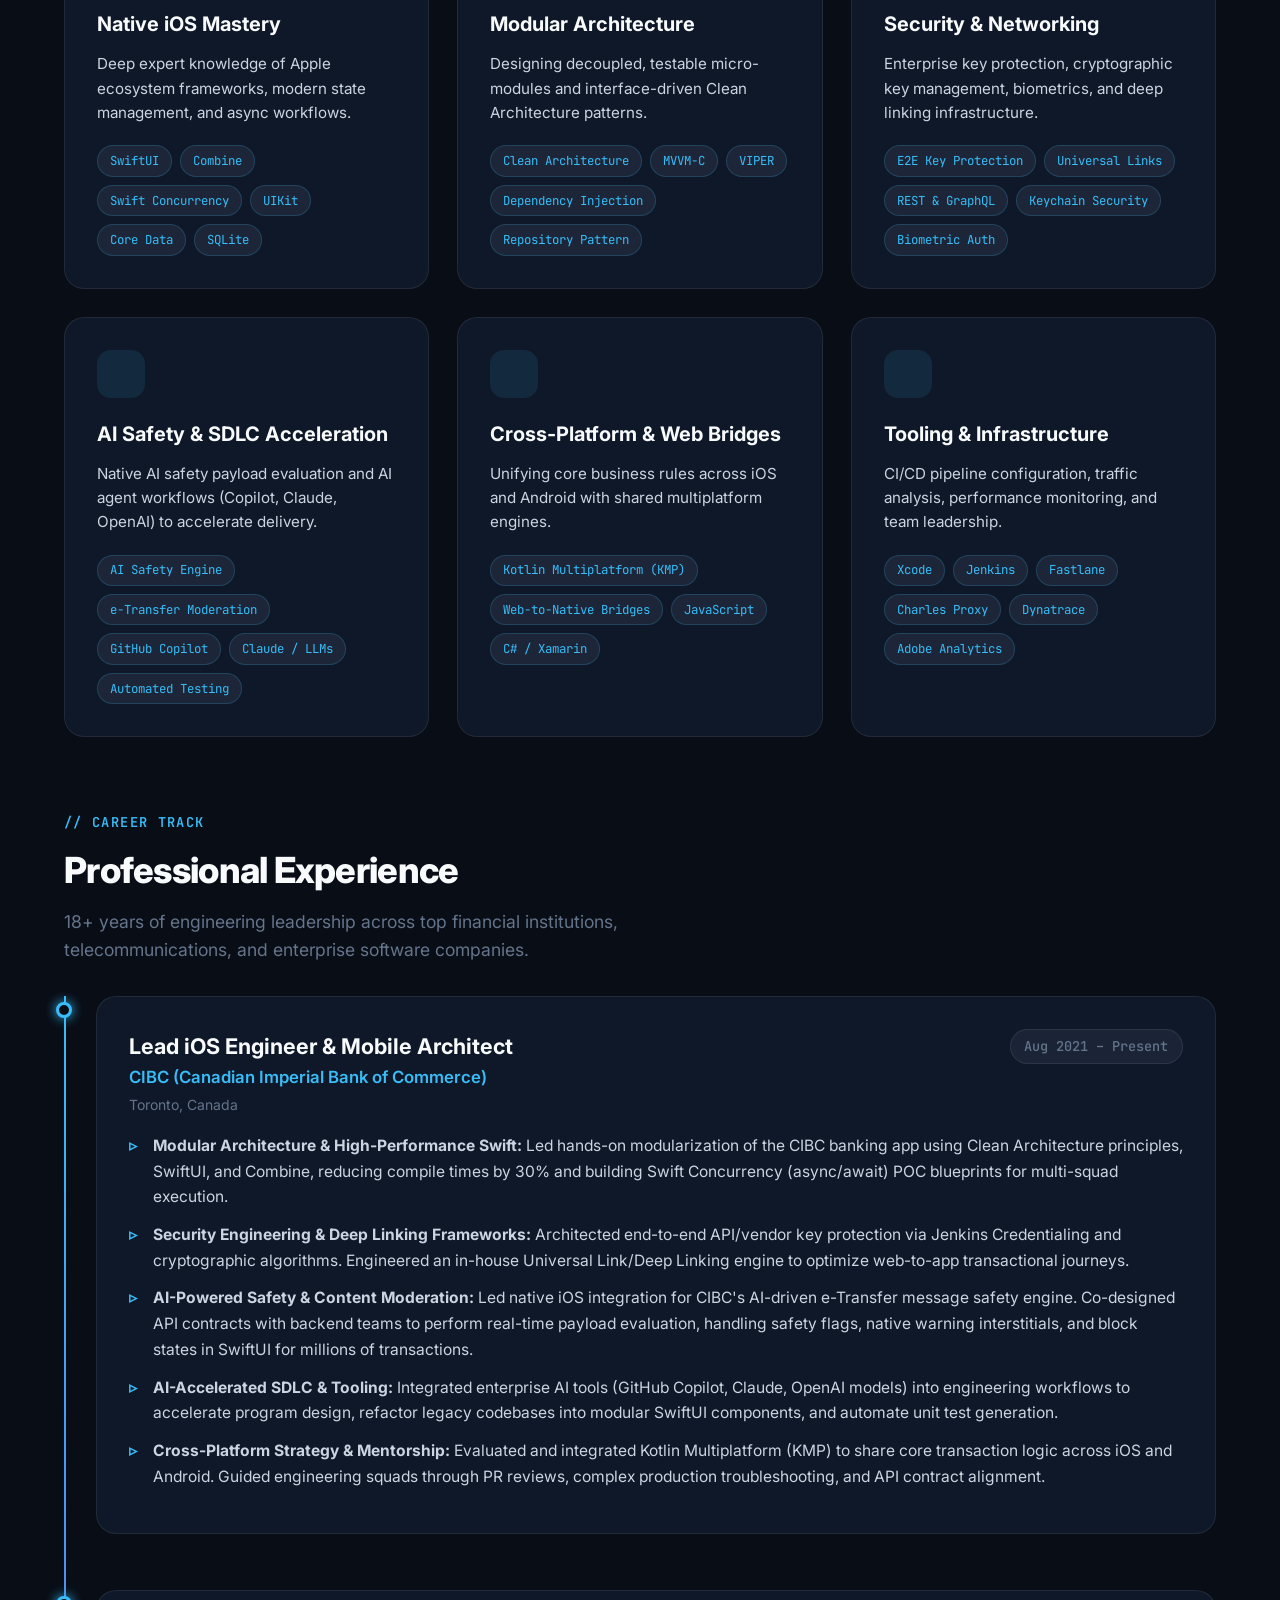
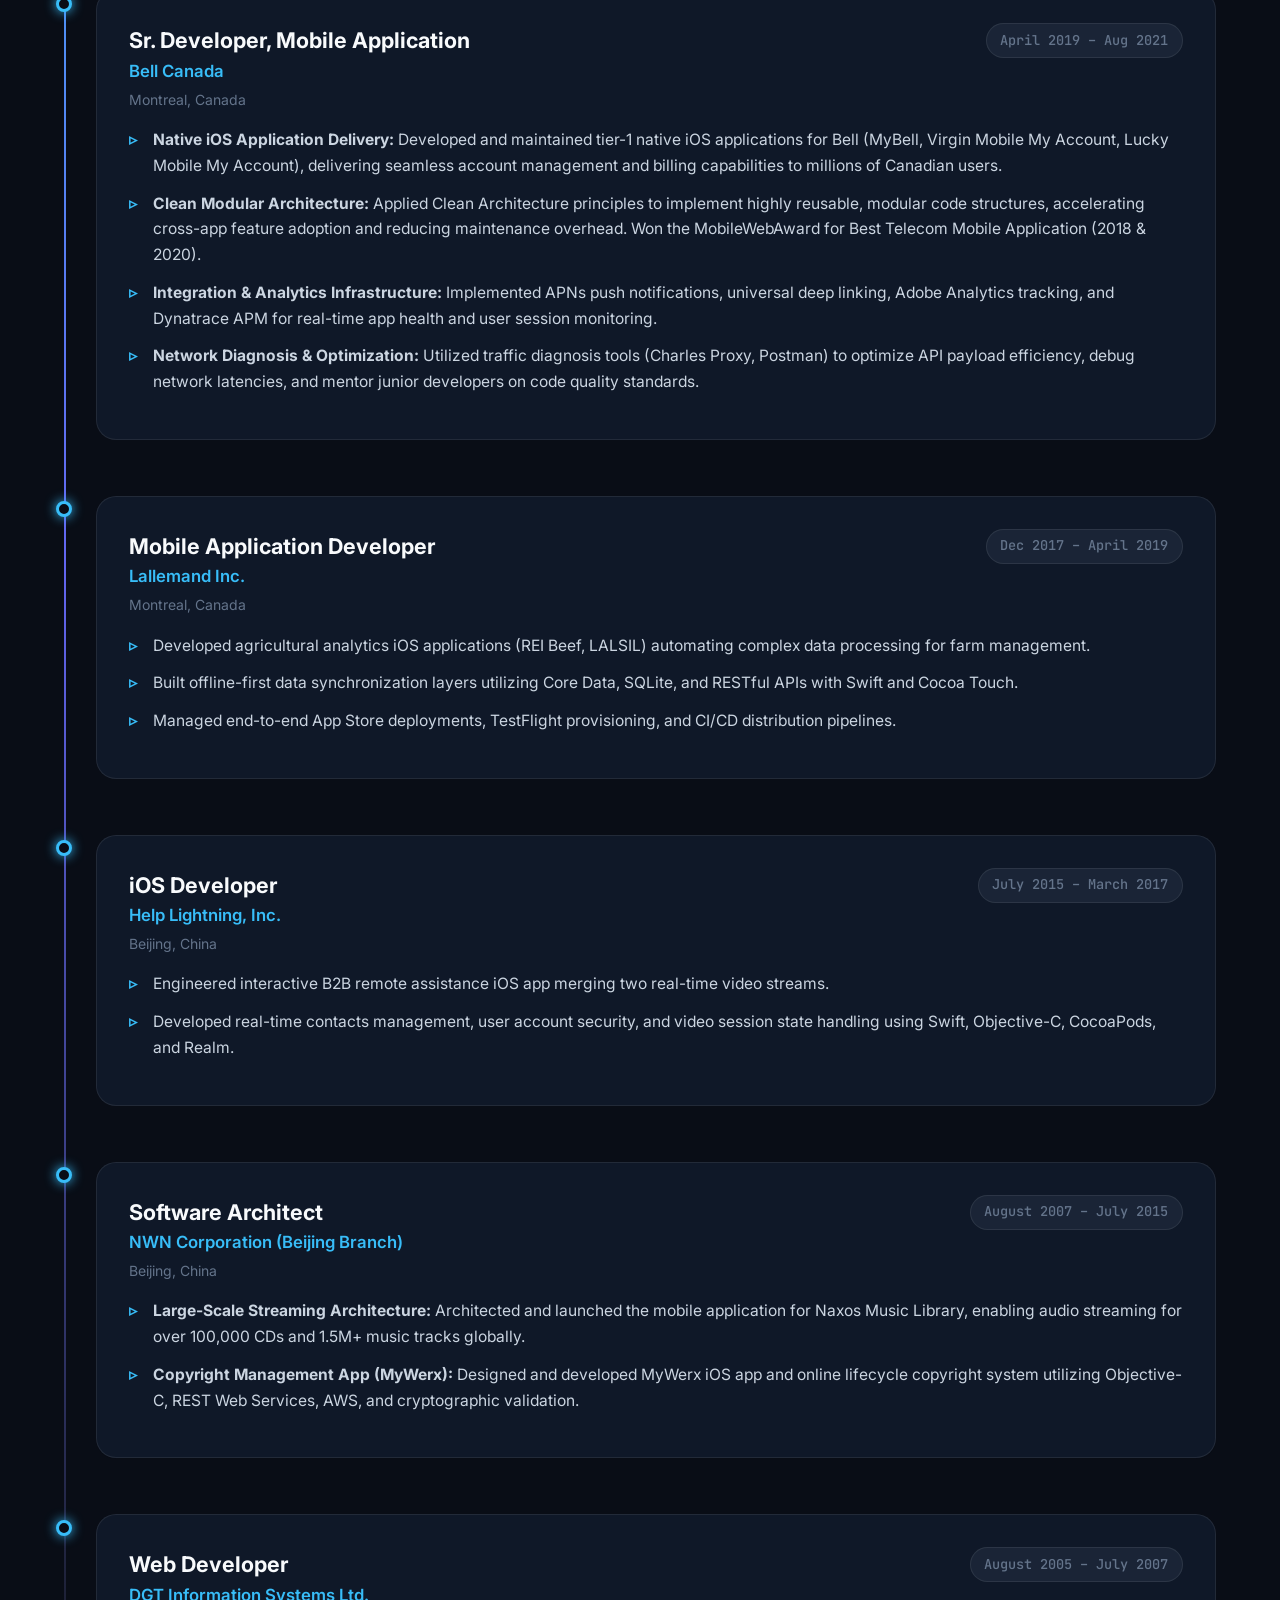
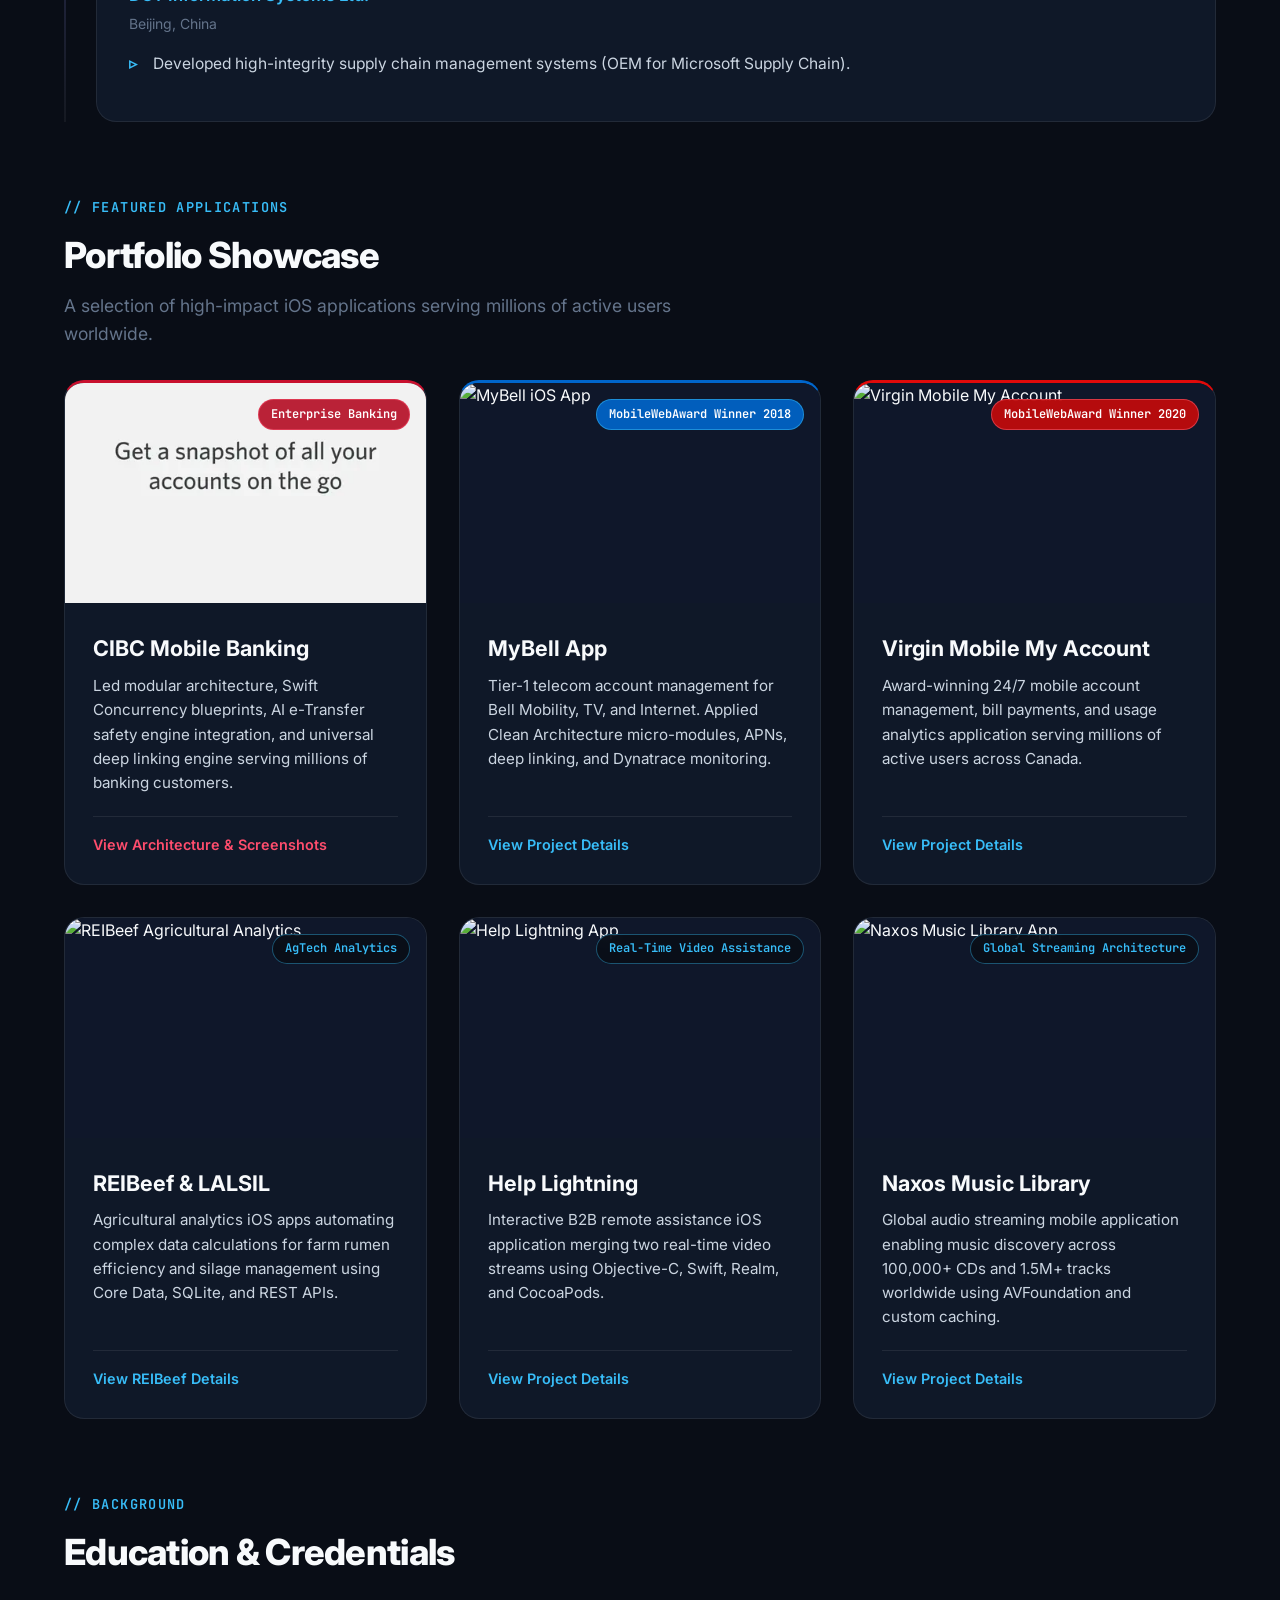
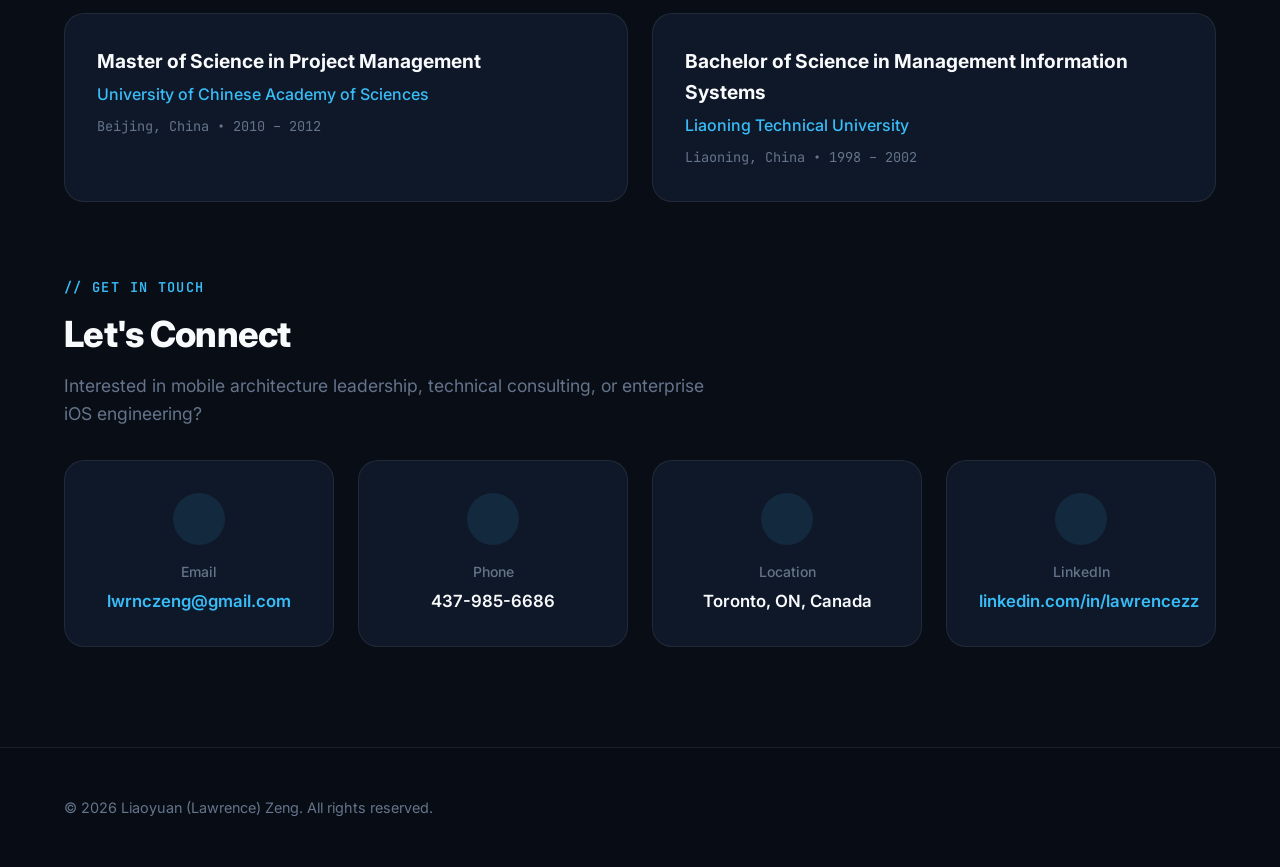
==== commit ea0134e0: "update titel" ====
--- a/index.html
+++ b/index.html
@@ -1,22 +1,27 @@
 <!DOCTYPE html>
 <html lang="en">
+
 <head>
   <meta charset="UTF-8" />
   <meta name="viewport" content="width=device-width, initial-scale=1.0" />
   <title>Liaoyuan (Lawrence) Zeng | Senior / Staff iOS Engineer & Mobile Architect</title>
-  <meta name="description" content="Personal portfolio of Liaoyuan (Lawrence) Zeng - Senior / Staff iOS Engineer and Mobile Architect specializing in SwiftUI, Combine, Swift Concurrency, Clean Modular Architecture, Enterprise Banking Security, and AI Integration." />
-  
+  <meta name="description"
+    content="Personal portfolio of Liaoyuan (Lawrence) Zeng - Senior / Staff iOS Engineer and Mobile Architect specializing in SwiftUI, Combine, Swift Concurrency, Clean Modular Architecture, Enterprise Banking Security, and AI Integration." />
+
   <!-- Google Fonts -->
   <link rel="preconnect" href="https://fonts.googleapis.com">
   <link rel="preconnect" href="https://fonts.gstatic.com" crossorigin>
-  <link href="https://fonts.googleapis.com/css2?family=Inter:wght@300;400;500;600;700;800&family=JetBrains+Mono:wght@400;500;600&display=swap" rel="stylesheet">
-  
+  <link
+    href="https://fonts.googleapis.com/css2?family=Inter:wght@300;400;500;600;700;800&family=JetBrains+Mono:wght@400;500;600&display=swap"
+    rel="stylesheet">
+
   <!-- FontAwesome Icons -->
   <link rel="stylesheet" href="assets/css/font-awesome.min.css?v=2.0" />
-  
+
   <!-- Custom Stylesheet -->
   <link rel="stylesheet" href="assets/css/main.css?v=2.3" />
 </head>
+
 <body>
 
   <!-- Navigation Bar -->
@@ -26,7 +31,7 @@
         <img src="images/portrait.jpg" alt="Lawrence Zeng" class="nav-avatar" />
         <span>Lawrence Zeng</span>
       </a>
-      
+
       <button class="mobile-toggle" id="mobileToggle" aria-label="Toggle navigation menu">
         <i class="fa fa-bars"></i>
       </button>
@@ -56,7 +61,10 @@
           </h1>
           <h2 class="hero-role" id="heroRoleText">Senior / Staff iOS Engineer & Mobile Architect</h2>
           <p class="hero-desc">
-            18+ years of software engineering experience (10+ years in native iOS) bridging high-level system architecture with hands-on Swift code delivery. Specialist in modular design, enterprise banking security, SwiftUI/Combine, and AI agent workflows. Technical anchor driving zero-regression deployments across multi-squad environments.
+            18+ years of software engineering experience (10+ years in native iOS) bridging high-level system
+            architecture with hands-on Swift code delivery. Specialist in modular design, enterprise banking security,
+            SwiftUI/Combine, and AI agent workflows. Technical anchor driving zero-regression deployments across
+            multi-squad environments.
           </p>
           <div class="hero-actions">
             <a href="#projects" class="btn btn-primary">
@@ -65,7 +73,8 @@
             <a href="#contact" class="btn btn-secondary">
               <i class="fa fa-envelope-o"></i> Get In Touch
             </a>
-            <a href="https://www.linkedin.com/in/lawrencezz/" target="_blank" rel="noopener noreferrer" class="btn btn-secondary">
+            <a href="https://www.linkedin.com/in/lawrencezz/" target="_blank" rel="noopener noreferrer"
+              class="btn btn-secondary">
               <i class="fa fa-linkedin"></i> LinkedIn Profile
             </a>
           </div>
@@ -104,14 +113,23 @@
       <div class="section-header">
         <span class="section-tag">// Executive Summary</span>
         <h2 class="section-title">Architecting Mobile Excellence & AI Workflows</h2>
-        <p class="section-subtitle">A track record of driving complex multi-squad iOS engineering, modularizing legacy monoliths, and delivering mission-critical applications.</p>
+        <p class="section-subtitle">A track record of driving complex multi-squad iOS engineering, modularizing legacy
+          monoliths, and delivering mission-critical applications.</p>
       </div>
 
       <div class="competency-card" style="background: var(--gradient-card);">
         <p style="font-size: 1.1rem; line-height: 1.8; color: var(--text-secondary);">
-          As a <strong id="aboutRoleText" style="color: var(--text-primary);">Senior / Staff iOS Engineer & Mobile Architect</strong>, I bridge the gap between high-level architectural strategy and hands-on execution. My experience spans leading the modularization of Tier-1 banking applications at <strong style="color: var(--accent-cyan);">CIBC</strong>, scaling multi-million user telecom platforms at <strong style="color: var(--accent-cyan);">Bell Canada</strong>, and designing specialized agricultural and real-time streaming architectures.
+          As a <strong id="aboutRoleText" style="color: var(--text-primary);">Senior / Staff iOS Engineer & Mobile
+            Architect</strong>, I bridge the gap between high-level architectural strategy and hands-on execution. My
+          experience spans leading the modularization of Tier-1 banking applications at <strong
+            style="color: var(--accent-cyan);">CIBC</strong>, scaling multi-million user telecom platforms at <strong
+            style="color: var(--accent-cyan);">Bell Canada</strong>, and designing specialized agricultural and
+          real-time streaming architectures.
           <br><br>
-          I focus on building clean, resilient iOS codebases with <strong style="color: var(--text-primary);">SwiftUI, Combine, and Swift Concurrency</strong>, pioneering <strong style="color: var(--accent-cyan);">AI safety API integrations</strong>, and leveraging Kotlin Multiplatform (KMP) for unified business logic across mobile platforms.
+          I focus on building clean, resilient iOS codebases with <strong style="color: var(--text-primary);">SwiftUI,
+            Combine, and Swift Concurrency</strong>, pioneering <strong style="color: var(--accent-cyan);">AI safety API
+            integrations</strong>, and leveraging Kotlin Multiplatform (KMP) for unified business logic across mobile
+          platforms.
         </p>
       </div>
     </div>
@@ -123,7 +141,8 @@
       <div class="section-header">
         <span class="section-tag">// Technical Expertise</span>
         <h2 class="section-title">Core Competencies & Stack</h2>
-        <p class="section-subtitle">Deep expertise across modern iOS architecture, enterprise security, and AI-accelerated development.</p>
+        <p class="section-subtitle">Deep expertise across modern iOS architecture, enterprise security, and
+          AI-accelerated development.</p>
       </div>
 
       <div class="competencies-grid">
@@ -131,7 +150,8 @@
         <div class="competency-card">
           <div class="competency-icon"><i class="fa fa-apple"></i></div>
           <h3 class="competency-title">Native iOS Mastery</h3>
-          <p class="competency-desc">Deep expert knowledge of Apple ecosystem frameworks, modern state management, and async workflows.</p>
+          <p class="competency-desc">Deep expert knowledge of Apple ecosystem frameworks, modern state management, and
+            async workflows.</p>
           <div class="tag-list">
             <span class="tag">SwiftUI</span>
             <span class="tag">Combine</span>
@@ -146,7 +166,8 @@
         <div class="competency-card">
           <div class="competency-icon"><i class="fa fa-cubes"></i></div>
           <h3 class="competency-title">Modular Architecture</h3>
-          <p class="competency-desc">Designing decoupled, testable micro-modules and interface-driven Clean Architecture patterns.</p>
+          <p class="competency-desc">Designing decoupled, testable micro-modules and interface-driven Clean Architecture
+            patterns.</p>
           <div class="tag-list">
             <span class="tag">Clean Architecture</span>
             <span class="tag">MVVM-C</span>
@@ -160,7 +181,8 @@
         <div class="competency-card">
           <div class="competency-icon"><i class="fa fa-shield"></i></div>
           <h3 class="competency-title">Security & Networking</h3>
-          <p class="competency-desc">Enterprise key protection, cryptographic key management, biometrics, and deep linking infrastructure.</p>
+          <p class="competency-desc">Enterprise key protection, cryptographic key management, biometrics, and deep
+            linking infrastructure.</p>
           <div class="tag-list">
             <span class="tag">E2E Key Protection</span>
             <span class="tag">Universal Links</span>
@@ -174,7 +196,8 @@
         <div class="competency-card">
           <div class="competency-icon"><i class="fa fa-magic"></i></div>
           <h3 class="competency-title">AI Safety & SDLC Acceleration</h3>
-          <p class="competency-desc">Native AI safety payload evaluation and AI agent workflows (Copilot, Claude, OpenAI) to accelerate delivery.</p>
+          <p class="competency-desc">Native AI safety payload evaluation and AI agent workflows (Copilot, Claude,
+            OpenAI) to accelerate delivery.</p>
           <div class="tag-list">
             <span class="tag">AI Safety Engine</span>
             <span class="tag">e-Transfer Moderation</span>
@@ -188,7 +211,8 @@
         <div class="competency-card">
           <div class="competency-icon"><i class="fa fa-mobile"></i></div>
           <h3 class="competency-title">Cross-Platform & Web Bridges</h3>
-          <p class="competency-desc">Unifying core business rules across iOS and Android with shared multiplatform engines.</p>
+          <p class="competency-desc">Unifying core business rules across iOS and Android with shared multiplatform
+            engines.</p>
           <div class="tag-list">
             <span class="tag">Kotlin Multiplatform (KMP)</span>
             <span class="tag">Web-to-Native Bridges</span>
@@ -201,7 +225,8 @@
         <div class="competency-card">
           <div class="competency-icon"><i class="fa fa-cogs"></i></div>
           <h3 class="competency-title">Tooling & Infrastructure</h3>
-          <p class="competency-desc">CI/CD pipeline configuration, traffic analysis, performance monitoring, and team leadership.</p>
+          <p class="competency-desc">CI/CD pipeline configuration, traffic analysis, performance monitoring, and team
+            leadership.</p>
           <div class="tag-list">
             <span class="tag">Xcode</span>
             <span class="tag">Jenkins</span>
@@ -221,7 +246,8 @@
       <div class="section-header">
         <span class="section-tag">// Career Track</span>
         <h2 class="section-title">Professional Experience</h2>
-        <p class="section-subtitle">18+ years of engineering leadership across top financial institutions, telecommunications, and enterprise software companies.</p>
+        <p class="section-subtitle">18+ years of engineering leadership across top financial institutions,
+          telecommunications, and enterprise software companies.</p>
       </div>
 
       <div class="timeline">
@@ -231,18 +257,29 @@
           <div class="timeline-content">
             <div class="timeline-header">
               <div>
-                <h3 class="timeline-role">Mobile Application Architect / Consultant</h3>
+                <h3 class="timeline-role">Lead iOS Engineer & Mobile Architect</h3>
                 <div class="timeline-company">CIBC (Canadian Imperial Bank of Commerce)</div>
                 <div class="timeline-location">Toronto, Canada</div>
               </div>
               <div class="timeline-date">Aug 2021 – Present</div>
             </div>
             <ul class="timeline-bullets">
-              <li><strong>Modular Architecture & High-Performance Swift:</strong> Led hands-on modularization of the CIBC banking app using Clean Architecture principles, SwiftUI, and Combine, reducing compile times by 30% and building Swift Concurrency (async/await) POC blueprints for multi-squad execution.</li>
-              <li><strong>Security Engineering & Deep Linking Frameworks:</strong> Architected end-to-end API/vendor key protection via Jenkins Credentialing and cryptographic algorithms. Engineered an in-house Universal Link/Deep Linking engine to optimize web-to-app transactional journeys.</li>
-              <li><strong>AI-Powered Safety & Content Moderation:</strong> Led native iOS integration for CIBC's AI-driven e-Transfer message safety engine. Co-designed API contracts with backend teams to perform real-time payload evaluation, handling safety flags, native warning interstitials, and block states in SwiftUI for millions of transactions.</li>
-              <li><strong>AI-Accelerated SDLC & Tooling:</strong> Integrated enterprise AI tools (GitHub Copilot, Claude, OpenAI models) into engineering workflows to accelerate program design, refactor legacy codebases into modular SwiftUI components, and automate unit test generation.</li>
-              <li><strong>Cross-Platform Strategy & Mentorship:</strong> Evaluated and integrated Kotlin Multiplatform (KMP) to share core transaction logic across iOS and Android. Guided engineering squads through PR reviews, complex production troubleshooting, and API contract alignment.</li>
+              <li><strong>Modular Architecture & High-Performance Swift:</strong> Led hands-on modularization of the
+                CIBC banking app using Clean Architecture principles, SwiftUI, and Combine, reducing compile times by
+                30% and building Swift Concurrency (async/await) POC blueprints for multi-squad execution.</li>
+              <li><strong>Security Engineering & Deep Linking Frameworks:</strong> Architected end-to-end API/vendor key
+                protection via Jenkins Credentialing and cryptographic algorithms. Engineered an in-house Universal
+                Link/Deep Linking engine to optimize web-to-app transactional journeys.</li>
+              <li><strong>AI-Powered Safety & Content Moderation:</strong> Led native iOS integration for CIBC's
+                AI-driven e-Transfer message safety engine. Co-designed API contracts with backend teams to perform
+                real-time payload evaluation, handling safety flags, native warning interstitials, and block states in
+                SwiftUI for millions of transactions.</li>
+              <li><strong>AI-Accelerated SDLC & Tooling:</strong> Integrated enterprise AI tools (GitHub Copilot,
+                Claude, OpenAI models) into engineering workflows to accelerate program design, refactor legacy
+                codebases into modular SwiftUI components, and automate unit test generation.</li>
+              <li><strong>Cross-Platform Strategy & Mentorship:</strong> Evaluated and integrated Kotlin Multiplatform
+                (KMP) to share core transaction logic across iOS and Android. Guided engineering squads through PR
+                reviews, complex production troubleshooting, and API contract alignment.</li>
             </ul>
           </div>
         </div>
@@ -260,10 +297,18 @@
               <div class="timeline-date">April 2019 – Aug 2021</div>
             </div>
             <ul class="timeline-bullets">
-              <li><strong>Native iOS Application Delivery:</strong> Developed and maintained tier-1 native iOS applications for Bell (MyBell, Virgin Mobile My Account, Lucky Mobile My Account), delivering seamless account management and billing capabilities to millions of Canadian users.</li>
-              <li><strong>Clean Modular Architecture:</strong> Applied Clean Architecture principles to implement highly reusable, modular code structures, accelerating cross-app feature adoption and reducing maintenance overhead. Won the MobileWebAward for Best Telecom Mobile Application (2018 & 2020).</li>
-              <li><strong>Integration & Analytics Infrastructure:</strong> Implemented APNs push notifications, universal deep linking, Adobe Analytics tracking, and Dynatrace APM for real-time app health and user session monitoring.</li>
-              <li><strong>Network Diagnosis & Optimization:</strong> Utilized traffic diagnosis tools (Charles Proxy, Postman) to optimize API payload efficiency, debug network latencies, and mentor junior developers on code quality standards.</li>
+              <li><strong>Native iOS Application Delivery:</strong> Developed and maintained tier-1 native iOS
+                applications for Bell (MyBell, Virgin Mobile My Account, Lucky Mobile My Account), delivering seamless
+                account management and billing capabilities to millions of Canadian users.</li>
+              <li><strong>Clean Modular Architecture:</strong> Applied Clean Architecture principles to implement highly
+                reusable, modular code structures, accelerating cross-app feature adoption and reducing maintenance
+                overhead. Won the MobileWebAward for Best Telecom Mobile Application (2018 & 2020).</li>
+              <li><strong>Integration & Analytics Infrastructure:</strong> Implemented APNs push notifications,
+                universal deep linking, Adobe Analytics tracking, and Dynatrace APM for real-time app health and user
+                session monitoring.</li>
+              <li><strong>Network Diagnosis & Optimization:</strong> Utilized traffic diagnosis tools (Charles Proxy,
+                Postman) to optimize API payload efficiency, debug network latencies, and mentor junior developers on
+                code quality standards.</li>
             </ul>
           </div>
         </div>
@@ -281,9 +326,12 @@
               <div class="timeline-date">Dec 2017 – April 2019</div>
             </div>
             <ul class="timeline-bullets">
-              <li>Developed agricultural analytics iOS applications (REI Beef, LALSIL) automating complex data processing for farm management.</li>
-              <li>Built offline-first data synchronization layers utilizing Core Data, SQLite, and RESTful APIs with Swift and Cocoa Touch.</li>
-              <li>Managed end-to-end App Store deployments, TestFlight provisioning, and CI/CD distribution pipelines.</li>
+              <li>Developed agricultural analytics iOS applications (REI Beef, LALSIL) automating complex data
+                processing for farm management.</li>
+              <li>Built offline-first data synchronization layers utilizing Core Data, SQLite, and RESTful APIs with
+                Swift and Cocoa Touch.</li>
+              <li>Managed end-to-end App Store deployments, TestFlight provisioning, and CI/CD distribution pipelines.
+              </li>
             </ul>
           </div>
         </div>
@@ -302,7 +350,8 @@
             </div>
             <ul class="timeline-bullets">
               <li>Engineered interactive B2B remote assistance iOS app merging two real-time video streams.</li>
-              <li>Developed real-time contacts management, user account security, and video session state handling using Swift, Objective-C, CocoaPods, and Realm.</li>
+              <li>Developed real-time contacts management, user account security, and video session state handling using
+                Swift, Objective-C, CocoaPods, and Realm.</li>
             </ul>
           </div>
         </div>
@@ -320,8 +369,12 @@
               <div class="timeline-date">August 2007 – July 2015</div>
             </div>
             <ul class="timeline-bullets">
-              <li><strong>Large-Scale Streaming Architecture:</strong> Architected and launched the mobile application for Naxos Music Library, enabling audio streaming for over 100,000 CDs and 1.5M+ music tracks globally.</li>
-              <li><strong>Copyright Management App (MyWerx):</strong> Designed and developed MyWerx iOS app and online lifecycle copyright system utilizing Objective-C, REST Web Services, AWS, and cryptographic validation.</li>
+              <li><strong>Large-Scale Streaming Architecture:</strong> Architected and launched the mobile application
+                for Naxos Music Library, enabling audio streaming for over 100,000 CDs and 1.5M+ music tracks globally.
+              </li>
+              <li><strong>Copyright Management App (MyWerx):</strong> Designed and developed MyWerx iOS app and online
+                lifecycle copyright system utilizing Objective-C, REST Web Services, AWS, and cryptographic validation.
+              </li>
             </ul>
           </div>
         </div>
@@ -353,7 +406,8 @@
       <div class="section-header">
         <span class="section-tag">// Featured Applications</span>
         <h2 class="section-title">Portfolio Showcase</h2>
-        <p class="section-subtitle">A selection of high-impact iOS applications serving millions of active users worldwide.</p>
+        <p class="section-subtitle">A selection of high-impact iOS applications serving millions of active users
+          worldwide.</p>
       </div>
 
       <div class="projects-grid">
@@ -366,7 +420,8 @@
           <div class="project-content">
             <h3 class="project-title">CIBC Mobile Banking</h3>
             <p class="project-desc">
-              Led modular architecture, Swift Concurrency blueprints, AI e-Transfer safety engine integration, and universal deep linking engine serving millions of banking customers.
+              Led modular architecture, Swift Concurrency blueprints, AI e-Transfer safety engine integration, and
+              universal deep linking engine serving millions of banking customers.
             </p>
             <div class="project-footer">
               <a href="cibc.html" class="project-link">
@@ -385,7 +440,8 @@
           <div class="project-content">
             <h3 class="project-title">MyBell App</h3>
             <p class="project-desc">
-              Tier-1 telecom account management for Bell Mobility, TV, and Internet. Applied Clean Architecture micro-modules, APNs, deep linking, and Dynatrace monitoring.
+              Tier-1 telecom account management for Bell Mobility, TV, and Internet. Applied Clean Architecture
+              micro-modules, APNs, deep linking, and Dynatrace monitoring.
             </p>
             <div class="project-footer">
               <a href="myBell.html" class="project-link">
@@ -404,7 +460,8 @@
           <div class="project-content">
             <h3 class="project-title">Virgin Mobile My Account</h3>
             <p class="project-desc">
-              Award-winning 24/7 mobile account management, bill payments, and usage analytics application serving millions of active users across Canada.
+              Award-winning 24/7 mobile account management, bill payments, and usage analytics application serving
+              millions of active users across Canada.
             </p>
             <div class="project-footer">
               <a href="virginMobileMyAccount.html" class="project-link">
@@ -423,7 +480,8 @@
           <div class="project-content">
             <h3 class="project-title">REIBeef & LALSIL</h3>
             <p class="project-desc">
-              Agricultural analytics iOS apps automating complex data calculations for farm rumen efficiency and silage management using Core Data, SQLite, and REST APIs.
+              Agricultural analytics iOS apps automating complex data calculations for farm rumen efficiency and silage
+              management using Core Data, SQLite, and REST APIs.
             </p>
             <div class="project-footer">
               <a href="beef.html" class="project-link">
@@ -442,7 +500,8 @@
           <div class="project-content">
             <h3 class="project-title">Help Lightning</h3>
             <p class="project-desc">
-              Interactive B2B remote assistance iOS application merging two real-time video streams using Objective-C, Swift, Realm, and CocoaPods.
+              Interactive B2B remote assistance iOS application merging two real-time video streams using Objective-C,
+              Swift, Realm, and CocoaPods.
             </p>
             <div class="project-footer">
               <a href="hLightning.html" class="project-link">
@@ -461,7 +520,8 @@
           <div class="project-content">
             <h3 class="project-title">Naxos Music Library</h3>
             <p class="project-desc">
-              Global audio streaming mobile application enabling music discovery across 100,000+ CDs and 1.5M+ tracks worldwide using AVFoundation and custom caching.
+              Global audio streaming mobile application enabling music discovery across 100,000+ CDs and 1.5M+ tracks
+              worldwide using AVFoundation and custom caching.
             </p>
             <div class="project-footer">
               <a href="naxos.html" class="project-link">
@@ -504,7 +564,8 @@
       <div class="section-header">
         <span class="section-tag">// Get In Touch</span>
         <h2 class="section-title">Let's Connect</h2>
-        <p class="section-subtitle">Interested in mobile architecture leadership, technical consulting, or enterprise iOS engineering?</p>
+        <p class="section-subtitle">Interested in mobile architecture leadership, technical consulting, or enterprise
+          iOS engineering?</p>
       </div>
 
       <div class="contact-grid">
@@ -529,7 +590,8 @@
         <div class="contact-card">
           <div class="contact-icon"><i class="fa fa-linkedin"></i></div>
           <div class="contact-label">LinkedIn</div>
-          <div class="contact-value"><a href="https://www.linkedin.com/in/lawrencezz/" target="_blank" rel="noopener noreferrer">linkedin.com/in/lawrencezz</a></div>
+          <div class="contact-value"><a href="https://www.linkedin.com/in/lawrencezz/" target="_blank"
+              rel="noopener noreferrer">linkedin.com/in/lawrencezz</a></div>
         </div>
       </div>
     </div>
@@ -543,8 +605,10 @@
           &copy; <span id="year"></span> Liaoyuan (Lawrence) Zeng. All rights reserved.
         </div>
         <ul class="footer-socials">
-          <li><a href="https://www.linkedin.com/in/lawrencezz/" target="_blank" rel="noopener noreferrer" aria-label="LinkedIn"><i class="fa fa-linkedin"></i></a></li>
-          <li><a href="https://github.com/lwrnczeng" target="_blank" rel="noopener noreferrer" aria-label="GitHub"><i class="fa fa-github"></i></a></li>
+          <li><a href="https://www.linkedin.com/in/lawrencezz/" target="_blank" rel="noopener noreferrer"
+              aria-label="LinkedIn"><i class="fa fa-linkedin"></i></a></li>
+          <li><a href="https://github.com/lwrnczeng" target="_blank" rel="noopener noreferrer" aria-label="GitHub"><i
+                class="fa fa-github"></i></a></li>
           <li><a href="mailto:lwrnczeng@gmail.com" aria-label="Email"><i class="fa fa-envelope-o"></i></a></li>
         </ul>
       </div>
@@ -572,7 +636,7 @@
     });
 
     // Dynamic Role Customization via URL Parameter (e.g. ?role=senior or ?role=staff)
-    (function() {
+    (function () {
       const params = new URLSearchParams(window.location.search);
       const role = params.get('role');
       if (!role) return;
@@ -610,4 +674,5 @@
     })();
   </script>
 </body>
+
 </html>
